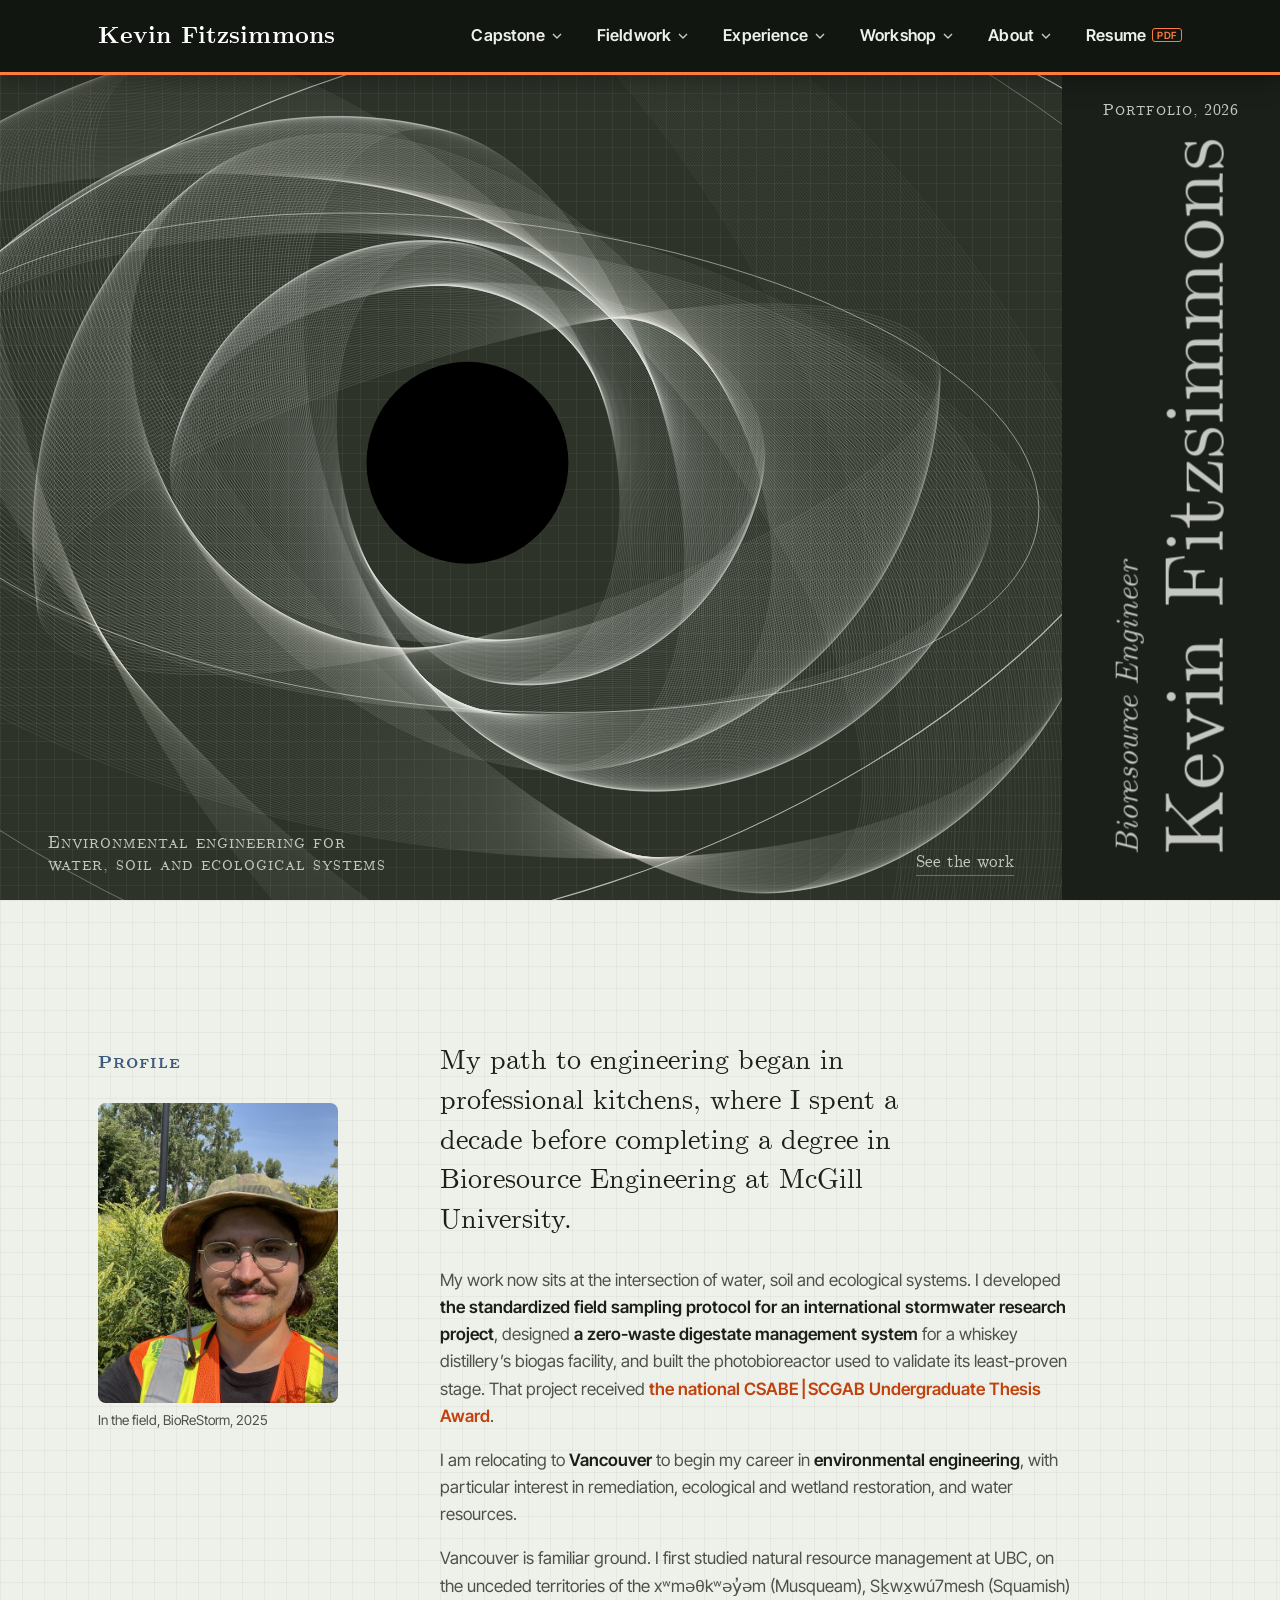
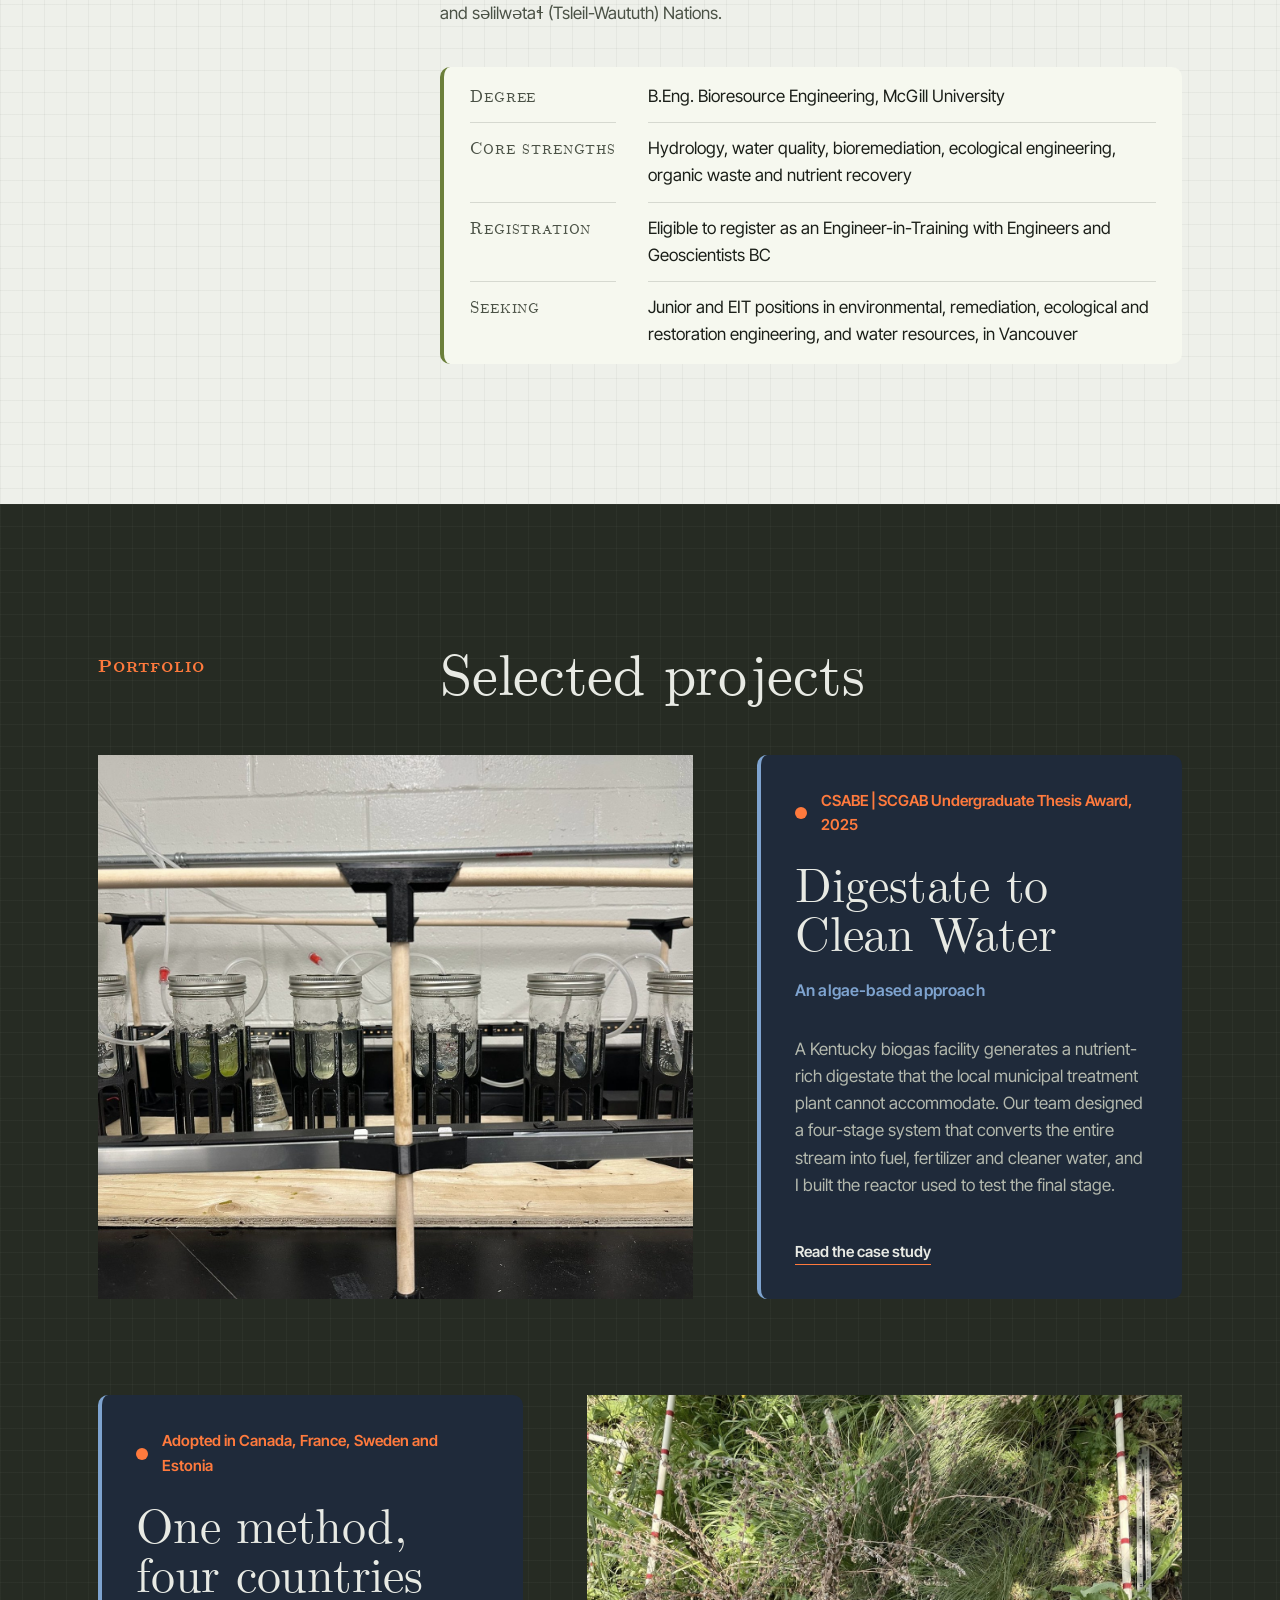
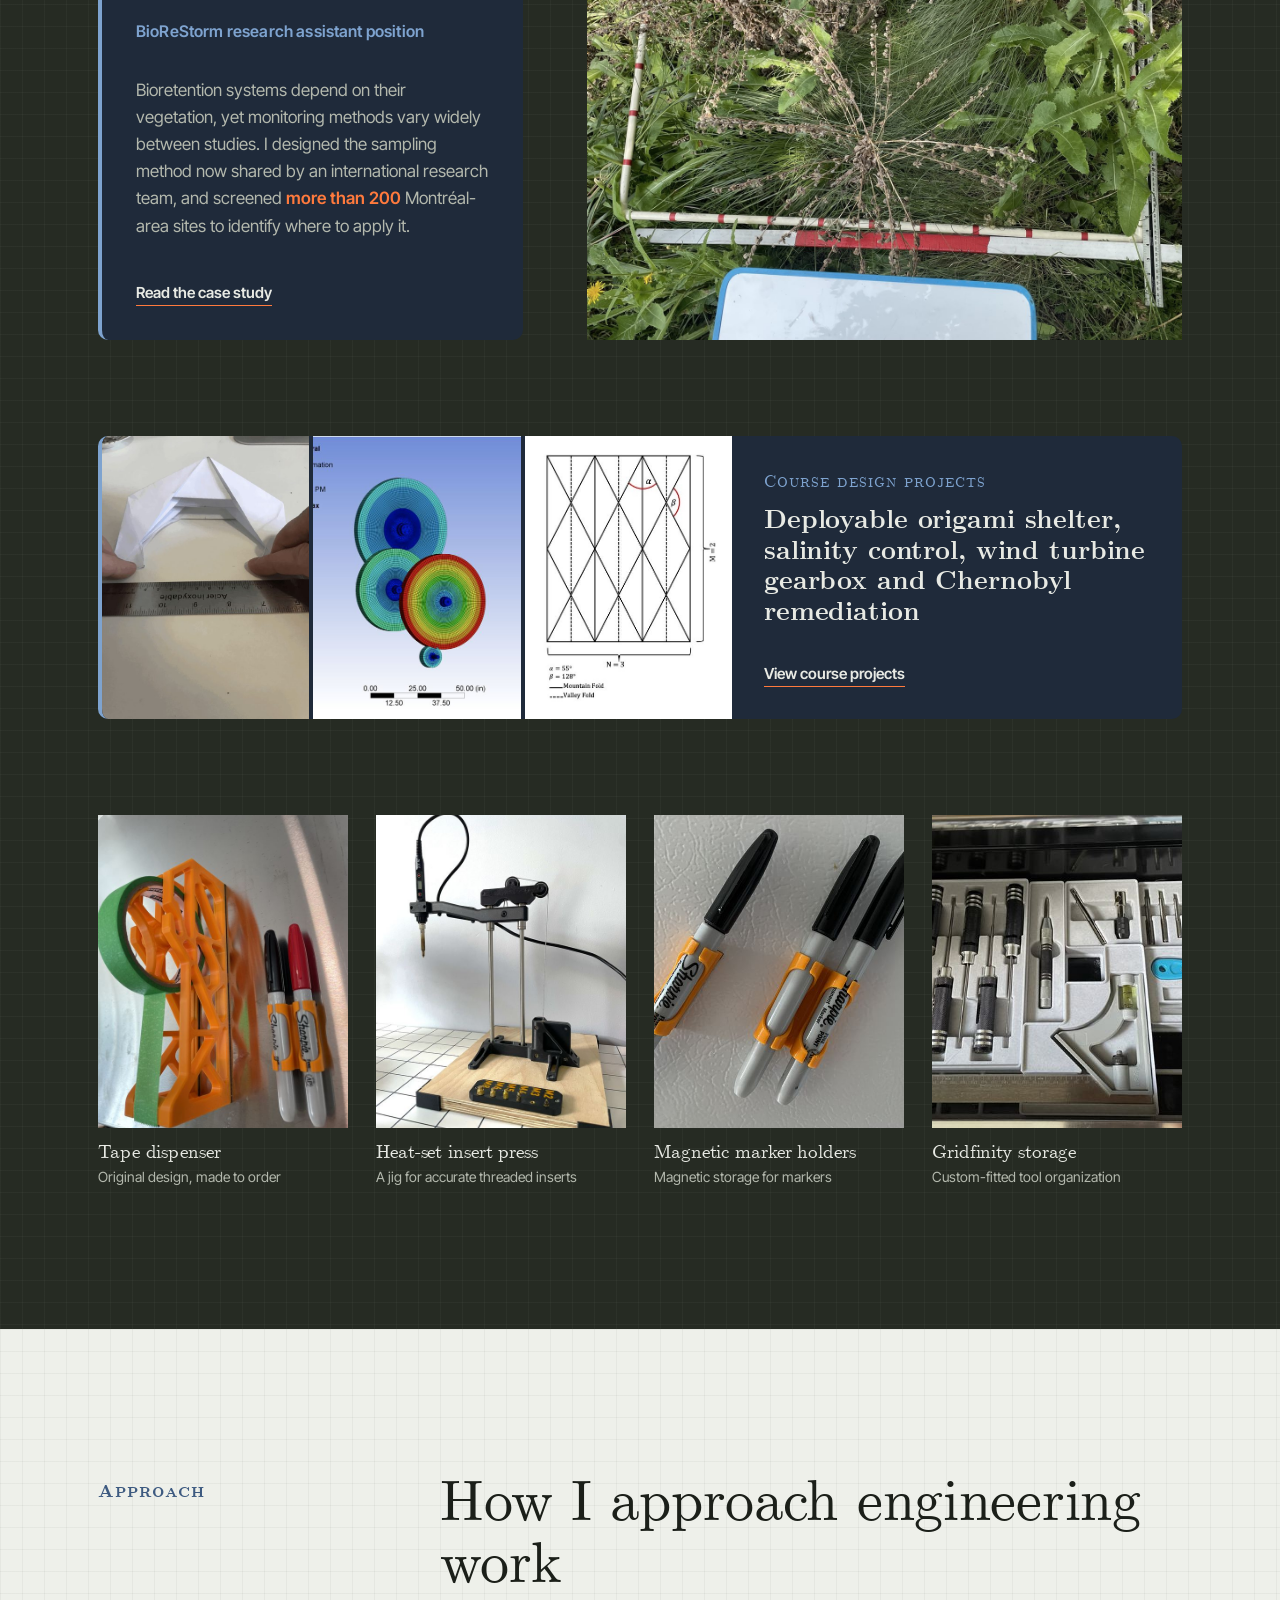
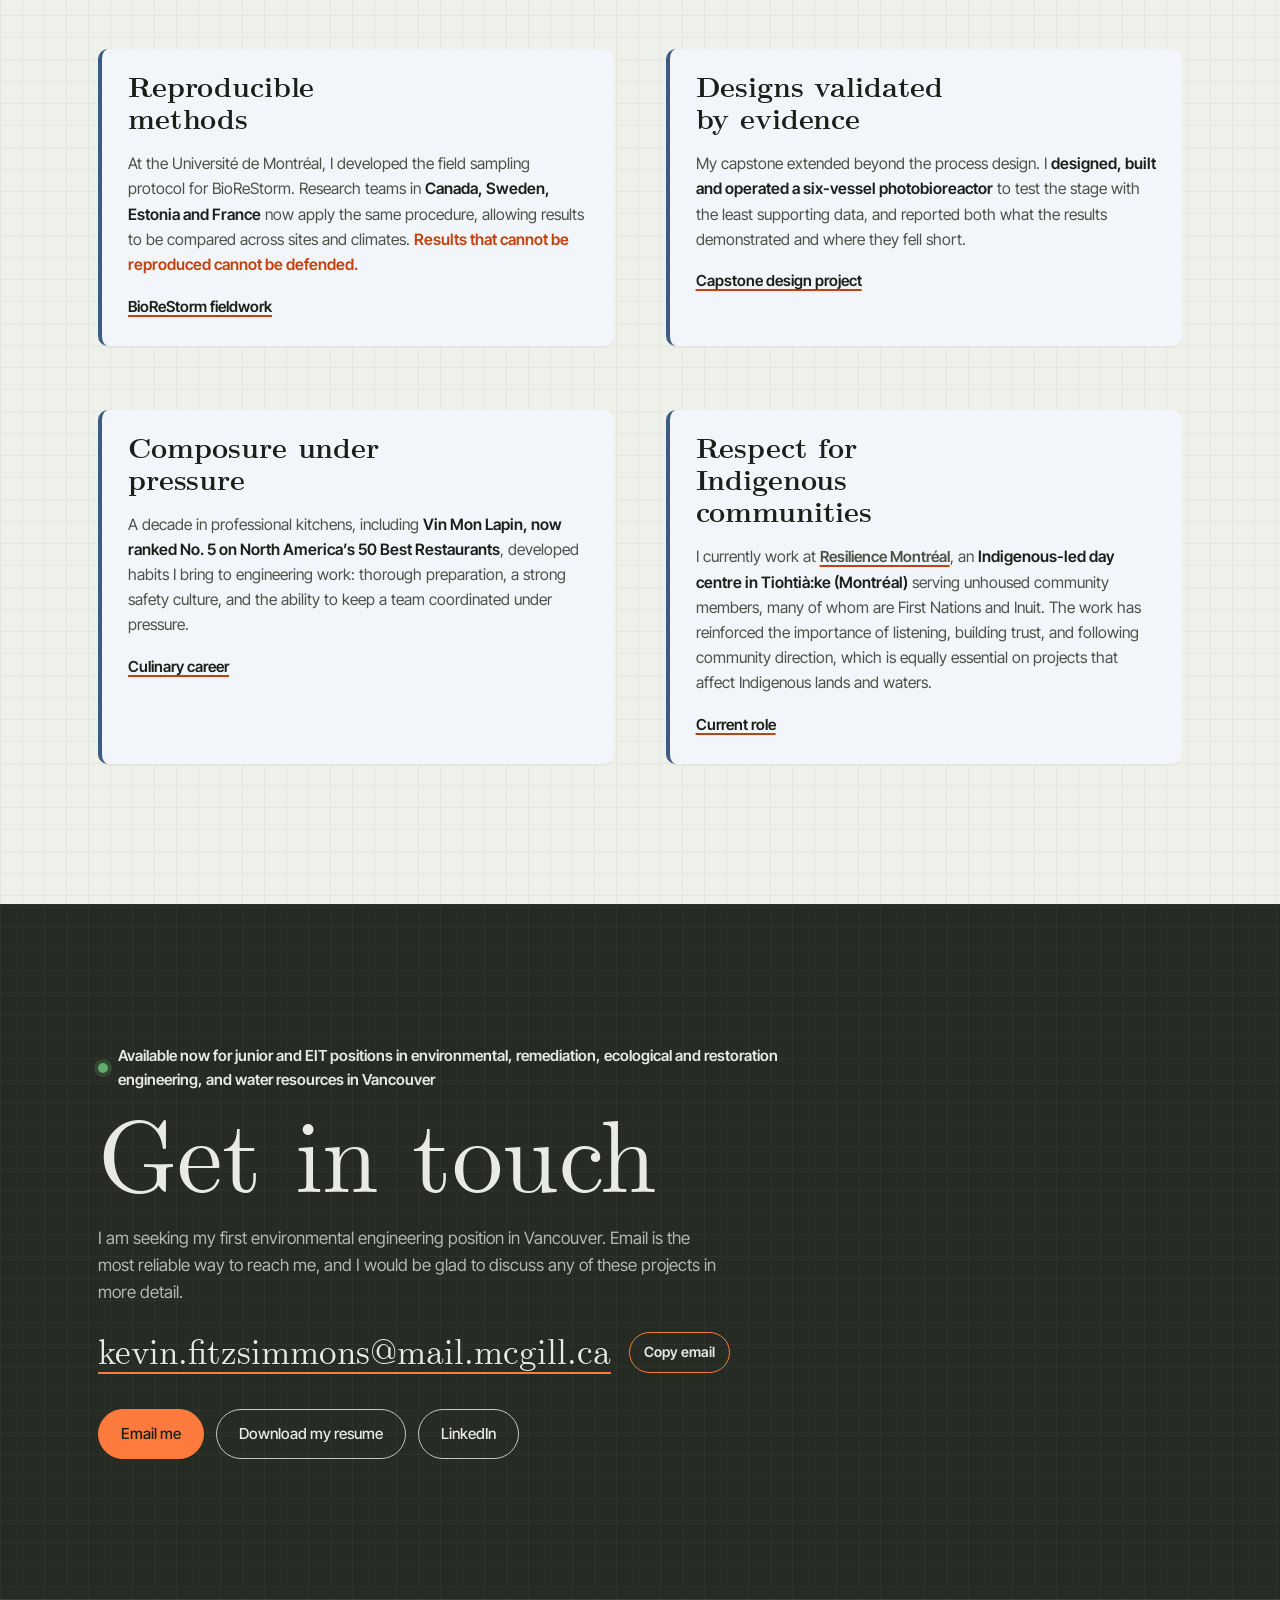
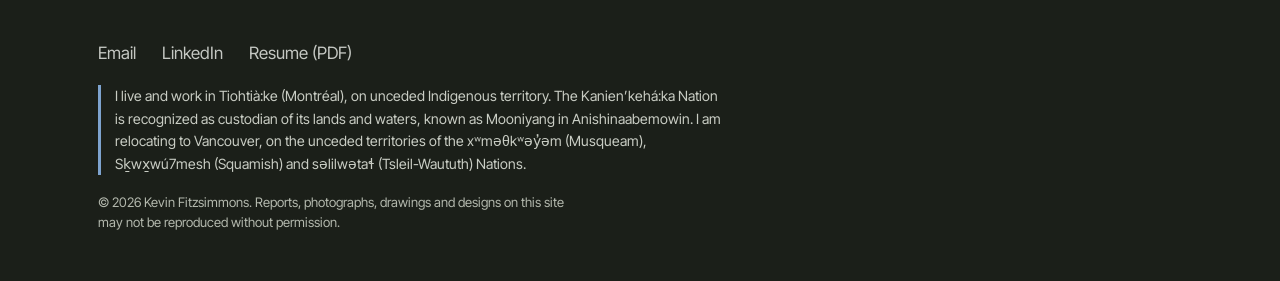
==== index.html @ 119fab0e "Banner shows the section in view" ====
<!DOCTYPE html>
<html lang="en">
<head>
<meta charset="UTF-8">
<meta name="viewport" content="width=device-width, initial-scale=1">
<title>Kevin Fitzsimmons, Bioresource Engineer</title>
<meta name="description" content="Bioresource engineer (McGill) working on remediation, ecological restoration, water quality and hydrology. Award-winning capstone, international stormwater fieldwork, a decade of professional kitchens. Relocating to Vancouver.">
<meta name="theme-color" content="#1b1f19">
<link rel="icon" type="image/svg+xml" href="favicon.svg">
<meta property="og:title" content="Kevin Fitzsimmons, Bioresource Engineer">
<meta property="og:description" content="Bioresource engineer (McGill) working on remediation, ecological restoration, water quality and hydrology. Award-winning capstone, international stormwater fieldwork, a decade of professional kitchens. Relocating to Vancouver.">
<meta property="og:type" content="website">
<meta property="og:image" content="https://demslath.github.io/Kevin-Fitzsimmons_Engineering-Portfolio/images/web/photobioreactor_nolights.jpg">
<meta name="twitter:card" content="summary_large_image">
<link rel="preload" href="fonts/cmu-serif-500-roman.woff2" as="font" type="font/woff2" crossorigin>
<link rel="preload" href="fonts/inter-tight-latin-400-normal.woff2" as="font" type="font/woff2" crossorigin>
<link rel="stylesheet" href="style.css">
</head>
<body>
<a class="skip" href="#main">Skip to content</a>

<header class="nav">
  <div class="nav-inner">
    <div class="nav-brand"><a class="nav-name" href="index.html">Kevin Fitzsimmons</a><p class="nav-crumb" hidden></p></div>
    <button class="nav-burger" type="button" aria-expanded="false" aria-controls="site-menu"><span class="nav-burger-lines" aria-hidden="true"></span>Menu</button>
    <nav class="nav-links" id="site-menu" aria-label="Main">
      <div class="nav-item"><a class="nav-top" href="capstone.html">Capstone</a><button class="nav-toggle" type="button" aria-expanded="false" aria-controls="menu-capstone" aria-label="Show Capstone sections"><svg viewBox="0 0 10 6" aria-hidden="true"><path d="M1 1l4 4 4-4" fill="none" stroke="currentColor" stroke-width="1.4"/></svg></button><ul class="nav-menu" id="menu-capstone"><li><a href="capstone.html#main">Project overview</a></li><li><a href="capstone.html#train-h">System design</a></li><li><a href="capstone.html#pbr-h">Photobioreactor prototype</a></li><li><a href="capstone.html#res-h">Experimental results</a></li><li><a href="capstone.html#rep-h">Technical reports</a></li><li><a href="capstone-photos.html">Photo gallery</a></li></ul></div>
      <div class="nav-item"><a class="nav-top" href="fieldwork.html">Fieldwork</a><button class="nav-toggle" type="button" aria-expanded="false" aria-controls="menu-fieldwork" aria-label="Show Fieldwork sections"><svg viewBox="0 0 10 6" aria-hidden="true"><path d="M1 1l4 4 4-4" fill="none" stroke="currentColor" stroke-width="1.4"/></svg></button><ul class="nav-menu" id="menu-fieldwork"><li><a href="fieldwork.html#main">Project overview</a></li><li><a href="fieldwork.html#gap-h">Research gap</a></li><li><a href="fieldwork.html#did-h">Scope of work</a></li><li><a href="fieldwork.html#pap-h">Study site: Avenue Papineau</a></li><li><a href="fieldwork.html#salt-h">De-icing salt and street trees</a></li><li><a href="fieldwork.html#take-h">Lessons learned</a></li></ul></div>
      <div class="nav-item"><a class="nav-top" href="experience.html">Experience</a><button class="nav-toggle" type="button" aria-expanded="false" aria-controls="menu-experience" aria-label="Show Experience sections"><svg viewBox="0 0 10 6" aria-hidden="true"><path d="M1 1l4 4 4-4" fill="none" stroke="currentColor" stroke-width="1.4"/></svg></button><ul class="nav-menu" id="menu-experience"><li><a href="experience.html#tl-h">Career timeline</a></li><li><a href="experience.html#eng-h">Education and research</a></li><li><a href="experience.html#kit-h">Culinary career</a></li><li><a href="experience.html#edu-h">Key coursework</a></li><li><a href="experience.html#cp-h">Course design projects</a></li><li><a href="experience.html#sk-h">Technical skills</a></li><li><a href="experience.html#cr-h">Awards and credentials</a></li></ul></div>
      <div class="nav-item"><a class="nav-top" href="printing.html">Workshop</a><button class="nav-toggle" type="button" aria-expanded="false" aria-controls="menu-printing" aria-label="Show Workshop sections"><svg viewBox="0 0 10 6" aria-hidden="true"><path d="M1 1l4 4 4-4" fill="none" stroke="currentColor" stroke-width="1.4"/></svg></button><ul class="nav-menu" id="menu-printing"><li><a href="printing.html#tape">Tape dispenser (made to order)</a></li><li><a href="printing.html#heat-press">Heat-set insert press</a></li><li><a href="printing.html#markers">Magnetic marker holders</a></li><li><a href="printing.html#gridfinity">Gridfinity storage system</a></li></ul></div>
      <div class="nav-item"><a class="nav-top" href="contact.html">About</a><button class="nav-toggle" type="button" aria-expanded="false" aria-controls="menu-contact" aria-label="Show About sections"><svg viewBox="0 0 10 6" aria-hidden="true"><path d="M1 1l4 4 4-4" fill="none" stroke="currentColor" stroke-width="1.4"/></svg></button><ul class="nav-menu" id="menu-contact"><li><a href="contact.html#main">Background</a></li><li><a href="contact.html#off-h">Personal interests</a></li><li><a href="contact.html#want-h">Career objectives</a></li><li><a href="contact.html#contact">Contact information</a></li></ul></div>
      <div class="nav-item"><a class="nav-top" href="documents/KDF_Resume.pdf" target="_blank" rel="noopener">Resume <span class="nav-pdf">PDF</span></a></div>
    </nav>
  </div>
</header>

<section class="cover" aria-label="Introduction">
  <div class="cover-art">
    <canvas data-cover data-eye-x="0.44" data-eye-y="0.47" data-scale="1" aria-hidden="true"></canvas>
  </div>
  <div class="cover-spine">
    <span class="cover-date sc">Portfolio, 2026</span>
    <h1 class="cover-title">
      <span class="name">Kevin Fitzsimmons</span>
      <span class="role">Bioresource Engineer</span>
    </h1>
  </div>


  <div class="cover-foot">
    <p class="sc" style="margin:0">Environmental engineering for<br>water, soil and ecological systems</p>
    <a class="cover-scroll" href="#main">See the work</a>
  </div>
</section>

<main id="main">
  <section class="section">
    <div class="page split">
      <div class="split-head"><span class="sc">Profile</span>
        <figure class="side-img"><img src="images/thumb/field_selfie.jpg" alt="Kevin in a hi-vis vest and bucket hat in tall goldenrod" loading="lazy"><figcaption>In the field, BioReStorm, 2025</figcaption></figure></div>
      <div>
        <p class="lead">My path to engineering began in professional kitchens, where I spent a decade before completing a degree in Bioresource Engineering at McGill University.</p>
        <p class="muted" style="margin-top:28px">My work now sits at the intersection of water, soil and ecological systems. I developed <strong>the standardized field sampling protocol for an international stormwater research project</strong>, designed <strong>a zero-waste digestate management system</strong> for a whiskey distillery’s biogas facility, and built the photobioreactor used to validate its least-proven stage. That project received <span class="hl">the national CSABE&thinsp;|&thinsp;SCGAB Undergraduate Thesis Award</span>.</p>
        <p class="muted">I am relocating to <strong>Vancouver</strong> to begin my career in <strong>environmental engineering</strong>, with particular interest in remediation, ecological and wetland restoration, and water resources.</p>
        <p class="muted">Vancouver is familiar ground. I first studied natural resource management at UBC, on the unceded territories of the xʷməθkʷəy̓əm (Musqueam), Sḵwx̱wú7mesh (Squamish) and səlilwətaɬ (Tsleil-Waututh) Nations.</p>
        <dl class="facts" style="margin-top:40px">
          <dt>Degree</dt><dd>B.Eng. Bioresource Engineering, McGill University</dd>
          <dt>Core strengths</dt><dd>Hydrology, water quality, bioremediation, ecological engineering, organic waste and nutrient recovery</dd>
          <dt>Registration</dt><dd>Eligible to register as an Engineer-in-Training with Engineers and Geoscientists BC</dd>
          <dt>Seeking</dt><dd>Junior and EIT positions in environmental, remediation, ecological and restoration engineering, and water resources, in Vancouver</dd>
        </dl>
      </div>
    </div>
  </section>

  <section class="section" aria-labelledby="work-h">
    <div class="page">
      <div class="split" style="margin-bottom:48px">
        <div class="split-head"><span class="sc">Portfolio</span></div>
        <h2 id="work-h">Selected projects</h2>
      </div>

      <a class="feature" href="capstone.html">
        <div class="feature-media">
          <img src="images/web/photobioreactor_nolights.jpg" alt="Six-vessel photobioreactor with grow-light frame on a lab bench" width="1800" height="1350">
        </div>
        <div>
          <p class="honour">CSABE&thinsp;|&thinsp;SCGAB Undergraduate Thesis Award, 2025</p>
          <h3>Digestate to Clean Water</h3>
          <p class="italic">An algae-based approach</p>
          <p class="muted" style="margin-top:16px">A Kentucky biogas facility generates a nutrient-rich digestate that the local municipal treatment plant cannot accommodate. Our team designed a four-stage system that converts the entire stream into fuel, fertilizer and cleaner water, and I built the reactor used to test the final stage.</p>
          <span class="feature-cta">Read the case study</span>
        </div>
      </a>

      <a class="feature feature-flip" href="fieldwork.html" style="margin-top:clamp(56px,8vw,96px)">
        <div class="feature-media">
          <img src="images/web/field_quadrat.jpg" alt="Survey quadrat frame over mixed vegetation in a bioretention cell" loading="lazy" style="object-position:50% 40%">
        </div>
        <div>
          <p class="honour">Adopted in Canada, France, Sweden and Estonia</p>
          <h3>One method, four countries</h3>
          <p class="italic">BioReStorm research assistant position</p>
          <p class="muted" style="margin-top:16px">Bioretention systems depend on their vegetation, yet monitoring methods vary widely between studies. I designed the sampling method now shared by an international research team, and screened <span class="hl">more than 200</span> Montréal-area sites to identify where to apply it.</p>
          <span class="feature-cta">Read the case study</span>
        </div>
      </a>

      <a class="cp-strip" href="experience.html#projects">
        <div class="cp-strip-imgs">
          <img src="images/thumb/origami_deploy_1_poster.jpg" alt="Origami shelter paper prototype" loading="lazy">
          <img src="images/thumb/gear_fea.jpg" alt="Gear finite element analysis" loading="lazy">
          <img src="images/thumb/origami_pattern.jpg" alt="Origami shelter crease pattern" loading="lazy" style="object-fit:contain">
        </div>
        <div class="cp-strip-text">
          <span class="sc">Course design projects</span>
          <h3>Deployable origami shelter, salinity control, wind turbine gearbox and Chernobyl remediation</h3>
          <span class="feature-cta">View course projects</span>
        </div>
      </a>

      <div class="shelf">
        <a class="shelf-item" href="printing.html#tape">
          <div class="ph"><img src="images/thumb/tape_orange.jpg" alt="Orange 3D-printed tape dispenser with tape and markers" loading="lazy"></div>
          <h4>Tape dispenser</h4>
          <p>Original design, made to order</p>
        </a>
        <a class="shelf-item" href="printing.html#heat-press">
          <div class="ph"><img src="images/thumb/hp_hero.jpg" alt="Heat-set insert press with soldering iron on a wooden base" loading="lazy"></div>
          <h4>Heat-set insert press</h4>
          <p>A jig for accurate threaded inserts</p>
        </a>
        <a class="shelf-item" href="printing.html#markers">
          <div class="ph"><img src="images/thumb/marker_all.jpg" alt="Orange magnetic marker holders holding Sharpies" loading="lazy"></div>
          <h4>Magnetic marker holders</h4>
          <p>Magnetic storage for markers</p>
        </a>
        <a class="shelf-item" href="printing.html#gridfinity">
          <div class="ph"><img src="images/thumb/gridfinity_tools.jpg" alt="Drawer of custom Gridfinity bins holding tools" loading="lazy"></div>
          <h4>Gridfinity storage</h4>
          <p>Custom-fitted tool organization</p>
        </a>
      </div>
    </div>
  </section>

  <section class="section" aria-labelledby="how-h">
    <div class="page">
      <div class="split" style="margin-bottom:56px">
        <div class="split-head"><span class="sc">Approach</span></div>
        <h2 id="how-h">How I approach engineering work</h2>
      </div>
      <div class="pillars four">
        <article>
          <h3>Reproducible methods</h3>
          <p>At the Université de Montréal, I developed the field sampling protocol for BioReStorm. Research teams in <strong>Canada, Sweden, Estonia and France</strong> now apply the same procedure, allowing results to be compared across sites and climates. <strong class="hl">Results that cannot be reproduced cannot be defended.</strong></p>
          <a class="link" href="fieldwork.html">BioReStorm fieldwork</a>
        </article>
        <article>
          <h3>Designs validated by evidence</h3>
          <p>My capstone extended beyond the process design. I <strong>designed, built and operated a six-vessel photobioreactor</strong> to test the stage with the least supporting data, and reported both what the results demonstrated and where they fell short.</p>
          <a class="link" href="capstone.html">Capstone design project</a>
        </article>
        <article>
          <h3>Composure under pressure</h3>
          <p>A decade in professional kitchens, including <strong>Vin Mon Lapin, now ranked No.&nbsp;5 on North America’s 50 Best Restaurants</strong>, developed habits I bring to engineering work: thorough preparation, a strong safety culture, and the ability to keep a team coordinated under pressure.</p>
          <a class="link" href="experience.html#kitchens">Culinary career</a>
        </article>
        <article>
          <h3>Respect for Indigenous communities</h3>
          <p>I currently work at <a class="link" href="https://www.resiliencemontreal.com/en/home" target="_blank" rel="noopener">Resilience Montréal</a>, an <strong>Indigenous-led day centre in Tiohtià:ke (Montréal)</strong> serving unhoused community members, many of whom are First Nations and Inuit. The work has reinforced the importance of listening, building trust, and following community direction, which is equally essential on projects that affect Indigenous lands and waters.</p>
          <a class="link" href="experience.html#kitchens">Current role</a>
        </article>
      </div>
    </div>
  </section>


  <section class="section cta-section" aria-labelledby="cta-h">
    <div class="page closer cta" id="contact">
      <p class="cta-status"><span class="dot" aria-hidden="true"></span>Available now for junior and EIT positions in environmental, remediation, ecological and restoration engineering, and water resources in Vancouver</p>
      <h2 id="cta-h">Get in touch</h2>
      <p class="muted cta-note">I am seeking my first environmental engineering position in Vancouver. Email is the most reliable way to reach me, and I would be glad to discuss any of these projects in more detail.</p>
      <div class="cta-mail">
        <a class="mail link" href="mailto:kevin.fitzsimmons@mail.mcgill.ca">kevin.fitzsimmons@mail.mcgill.ca</a>
        <button class="copy-btn" type="button" data-copy="kevin.fitzsimmons@mail.mcgill.ca" aria-label="Copy email address">Copy email</button>
      </div>
      
      <div class="btn-row">
        <a class="btn btn-solid" href="mailto:kevin.fitzsimmons@mail.mcgill.ca">Email me</a>
        <a class="btn" href="documents/KDF_Resume.pdf" target="_blank" rel="noopener">Download my resume</a>
        <a class="btn" href="https://www.linkedin.com/in/kevin-fitzsimmons-325343297/" target="_blank" rel="noopener">LinkedIn</a>
      </div>
    </div>
  </section>

</main>
<footer class="footer">
  <div class="footer-inner">
    <div class="footer-links">
      <a href="mailto:kevin.fitzsimmons@mail.mcgill.ca">Email</a>
      <a href="https://www.linkedin.com/in/kevin-fitzsimmons-325343297/" target="_blank" rel="noopener">LinkedIn</a>
      <a href="documents/KDF_Resume.pdf" target="_blank" rel="noopener">Resume (PDF)</a>
    </div>
    <small class="land">I live and work in Tiohtià:ke (Montréal), on unceded Indigenous territory. The Kanien’kehá:ka Nation is recognized as custodian of its lands and waters, known as Mooniyang in Anishinaabemowin. I am relocating to Vancouver, on the unceded territories of the xʷməθkʷəy̓əm (Musqueam), Sḵwx̱wú7mesh (Squamish) and səlilwətaɬ (Tsleil-Waututh) Nations.</small>
    <small>© 2026 Kevin Fitzsimmons. Reports, photographs, drawings and designs on this site may not be reproduced without permission.</small>
  </div>
</footer>
<script src="nav.js" defer></script>
<script src="cover.js" defer></script>
</body>
</html>
---- style.css ----
/* ============================================================
   Kevin Fitzsimmons — Engineering Portfolio
   Visual system taken from the cover of "Digestate to Clean Water":
   olive-black field, drafting grid, string-art ellipses, a black eye,
   Computer Modern type.
   ============================================================ */

@font-face { font-family: "CMU Serif"; src: url("fonts/cmu-serif-500-roman.woff2") format("woff2"); font-weight: 400; font-style: normal; font-display: swap; }
@font-face { font-family: "CMU Serif"; src: url("fonts/cmu-serif-500-italic.woff2") format("woff2"); font-weight: 400; font-style: italic; font-display: swap; }
@font-face { font-family: "CMU Serif"; src: url("fonts/cmu-serif-700-roman.woff2") format("woff2"); font-weight: 700; font-style: normal; font-display: swap; }
@font-face { font-family: "Inter Tight"; src: url("fonts/inter-tight-latin-400-normal.woff2") format("woff2"); font-weight: 400; font-display: swap; }
@font-face { font-family: "Inter Tight"; src: url("fonts/inter-tight-latin-500-normal.woff2") format("woff2"); font-weight: 500; font-display: swap; }
@font-face { font-family: "Inter Tight"; src: url("fonts/inter-tight-latin-600-normal.woff2") format("woff2"); font-weight: 600; font-display: swap; }

:root {
  /* colour — sampled from the report cover */
  --spine: #1b1f19;      /* the dark title column */
  --field: #262b23;      /* the gridded ground */
  --raise: #2d3329;      /* panels, image mats */
  --bone: #c4c7c2;       /* drafting lines */
  --paper: #e8eae4;      /* primary text */
  --muted: #b3b8ad;      /* secondary text */
  --accent: #ff7a3d;     /* hi-vis orange: the field vest, used only for what matters */
  --accent-ink: #1b1f19;
  --rule: rgba(196, 199, 194, 0.2);
  --grid: rgba(196, 199, 194, 0.045);
  --eye: #000;

  --serif: "CMU Serif", "Latin Modern Roman", "Computer Modern", Georgia, serif;
  --sans: "Inter Tight", "Helvetica Neue", Arial, sans-serif;

  /* type scale — 1.333 (perfect fourth) from 17px */
  --t-sm: 0.875rem;
  --t-base: 1.0625rem;
  --t-md: 1.4rem;
  --t-lg: 1.875rem;
  --t-xl: clamp(2.4rem, 5vw, 3.6rem);
  --t-xxl: clamp(3rem, 8.5vw, 6.4rem);

  --measure: 64ch;
  --page: 1180px;
  --gut: clamp(20px, 4vw, 48px);
  --ease: cubic-bezier(.2, .7, .2, 1);
}

*, *::before, *::after { box-sizing: border-box; }

html { -webkit-text-size-adjust: 100%; }

body {
  margin: 0;
  color: var(--paper);
  font-family: var(--sans);
  font-size: var(--t-base);
  line-height: 1.6;
  background-color: var(--field);
  background-image:
    linear-gradient(var(--grid) 1px, transparent 1px),
    linear-gradient(90deg, var(--grid) 1px, transparent 1px);
  background-size: 22px 22px;
  -webkit-font-smoothing: antialiased;
  text-rendering: optimizeLegibility;
}

img { max-width: 100%; display: block; }
a { color: inherit; }
::selection { background: var(--paper); color: var(--spine); }

:focus-visible {
  outline: 1.5px solid var(--paper);
  outline-offset: 3px;
}

.skip {
  position: absolute; left: -999px; top: 8px; z-index: 100;
  background: var(--paper); color: var(--spine); padding: 8px 14px;
}
.skip:focus { left: 8px; }

/* ---------- type ---------- */
h1, h2, h3, h4 {
  font-family: var(--serif);
  font-weight: 400;
  line-height: 1.08;
  margin: 0;
  letter-spacing: -0.005em;
}
h2 { font-size: var(--t-xl); }
h3 { font-size: var(--t-md); line-height: 1.2; }

p { margin: 0 0 1em; max-width: var(--measure); }

.sc {
  font-family: var(--serif);
  font-variant-caps: small-caps;
  font-feature-settings: "smcp";
  letter-spacing: 0.06em;
  font-size: 1.05rem;
  color: var(--muted);
}

.serif { font-family: var(--serif); }
.italic { font-family: var(--serif); font-style: italic; }

.lead {
  font-family: var(--serif);
  font-size: clamp(1.35rem, 2.3vw, 1.75rem);
  line-height: 1.42;
  max-width: 36ch;
  color: var(--paper);
}

.muted { color: var(--muted); }

.link {
  text-decoration: underline;
  text-decoration-color: rgba(232, 234, 228, 0.35);
  text-underline-offset: 0.22em;
  text-decoration-thickness: 1px;
  transition: text-decoration-color .2s;
}
.link:hover { text-decoration-color: var(--paper); }

/* ---------- layout ---------- */
.page { max-width: var(--page); margin: 0 auto; padding: 0 var(--gut); }

.section { padding: clamp(72px, 11vw, 140px) 0; }
.section + .section { border-top: 1px solid var(--rule); }

/* A section heading sits in the left column, content to the right — like a
   report's margin heading. */
.split {
  display: grid;
  grid-template-columns: minmax(0, 3fr) minmax(0, 8fr);
  gap: clamp(24px, 5vw, 72px);
}
.split > .split-head { padding-top: 0.5rem; }
.split-head .sc { display: block; }
@media (max-width: 820px) {
  .split { grid-template-columns: 1fr; gap: 20px; }
}

/* ---------- nav ---------- */
.nav {
  position: sticky; top: 0; z-index: 30;
  background: rgba(27, 31, 25, 0.88);
  backdrop-filter: blur(10px);
  -webkit-backdrop-filter: blur(10px);
  border-bottom: 1px solid var(--rule);
}
.nav-inner {
  max-width: var(--page); margin: 0 auto; padding: 14px var(--gut);
  display: flex; align-items: baseline; justify-content: space-between; gap: 24px;
}
.nav-name {
  font-family: var(--serif);
  font-size: 1.2rem;
  text-decoration: none;
  white-space: nowrap;
}
.nav-links { display: flex; gap: clamp(16px, 3vw, 34px); flex-wrap: wrap; justify-content: flex-end; }
.nav-links a {
  font-family: var(--serif);
  font-variant-caps: small-caps;
  font-feature-settings: "smcp";
  letter-spacing: 0.06em;
  font-size: 1.08rem;
  text-decoration: none;
  color: var(--muted);
  padding-bottom: 2px;
  border-bottom: 1px solid transparent;
  transition: color .2s, border-color .2s;
}
.nav-links a:hover { color: var(--paper); }
.nav-links a[aria-current="page"] { color: var(--paper); border-bottom-color: var(--paper); }

@media (max-width: 600px) {
  .nav-inner { flex-direction: column; align-items: flex-start; gap: 6px; padding-top: 12px; padding-bottom: 10px; }
  .nav-links { justify-content: flex-start; width: 100%; gap: 2px 16px; flex-wrap: wrap; }
  .nav-links a { font-size: 0.98rem; letter-spacing: 0.03em; }
}

/* ============================================================
   SPLASH — the cover, live
   ============================================================ */
.cover {
  position: relative;
  height: 100vh; height: 100svh;
  min-height: 560px;
  display: grid;
  --spine-w: clamp(150px, 17vw, 250px);
  grid-template-columns: minmax(0, 1fr) var(--spine-w);
  background: var(--raise);
  background-image:
    linear-gradient(rgba(196, 199, 194, 0.07) 1px, transparent 1px),
    linear-gradient(90deg, rgba(196, 199, 194, 0.07) 1px, transparent 1px);
  background-size: 18px 18px;
  overflow: hidden;
}
.cover-art { position: relative; overflow: hidden; }
.cover-art canvas { position: absolute; inset: 0; width: 100%; height: 100%; }

.cover-spine {
  background: var(--spine);
  position: relative;
  display: flex; flex-direction: column; align-items: center; justify-content: space-between;
  padding: 22px 0 28px;
}
.cover-date { color: var(--bone); font-size: 1rem; }
.cover-title {
  writing-mode: vertical-rl;
  transform: rotate(180deg);
  display: flex; flex-direction: column-reverse; gap: clamp(6px, 1vw, 14px);
  align-items: flex-start; justify-content: flex-start;
  flex: 1; min-height: 0;
  padding-top: 18px;
  margin: 0;
}
.cover-title .name {
  font-family: var(--serif);
  font-weight: 400;
  font-size: clamp(2.8rem, calc((100svh - 120px) / 9.3), 7rem);
  line-height: 0.9;
  color: var(--bone);
  letter-spacing: 0.005em;
  white-space: nowrap;
}
.cover-title .role {
  font-family: var(--serif);
  font-style: italic;
  font-size: clamp(1.3rem, 3.6vh, 2.3rem);
  line-height: 1;
  color: var(--bone);
  white-space: nowrap;
}

.cover-nav {
  position: absolute; left: var(--gut); top: 22px; right: calc(var(--spine-w) + var(--gut));
  display: flex; justify-content: space-between; align-items: baseline; gap: 20px;
  z-index: 2;
}
.cover-nav .nav-links a { color: var(--bone); }
.cover-nav .nav-links a:hover { color: #fff; }
.cover-mark { font-family: var(--serif); font-size: 1.15rem; color: var(--bone); text-decoration: none; }

.cover-foot {
  position: absolute; left: var(--gut); bottom: 24px; right: calc(var(--spine-w) + var(--gut));
  z-index: 2;
  display: flex; justify-content: space-between; align-items: flex-end; gap: 24px;
}
.cover-foot .sc { color: var(--bone); line-height: 1.35; }
.cover-scroll {
  font-family: var(--serif); font-style: italic; color: var(--bone);
  text-decoration: none; font-size: 1.05rem;
  border-bottom: 1px solid rgba(196,199,194,.4);
}
.cover-scroll:hover { border-bottom-color: var(--bone); }

/* page-load: the spine type settles in once */
@media (prefers-reduced-motion: no-preference) {
  .cover-title .name, .cover-title .role, .cover-date {
    animation: settle 1.6s var(--ease) both;
  }
  .cover-title .role { animation-delay: .25s; }
  .cover-date { animation-delay: .5s; }
  .cover-art canvas { animation: fade 2.2s ease both; }
}
@keyframes settle { from { opacity: 0; transform: translateY(-28px); } to { opacity: 1; transform: none; } }
@keyframes fade { from { opacity: 0; } to { opacity: 1; } }

@media (max-width: 760px) {
  .cover {
    grid-template-columns: 1fr;
    grid-template-rows: minmax(0, 1fr) auto;
    height: auto; min-height: 100svh;
  }
  .cover-art { min-height: 62svh; }
  .cover-spine {
    flex-direction: column; align-items: flex-start; justify-content: flex-end;
    padding: 26px var(--gut) 30px; gap: 10px;
  }
  .cover-title { writing-mode: horizontal-tb; transform: none; flex-direction: column; gap: 8px; padding: 0; flex: none; }
  .cover-title .name { font-size: clamp(2.8rem, 13vw, 4.2rem); white-space: normal; line-height: 0.95; }
  .cover-title .role { font-size: 1.4rem; }
  .cover-date { order: -1; }
  .cover-foot { display: none; }
  .cover-scroll { display: none; }
  .cover-nav { top: 16px; right: var(--gut); }
  .cover-mark { display: none; }
  .cover-nav .nav-links { justify-content: flex-start; width: 100%; gap: 2px 16px; flex-wrap: wrap; }
  .cover-nav .nav-links a { font-size: 0.98rem; letter-spacing: 0.03em; }
}

/* ============================================================
   INNER PAGE HEADER — a cropped strip of the cover
   ============================================================ */
.masthead {
  position: relative;
  border-bottom: 1px solid var(--rule);
  background: var(--raise);
  background-image:
    linear-gradient(rgba(196, 199, 194, 0.06) 1px, transparent 1px),
    linear-gradient(90deg, rgba(196, 199, 194, 0.06) 1px, transparent 1px);
  background-size: 18px 18px;
  overflow: hidden;
}
.masthead canvas {
  position: absolute; top: 0; right: 0; height: 100%; width: 62%;
  -webkit-mask-image: linear-gradient(90deg, transparent 0%, #000 38%);
  mask-image: linear-gradient(90deg, transparent 0%, #000 38%);
}
.masthead-inner {
  position: relative; z-index: 1;
  max-width: var(--page); margin: 0 auto;
  padding: clamp(64px, 10vw, 120px) var(--gut) clamp(48px, 7vw, 84px);
}
.masthead h1 { font-size: var(--t-xxl); max-width: 11ch; line-height: 0.98; }
.masthead .sub {
  font-family: var(--serif); font-style: italic;
  font-size: clamp(1.3rem, 2.4vw, 1.8rem);
  color: var(--bone); margin-top: 18px; max-width: 30ch;
}
.masthead .sc { display: block; margin-bottom: 22px; color: var(--bone); }
.masthead .back { font-family: var(--serif); font-style: italic; color: var(--bone); }

@media (max-width: 760px) {
  .masthead canvas { width: 100%; opacity: .32; -webkit-mask-image: none; mask-image: none; }
}

/* ============================================================
   COMPONENTS
   ============================================================ */

/* definition list used as a spec sheet */
.facts { margin: 0; display: grid; grid-template-columns: max-content 1fr; column-gap: 32px; }
.facts dt, .facts dd { padding: 12px 0; border-top: 1px solid var(--rule); margin: 0; }
.facts dt {
  font-family: var(--serif); font-variant-caps: small-caps; font-feature-settings: "smcp";
  letter-spacing: 0.05em; color: var(--muted); font-size: 1.05rem;
}
.facts dd { color: var(--paper); }
@media (max-width: 520px) {
  .facts { grid-template-columns: 1fr; }
  .facts dd { border-top: 0; padding-top: 0; }
}

/* buttons */
.btn {
  display: inline-flex; align-items: center; gap: 10px;
  font-family: var(--sans); font-weight: 500; font-size: 0.95rem;
  text-decoration: none;
  padding: 12px 22px;
  border-radius: 999px;
  border: 1px solid var(--bone);
  color: var(--paper);
  background: transparent;
  transition: background .2s, color .2s;
}
.btn:hover { background: var(--paper); color: var(--spine); }
.btn-solid { background: var(--paper); color: var(--spine); border-color: var(--paper); }
.btn-solid:hover { background: transparent; color: var(--paper); }
.btn-row { display: flex; flex-wrap: wrap; gap: 12px; margin-top: 28px; }

/* award line — set like a dedication, not a badge */
.honour {
  display: flex; gap: 14px; align-items: center;
  font-family: var(--serif); font-style: italic; color: var(--bone);
  font-size: 1.12rem;
}
.honour::before {
  content: ""; width: 12px; height: 12px; border-radius: 50%;
  background: var(--eye); box-shadow: 0 0 0 1px var(--bone);
  flex: none;
}

/* ---------- home: featured work ---------- */
.feature {
  display: grid;
  grid-template-columns: minmax(0, 7fr) minmax(0, 5fr);
  gap: clamp(28px, 5vw, 64px);
  align-items: end;
  text-decoration: none;
}
.feature-media {
  position: relative; overflow: hidden; background: var(--raise);
  aspect-ratio: 4 / 3;
}
.feature-media img { width: 100%; height: 100%; object-fit: cover; transition: transform 1.2s var(--ease); filter: saturate(.85); }
.feature:hover .feature-media img { transform: scale(1.025); }
.feature h3 { font-size: clamp(2rem, 4vw, 3rem); line-height: 1.02; margin: 10px 0 18px; }
.feature .italic { color: var(--bone); font-size: 1.2rem; }
.feature-cta { margin-top: 24px; display: inline-block; font-family: var(--serif); font-style: italic; font-size: 1.15rem; border-bottom: 1px solid var(--bone); }
@media (max-width: 820px) { .feature { grid-template-columns: 1fr; } }

.shelf {
  margin-top: clamp(56px, 8vw, 96px);
  display: grid; grid-template-columns: repeat(4, minmax(0, 1fr)); gap: clamp(16px, 2.4vw, 28px);
}
.shelf-item { text-decoration: none; display: block; }
.shelf-item .ph { aspect-ratio: 4 / 5; overflow: hidden; background: var(--raise); }
.shelf-item img { width: 100%; height: 100%; object-fit: cover; transition: transform 1s var(--ease); }
.shelf-item:hover img { transform: scale(1.03); }
.shelf-item h4 { font-size: 1.2rem; margin: 14px 0 4px; }
.shelf-item p { font-size: var(--t-sm); color: var(--muted); margin: 0; }
@media (max-width: 900px) { .shelf { grid-template-columns: repeat(2, minmax(0, 1fr)); } }

/* ---------- timeline ---------- */
.timeline { list-style: none; margin: 0; padding: 0; }
.timeline li {
  display: grid; grid-template-columns: 9.5rem 1fr; gap: 24px;
  padding: 22px 0; border-top: 1px solid var(--rule);
}
.timeline time { font-family: var(--serif); color: var(--muted); font-feature-settings: "onum"; font-size: 1.1rem; }
.timeline h3 { font-size: 1.3rem; }
.timeline .org { font-family: var(--serif); font-style: italic; color: var(--bone); margin: 2px 0 8px; }
.timeline p { margin: 0; color: var(--muted); max-width: 60ch; }
@media (max-width: 600px) { .timeline li { grid-template-columns: 1fr; gap: 6px; } }

/* ---------- process train (capstone) ---------- */
.train {
  list-style: none; margin: 40px 0 0; padding: 0;
  display: grid; grid-template-columns: repeat(4, minmax(0, 1fr));
  counter-reset: stage;
  position: relative;
}
.train::before { /* the pipe */
  content: ""; position: absolute; left: 0; right: 0; top: 23px; height: 1px; background: var(--bone); opacity: .5;
}
.train li { counter-increment: stage; padding-right: 22px; position: relative; }
.train li::before {
  content: counter(stage);
  display: grid; place-items: center;
  width: 46px; height: 46px; border-radius: 50%;
  background: var(--field); border: 1px solid var(--bone);
  font-family: var(--serif); font-size: 1.3rem; color: var(--paper);
  position: relative; margin-bottom: 22px;
}
.train li:last-child::before { background: var(--eye); }
.train h3 { font-size: 1.35rem; margin-bottom: 8px; }
.train p { font-size: 0.97rem; color: var(--muted); }
.train .out { font-family: var(--serif); font-style: italic; color: var(--bone); font-size: 1rem; margin-top: 10px; }
@media (max-width: 900px) {
  .train { grid-template-columns: 1fr 1fr; row-gap: 40px; }
  .train::before { display: none; }
}
@media (max-width: 520px) { .train { grid-template-columns: 1fr; } }

/* ---------- figures ---------- */
.figs { display: grid; grid-template-columns: repeat(12, minmax(0, 1fr)); gap: clamp(24px, 3vw, 36px) clamp(12px, 2vw, 22px); margin-top: 56px; align-items: start; }
.fig { margin: 0; grid-column: span 6; }
.fig.w8 { grid-column: span 8; } .fig.w4 { grid-column: span 4; } .fig.w12 { grid-column: span 12; }
.fig .ph { background: var(--raise); overflow: hidden; }
.fig img { width: 100%; height: 100%; object-fit: cover; }
/* CAD drawings are inverted into light linework on the dark plate,
   so they read like the cover rather than as white sheets of paper */
.drawing, .fig.drawing .ph { background: var(--spine); }
.drawing img, img.drawing { object-fit: contain; filter: invert(1) grayscale(1) brightness(.92) contrast(1.1); mix-blend-mode: screen; }
.fig figcaption { font-size: var(--t-sm); color: var(--muted); margin-top: 10px; max-width: 52ch; }
.fig figcaption b { font-family: var(--serif); font-weight: 400; font-variant-caps: small-caps; font-feature-settings: "smcp"; letter-spacing: .05em; color: var(--bone); margin-right: 6px; }
.fig button { all: unset; display: block; cursor: zoom-in; width: 100%; height: 100%; }
.fig button:focus-visible { outline: 1.5px solid var(--paper); outline-offset: 3px; }
@media (max-width: 760px) { .fig, .fig.w8, .fig.w4 { grid-column: span 12; } }

/* numbers that matter, set in the text face — not a stat banner */
.readings { margin: 40px 0 0; padding: 0; list-style: none; display: grid; grid-template-columns: repeat(3, minmax(0, 1fr)); gap: 0; }
.readings li { padding: 22px 24px 22px 0; border-top: 1px solid var(--bone); }
.readings strong { display: block; font-family: var(--serif); font-weight: 400; font-size: clamp(1.8rem, 3.4vw, 2.5rem); line-height: 1.05; margin-bottom: 8px; }
.readings span { color: var(--muted); font-size: 0.95rem; display: block; max-width: 30ch; }
@media (max-width: 760px) { .readings { grid-template-columns: 1fr; } }

.note {
  border-left: 1px solid var(--bone); padding: 4px 0 4px 22px; margin-top: 32px;
  color: var(--muted); max-width: 62ch;
}
.note p { margin: 0; }
.note .italic { color: var(--bone); }

/* reports */
.reports { display: grid; grid-template-columns: 1fr 1fr; gap: clamp(20px, 3vw, 40px); }
.report { border-top: 1px solid var(--bone); padding-top: 22px; display: flex; flex-direction: column; }
.report h3 { font-size: 1.6rem; margin: 6px 0 14px; }
.report p { color: var(--muted); font-size: 0.98rem; }
.report .btn { align-self: flex-start; margin-top: auto; }
@media (max-width: 760px) { .reports { grid-template-columns: 1fr; } }

/* ---------- product (fabrication) ---------- */
.product { display: grid; grid-template-columns: minmax(0, 6fr) minmax(0, 6fr); gap: clamp(28px, 5vw, 72px); align-items: start; }
.product-media { display: grid; grid-template-columns: 1fr 1fr; gap: 12px; }
.product-media .main { grid-column: span 2; }
.product-media > * { background: var(--raise); overflow: hidden; aspect-ratio: 1; }
.product-media button { all: unset; display: block; cursor: zoom-in; background: var(--raise); overflow: hidden; }
.product-media button.main { aspect-ratio: 1; }
.product-media button.main img { object-position: 50% 60%; }
.product-media button.drawing { background: var(--spine); }
.product-media button:focus-visible { outline: 1.5px solid var(--paper); outline-offset: 3px; }
.product-media img { width: 100%; height: 100%; object-fit: cover; }
.product h2 { font-size: clamp(2.1rem, 4vw, 3rem); margin: 8px 0 18px; }
.price { font-family: var(--serif); font-size: 2rem; margin: 24px 0 0; }
.price small { font-size: 1rem; color: var(--muted); margin-left: 6px; }
.swatches { display: flex; flex-wrap: wrap; gap: 8px 14px; list-style: none; padding: 0; margin: 4px 0 0; }
.swatches li { display: flex; align-items: center; gap: 8px; font-size: 0.95rem; }
.swatches i { width: 14px; height: 14px; border-radius: 50%; display: inline-block; box-shadow: inset 0 0 0 1px rgba(255,255,255,.25); }
@media (max-width: 860px) { .product { grid-template-columns: 1fr; } }

.projects { display: grid; gap: clamp(56px, 8vw, 96px); }
.project { display: grid; grid-template-columns: minmax(0, 5fr) minmax(0, 7fr); gap: clamp(24px, 4vw, 56px); align-items: center; }
.project:nth-child(even) .project-media { order: 2; }
.project-media { aspect-ratio: 4 / 3; overflow: hidden; background: var(--raise); }
.project-media img { width: 100%; height: 100%; object-fit: cover; }
.project h3 { font-size: clamp(1.7rem, 3vw, 2.3rem); margin-bottom: 14px; }
.project .made { margin-top: 14px; font-family: var(--serif); font-style: italic; color: var(--bone); }
@media (max-width: 760px) {
  .project { grid-template-columns: 1fr; }
  .project:nth-child(even) .project-media { order: 0; }
}

/* ---------- contact ---------- */
.about { display: grid; grid-template-columns: minmax(0, 4fr) minmax(0, 7fr); gap: clamp(28px, 6vw, 88px); align-items: start; }
.portrait { margin: 0; position: relative; }
.portrait img { width: 100%; height: auto; aspect-ratio: 4 / 5; object-fit: cover; object-position: 50% 30%; filter: grayscale(1) contrast(1.05); }
.portrait figcaption { margin-top: 12px; }
@media (max-width: 820px) { .about { grid-template-columns: 1fr; } .portrait { max-width: 360px; } }

.closer { text-align: left; }
.closer h2 { font-size: var(--t-xxl); max-width: 12ch; line-height: 0.98; }
.closer .mail { font-family: var(--serif); font-size: clamp(1.4rem, 3vw, 2.2rem); display: inline-block; margin-top: 28px; word-break: break-all; }

/* ---------- gallery ---------- */
.gallery { columns: 3 260px; column-gap: 18px; }
.gallery button {
  all: unset; display: block; width: 100%; margin: 0 0 18px; break-inside: avoid; cursor: zoom-in;
  background: var(--raise);
}
.gallery button:focus-visible { outline: 1.5px solid var(--paper); outline-offset: 3px; }
.gallery img { width: 100%; height: auto; transition: opacity .3s; }
.gallery button:hover img { opacity: .85; }

.lightbox {
  position: fixed; inset: 0; z-index: 100;
  background: rgba(14, 16, 13, 0.96);
  display: none; align-items: center; justify-content: center;
  padding: 56px 72px;
}
.lightbox.is-open { display: flex; }
.lightbox figure { margin: 0; max-width: 100%; max-height: 100%; display: flex; flex-direction: column; align-items: center; }
.lightbox img { max-width: 100%; max-height: calc(100vh - 150px); object-fit: contain; }
.lightbox figcaption { margin-top: 14px; color: var(--bone); font-family: var(--serif); font-style: italic; text-align: center; }
.lightbox button {
  all: unset; cursor: pointer; position: absolute; color: var(--bone);
  font-family: var(--serif); font-size: 2.4rem; line-height: 1; padding: 10px 14px;
}
.lightbox button:hover { color: #fff; }
.lightbox button:focus-visible { outline: 1px solid var(--bone); }
.lightbox .lb-close { top: 14px; right: 18px; font-size: 1.15rem; font-style: italic; }
.lightbox .lb-prev { left: 12px; top: 50%; transform: translateY(-50%); }
.lightbox .lb-next { right: 12px; top: 50%; transform: translateY(-50%); }
@media (max-width: 600px) { .lightbox { padding: 56px 12px 72px; } .lightbox .lb-prev, .lightbox .lb-next { top: auto; bottom: 14px; transform: none; } }

/* ---------- footer ---------- */
.footer { border-top: 1px solid var(--rule); background: var(--spine); }
.footer-inner {
  max-width: var(--page); margin: 0 auto; padding: 40px var(--gut) 48px;
  display: flex; flex-wrap: wrap; justify-content: space-between; gap: 18px 40px; align-items: baseline;
}
.footer-links { display: flex; gap: 26px; flex-wrap: wrap; }
.footer-links a { text-decoration: none; color: var(--bone); }
.footer-links a:hover { color: #fff; }
.footer small { color: var(--muted); font-size: 0.82rem; max-width: 60ch; line-height: 1.5; }

/* ---------- principles (home "How I work", kitchen lessons) ---------- */
.pillars {
  display: grid; grid-template-columns: repeat(3, minmax(0, 1fr));
  gap: clamp(36px, 5vw, 64px) clamp(24px, 4vw, 56px);
}
.pillars article { border-top: 1px solid var(--bone); padding-top: 22px; }
.pillars h3 { font-size: clamp(1.4rem, 2.2vw, 1.75rem); line-height: 1.15; margin-bottom: 14px; max-width: 16ch; }
.pillars p { color: var(--muted); font-size: 0.98rem; }
.pillars .link { font-family: var(--serif); font-style: italic; font-size: 1.08rem; }
@media (max-width: 900px) { .pillars { grid-template-columns: 1fr 1fr; } }
@media (max-width: 600px) { .pillars { grid-template-columns: 1fr; } }

/* ---------- coursework ---------- */
.course-grid { display: grid; gap: 40px; margin-top: 40px; }
.courses h3 { font-size: 1.3rem; margin-bottom: 8px; }
.courses ul { list-style: none; margin: 0; padding: 0; columns: 2 280px; column-gap: 40px; }
.courses li {
  display: flex; justify-content: space-between; gap: 16px; break-inside: avoid;
  padding: 10px 0; border-bottom: 1px solid var(--rule);
}
.courses .grade { font-family: var(--sans); font-weight: 500; color: var(--bone); font-size: 0.95rem; white-space: nowrap; }

/* ---------- roles wanted ---------- */
.roles { list-style: none; margin: 0; padding: 0; }
.roles li {
  font-family: var(--serif); font-size: clamp(1.5rem, 3vw, 2.2rem); line-height: 1.2;
  padding: 16px 0; border-top: 1px solid var(--rule);
  display: flex; align-items: center; gap: 18px;
}
.roles li::before {
  content: ""; width: 10px; height: 10px; border-radius: 50%; flex: none;
  background: var(--eye); box-shadow: 0 0 0 1px var(--bone);
}
.offclock dt { min-width: 9.5rem; }

.feature-flip { grid-template-columns: minmax(0, 5fr) minmax(0, 7fr); }
.feature-flip .feature-media { order: 2; }
@media (max-width: 820px) { .feature-flip { grid-template-columns: 1fr; } .feature-flip .feature-media { order: 0; } }

.field-portrait { margin: 28px 0 0; max-width: 260px; }
.field-portrait img { width: 100%; height: auto; aspect-ratio: 3 / 4; object-fit: cover; }
.field-portrait figcaption { margin-top: 10px; font-size: 0.95rem; }
@media (max-width: 820px) { .field-portrait { max-width: 220px; } }

/* ============================================================
   RHYTHM: content sections alternate between the dark field and
   a light "report page", so long reading happens on paper and the
   dark bands frame the showpieces.
   ============================================================ */
main > section.section:nth-of-type(odd) {
  --paper: #1b1f19;
  --muted: #4b5246;
  --bone: #2d3329;
  --rule: rgba(27, 31, 25, 0.14);
  --field: #eef0ea;
  --raise: #dfe3da;
  --accent: #c2410c;
  --accent-ink: #ffffff;
  color: var(--paper);
  background-color: #eef0ea;
  background-image:
    linear-gradient(rgba(27, 31, 25, 0.045) 1px, transparent 1px),
    linear-gradient(90deg, rgba(27, 31, 25, 0.045) 1px, transparent 1px);
  background-size: 22px 22px;
  border-top: 0;
}
main > section.section:nth-of-type(odd) + section.section { border-top: 0; }
main > section.section:nth-of-type(odd) ::selection { background: var(--paper); color: #eef0ea; }
main > section.section:nth-of-type(odd) .drawing img,
main > section.section:nth-of-type(odd) img.drawing { mix-blend-mode: normal; }
main > section.section:nth-of-type(odd) .drawing,
main > section.section:nth-of-type(odd) .fig.drawing .ph,
main > section.section:nth-of-type(odd) .product-media button.drawing { background: #1b1f19; }
main > section.section:nth-of-type(odd) .feature-media img { filter: none; }

/* ---------- accent: only on what someone should act on or notice ---------- */
.split-head .sc, .closer > .sc, .feature .sc, .product .sc { color: var(--accent); }
.btn-solid { background: var(--accent); border-color: var(--accent); color: var(--accent-ink); }
.btn-solid:hover { background: transparent; color: var(--paper); border-color: var(--paper); }
.link { text-decoration-color: var(--accent); text-decoration-thickness: 1.5px; }
.link:hover { text-decoration-color: var(--paper); }
.feature-cta { border-bottom-color: var(--accent); }
.honour::before { background: var(--accent); box-shadow: none; }
.roles li::before { background: var(--accent); box-shadow: none; }
.readings li { border-top-color: var(--accent); border-top-width: 2px; }
.train li:last-child::before { background: var(--accent); border-color: var(--accent); color: var(--accent-ink); }
.pillars article { border-top: 2px solid var(--accent); }
.nav-links a[aria-current="page"] { border-bottom-color: var(--accent); }
.report { border-top: 2px solid var(--accent); }
.price { color: var(--accent); }
.closer .mail { text-decoration-color: var(--accent); }

/* ---------- career chart ---------- */
.career-scroll { overflow-x: auto; -webkit-overflow-scrolling: touch; padding-bottom: 6px; }
.career { min-width: 760px; display: grid; gap: 10px; }
.career-years, .career-track { display: grid; grid-template-columns: repeat(68, minmax(0, 1fr)); align-items: center; }
.career-years { margin-left: 8.5rem; font-family: var(--serif); color: var(--muted); font-size: 0.95rem; border-bottom: 1px solid var(--rule); padding-bottom: 6px; font-feature-settings: "onum"; }
.career-row { display: grid; grid-template-columns: 8.5rem 1fr; align-items: center; min-height: 44px; }
.career-label { font-size: 1.02rem; }
.career-track { position: relative; height: 44px; grid-template-rows: 30px 14px;
  background-image: repeating-linear-gradient(90deg, var(--rule) 0 1px, transparent 1px calc(100% / 17)); }
.bar {
  grid-row: 1; height: 30px; border-radius: 4px; display: flex; align-items: center; padding: 0 10px;
  font-size: 0.82rem; font-weight: 500; white-space: nowrap; overflow: hidden; color: #fff;
}
.bar.study { background: #59705f; }
.bar.kitchen { background: var(--accent); color: var(--accent-ink); }
.bar.eng { background: var(--paper); color: var(--field); }
.bar.eng2 { grid-row: 1; background: var(--accent); color: var(--accent-ink); z-index: 1; padding: 0 6px; }
.career-note { grid-row: 2; font-family: var(--serif); font-style: italic; font-size: 0.85rem; color: var(--muted); white-space: nowrap; line-height: 1; }

/* ---------- key classes ---------- */
.courses ul { columns: 2 300px; column-gap: 44px; }
.courses li { display: block; padding: 14px 0; }
.courses .cname { font-family: var(--serif); font-size: 1.12rem; line-height: 1.25; }
.courses .ccode { font-family: var(--sans); font-size: 0.78rem; color: var(--accent); margin-left: 6px; letter-spacing: 0.02em; white-space: nowrap; }
.courses li p { margin: 4px 0 0; color: var(--muted); font-size: 0.93rem; line-height: 1.5; }
.courses + .courses { margin-top: 8px; }

.career-note.right { text-align: right; padding-right: 6px; }
@media (max-width: 760px) {
  .career { min-width: 0; gap: 6px; }
  .career-row { grid-template-columns: 5.2rem 1fr; min-height: 38px; }
  .career-years { margin-left: 5.2rem; font-size: 0.66rem; }
  .career-years span:nth-child(4n+3) { visibility: hidden; }
  .career-label { font-size: 0.8rem; letter-spacing: 0.03em; }
  .career-track { height: 38px; grid-template-rows: 24px 14px; }
  .bar { height: 24px; font-size: 0.66rem; padding: 0 5px; }
  .career-note { font-size: 0.7rem; }
}

.bar .short { display: none; }
@media (max-width: 760px) {
  .bar .full { display: none; }
  .bar .short { display: inline; }
  .career-note { display: none; }
  .career-years span:last-child { visibility: hidden; }
  .career-track { grid-template-rows: 24px; height: 30px; }
  .career-row { min-height: 30px; }
}

/* ============================================================
   NAV DROPDOWNS
   ============================================================ */
html { scroll-padding-top: 84px; }
@media (prefers-reduced-motion: no-preference) { html { scroll-behavior: smooth; } }
[id] { scroll-margin-top: 84px; }

.nav-links { align-items: center; }
.nav-item { position: relative; display: flex; align-items: center; gap: 2px; }
.nav-toggle {
  all: unset; cursor: pointer; display: grid; place-items: center;
  width: 20px; height: 22px; color: var(--muted); border-radius: 4px;
  transition: color .2s, transform .2s;
}
.nav-toggle svg { width: 10px; height: 6px; transition: transform .2s; }
.nav-toggle:hover, .nav-item.is-open .nav-toggle { color: var(--accent); }
.nav-item.is-open .nav-toggle svg { transform: rotate(180deg); }
.nav-toggle:focus-visible { outline: 1.5px solid var(--paper); outline-offset: 1px; }
.nav-pdf { font-family: var(--sans); font-variant-caps: normal; font-feature-settings: normal; font-size: 0.62rem; letter-spacing: 0.06em;
  border: 1px solid currentColor; border-radius: 3px; padding: 0 4px; margin-left: 3px; vertical-align: 2px; }

.nav-menu {
  list-style: none; margin: 0; padding: 8px 0;
  position: absolute; top: calc(100% + 12px); left: -14px; z-index: 50;
  min-width: 250px;
  background: #151914; border: 1px solid rgba(196,199,194,.18); border-top: 2px solid var(--accent);
  border-radius: 0 0 8px 8px;
  box-shadow: 0 18px 40px rgba(0,0,0,.45);
  opacity: 0; visibility: hidden; transform: translateY(-6px);
  transition: opacity .18s ease, transform .18s ease, visibility 0s linear .18s;
}
.nav-menu::before { content: ""; position: absolute; left: 0; right: 0; top: -14px; height: 14px; } /* hover bridge */
.nav-item.is-open .nav-menu { opacity: 1; visibility: visible; transform: none; transition: opacity .18s ease, transform .18s ease; }
@media (hover: hover) and (pointer: fine) {
  .nav-item:hover .nav-menu, .nav-item:focus-within .nav-menu { opacity: 1; visibility: visible; transform: none; transition: opacity .18s ease, transform .18s ease; }
  .nav-item:hover .nav-toggle svg { transform: rotate(180deg); }
}
.nav-links .nav-menu a {
  display: block; padding: 9px 18px 9px 16px;
  font-family: var(--sans); font-variant-caps: normal; font-feature-settings: normal; letter-spacing: 0;
  font-size: 0.92rem; color: #c9cdc4; border: 0; border-left: 2px solid transparent; white-space: nowrap;
}
.nav-links .nav-menu a:hover, .nav-links .nav-menu a:focus-visible { color: #fff; background: rgba(255,255,255,.04); border-left-color: var(--accent); outline: none; }
.nav-item:last-child .nav-menu { left: auto; right: 0; }

/* phone menu */
.nav-burger { display: none; }
@media (max-width: 760px) {
  .nav-inner { flex-direction: row !important; align-items: center !important; flex-wrap: wrap; }
  .nav-burger {
    all: unset; cursor: pointer; display: inline-flex; align-items: center; gap: 10px; margin-left: auto;
    font-family: var(--serif); font-variant-caps: small-caps; font-feature-settings: "smcp"; letter-spacing: 0.06em;
    font-size: 1.05rem; color: var(--bone); padding: 6px 2px;
  }
  .nav-burger:focus-visible { outline: 1.5px solid var(--paper); outline-offset: 3px; }
  .nav-burger-lines, .nav-burger-lines::before, .nav-burger-lines::after {
    display: block; width: 18px; height: 1.5px; background: var(--accent); position: relative; transition: transform .2s, background .2s;
  }
  .nav-burger-lines::before, .nav-burger-lines::after { content: ""; position: absolute; left: 0; }
  .nav-burger-lines::before { top: -6px; } .nav-burger-lines::after { top: 6px; }
  .menu-open .nav-burger-lines { background: transparent; }
  .menu-open .nav-burger-lines::before { transform: translateY(6px) rotate(45deg); }
  .menu-open .nav-burger-lines::after { transform: translateY(-6px) rotate(-45deg); }

  .nav-links, .cover-nav .nav-links { display: none; }
  .menu-open .nav-links {
    display: block; width: 100%; max-height: calc(100svh - 70px); overflow-y: auto;
    padding: 6px 0 14px; margin-top: 8px; border-top: 1px solid var(--rule);
  }
  .cover-nav.menu-open { background: #151914; left: 0; right: 0; top: 0; padding: 16px var(--gut); }
  .menu-open .nav-item { display: block; position: static; padding: 10px 0; border-bottom: 1px solid rgba(196,199,194,.12); }
  .menu-open .nav-toggle { display: none; }
  .menu-open .nav-links .nav-top { font-size: 1.25rem; color: var(--paper); }
  .menu-open .nav-links .nav-top[aria-current="page"] { color: var(--accent); border-bottom: 0; }
  .menu-open .nav-menu {
    position: static; opacity: 1; visibility: visible; transform: none; min-width: 0;
    background: none; border: 0; box-shadow: none; padding: 4px 0 0; display: flex; flex-wrap: wrap; gap: 0 4px;
  }
  .menu-open .nav-menu::before { display: none; }
  .menu-open .nav-links .nav-menu a { padding: 6px 10px 6px 0; font-size: 0.9rem; color: var(--muted); border-left: 0; white-space: normal; }
  .menu-open .nav-menu { gap: 0 18px; }
  .menu-open .nav-links .nav-menu a { padding: 6px 0; text-decoration: underline; text-decoration-color: rgba(196,199,194,.25); text-underline-offset: 4px; }
  .cover-nav { justify-content: flex-end; }
  .cover-nav.menu-open { flex-direction: column; align-items: stretch; bottom: 0; overflow-y: auto; z-index: 60; }
  .cover-nav.menu-open .nav-burger { align-self: flex-end; }
  .cover-nav.menu-open .nav-links { max-height: none; }
}

/* ============================================================
   EMPHASIS IN TEXT
   strong: key facts stand out in the text colour, a weight up
   em: a shift into the serif italic, for a phrase with a voice
   .hl: the accent, only for numbers and outcomes worth catching
   ============================================================ */
p strong, dd strong, li strong { font-weight: 600; color: var(--paper); }
p em, dd em, li em { font-family: var(--serif); font-style: italic; font-size: 1.08em; color: var(--paper); letter-spacing: 0.005em; }
.lead em { font-size: 1em; }
.hl { color: var(--accent); font-weight: 600; }
.timeline h3 { font-weight: 700; font-size: 1.22rem; }
.pillars h3 { font-weight: 700; }
.train h3 { font-weight: 700; }
.courses .cname { font-weight: 700; }

/* ============================================================
   v8: SOLID TOP BANNER ON EVERY PAGE
   ============================================================ */
:root { --banner-h: 72px; --teal: #2b6f7c; --teal-deep: #1d3f47; }
.nav {
  background: #121611;
  border-bottom: 3px solid var(--accent);
  box-shadow: 0 6px 22px rgba(0,0,0,.35);
  -webkit-backdrop-filter: none; backdrop-filter: none;
}
.nav-inner { min-height: var(--banner-h); padding-top: 0; padding-bottom: 0; align-items: center; }
.nav-name {
  font-family: var(--serif); font-weight: 700; font-size: 1.5rem; color: #fff; letter-spacing: 0.005em;
}
.nav-name:hover { color: var(--accent); }
.nav .nav-links { gap: clamp(14px, 2.4vw, 30px); }
.nav .nav-links .nav-top {
  font-family: var(--sans); font-variant-caps: normal; font-feature-settings: normal;
  font-weight: 600; font-size: 1.02rem; letter-spacing: 0.01em; color: #eef0ea;
  padding: 6px 0; border-bottom: 2px solid transparent;
}
.nav .nav-links .nav-top:hover { color: var(--accent); }
.nav .nav-links .nav-top[aria-current="page"] { color: var(--accent); border-bottom-color: var(--accent); }
.nav .nav-toggle { color: #c9cdc4; }
.nav .nav-pdf { color: var(--accent); border-color: var(--accent); }
.nav-menu { top: calc(100% + 22px); }
html { scroll-padding-top: calc(var(--banner-h) + 16px); }
[id] { scroll-margin-top: calc(var(--banner-h) + 16px); }

/* splash fills the screen under the banner */
.cover { height: calc(100vh - var(--banner-h) - 3px); height: calc(100svh - var(--banner-h) - 3px); min-height: 520px; }

@media (max-width: 760px) {
  :root { --banner-h: 60px; }
  .nav-name { font-size: 1.3rem; }
  .nav-burger { font-family: var(--sans); font-variant-caps: normal; font-feature-settings: normal; font-weight: 600; font-size: 1rem; color: #fff; letter-spacing: 0.02em; }
  .menu-open .nav-links .nav-top { font-family: var(--serif); font-weight: 700; font-size: 1.3rem; }
  .cover { height: auto; min-height: calc(100svh - var(--banner-h)); }
}

/* ============================================================
   v8: TEXT BOXES in a complementary deep teal
   light sections: pale teal panels  |  dark sections: deep teal panels
   ============================================================ */
main > section.section { --box-bg: #1f3337; --box-line: #3f8f9c; --box-ink: #eef0ea; }
main > section.section:nth-of-type(odd) { --box-bg: #ffffff; --box-line: var(--teal); --box-ink: #1b1f19; }
.masthead { border-bottom: 3px solid var(--teal); }

.pillars article, .train li, .readings li, .report, .courses, .note,
.facts, .timeline li, .roles, .course-grid > .courses {
  background: var(--box-bg);
  border-radius: 10px;
}
.pillars article { border-top: 0; border-left: 4px solid var(--box-line); padding: 24px 26px 26px; box-shadow: 0 2px 0 rgba(0,0,0,.04); }
.pillars article h3 { color: var(--box-ink); }

.train { gap: 16px; }
.train::before { display: none; }
.train li { padding: 24px 22px 22px; border-top: 4px solid var(--box-line); }
.train li::before { margin-bottom: 16px; background: var(--box-bg); }
.train li:last-child::before { background: var(--accent); }

.readings { gap: 14px; }
.readings li { padding: 22px 24px; border-top: 0; border-left: 4px solid var(--accent); }

.report { padding: 26px 26px 28px; border-top: 0; border-left: 4px solid var(--box-line); }
.note { border-left: 4px solid var(--box-line); padding: 20px 24px; border-radius: 0 10px 10px 0; max-width: 70ch; }

.facts { padding: 4px 26px; border-left: 4px solid var(--box-line); }
.facts dt:first-of-type, .facts dt:first-of-type + dd { border-top: 0; }

.timeline { display: grid; gap: 12px; }
.timeline li { padding: 20px 24px; border-top: 0; border-left: 4px solid var(--box-line); }

.course-grid { gap: 18px; }
.course-grid > .courses { padding: 22px 26px 12px; border-top: 4px solid var(--box-line); }
.course-grid > .courses li:last-child { border-bottom: 0; }

.roles { padding: 6px 26px; border-left: 4px solid var(--box-line); }
.roles li:first-child { border-top: 0; }

/* feature cards: text side in a panel */
.feature > div:last-child { background: var(--box-bg); padding: clamp(22px, 3vw, 34px); border-radius: 10px; border-left: 4px solid var(--box-line); }
.feature { align-items: stretch; }
.feature > div:last-child { display: flex; flex-direction: column; justify-content: center; }
.feature-cta { align-self: flex-start; }

/* labels on the light pages pick up the teal so orange stays for actions and numbers */
main > section.section:nth-of-type(odd) .split-head .sc { color: var(--teal); }
.split-head .sc { font-weight: 700; font-size: 1.15rem; }

@media (max-width: 600px) {
  .facts { padding: 4px 18px; }
  .pillars article, .timeline li, .report, .readings li { padding: 18px 18px; }
}
.feature-media { aspect-ratio: auto; position: relative; min-height: clamp(300px, 34vw, 460px); min-width: 0; }
.feature-media img { position: absolute; inset: 0; width: 100%; height: 100%; object-fit: cover; }
@media (max-width: 820px) { .feature-media { min-height: 0; aspect-ratio: 4 / 3; } }

/* ============================================================
   v9: no italic emphasis. Bold and colour only.
   (Species names in <i> keep scientific italics.)
   ============================================================ */
em, .italic, .org, .honour, .feature-cta, .pillars .link, .fig figcaption, .masthead .sub,
.train .out, .made, .back, .career-note, .cover-scroll, .note .italic, .lightbox figcaption,
.timeline .org, .feature .italic, .project .made {
  font-style: normal !important;
}
.timeline .org, .feature .italic, .train .out, .made { font-family: var(--sans); font-weight: 600; font-size: 0.92rem; letter-spacing: 0.01em; color: var(--box-line, var(--teal)); }
.feature .italic { font-size: 1rem; }
.honour { font-family: var(--sans); font-weight: 600; font-size: 0.95rem; color: var(--accent); }
.note .italic { font-family: var(--sans); font-weight: 700; color: var(--paper); }
.masthead .sub { font-family: var(--sans); font-weight: 500; font-size: clamp(1.05rem, 1.8vw, 1.35rem); color: #e3e6df; line-height: 1.45; }
.pillars .link, .feature-cta, .back .link { font-family: var(--sans); font-weight: 600; font-size: 0.95rem; }
p strong.hl { color: var(--accent); }
.fig figcaption, .lightbox figcaption { font-family: var(--sans); }

/* four approach cards as a 2 x 2 */
.pillars.four { grid-template-columns: repeat(2, minmax(0, 1fr)); }
@media (max-width: 600px) { .pillars.four { grid-template-columns: 1fr; } }

/* territorial acknowledgement in footer */
.footer-inner { flex-direction: column; align-items: flex-start; }
.footer small.land { display: block; max-width: 78ch; font-size: 0.88rem; color: #c9cdc4; line-height: 1.6;
  border-left: 3px solid var(--teal); padding-left: 14px; }

/* fonts that carry the Indigenous-language characters (ʷ θ ə ɬ ḵ x̱ y̓) */
body, .muted, p, dd, small { font-family: "Inter Tight", "Segoe UI", "Noto Sans", "Helvetica Neue", Arial, sans-serif; }

/* ============================================================
   v10: THREE-COLOUR BOX SYSTEM
   slate = projects and results  |  moss = timelines and facts  |  sand = notes and lessons
   ============================================================ */
:root { --slate: #3d5a80; --teal: #3d5a80; }
main > section.section {
  --slate-bg: #1f2a3a; --slate-line: #7ea3cf;
  --moss-bg: #2f3a24;  --moss-line: #9bb26a;
  --sand-bg: #3a3226;  --sand-line: #d6b47a;
}
main > section.section:nth-of-type(odd) {
  --slate-bg: #f2f5fa; --slate-line: #3d5a80;
  --moss-bg: #f6f8ef;  --moss-line: #6b7f3a;
  --sand-bg: #faf5ea;  --sand-line: #b08a4a;
}
/* slate */
.pillars article, .train li, .readings li, .report, .feature > div:last-child, .cproj, .cp-strip {
  --box-bg: var(--slate-bg); --box-line: var(--slate-line);
}
/* moss */
.facts, .timeline li, .roles, .course-grid > .courses {
  --box-bg: var(--moss-bg); --box-line: var(--moss-line);
}
/* sand */
.note, .pillars.lessons article {
  --box-bg: var(--sand-bg); --box-line: var(--sand-line);
}
.pillars article, .train li, .report, .feature > div:last-child, .facts, .timeline li, .roles,
.course-grid > .courses, .note { background: var(--box-bg); border-color: var(--box-line); }
.pillars article, .report, .feature > div:last-child, .facts, .timeline li, .roles, .note { border-left-color: var(--box-line); }
.train li, .course-grid > .courses { border-top-color: var(--box-line); }
.readings li { background: var(--box-bg); }
.courses .ccode { color: var(--box-line); }
.masthead { border-bottom-color: var(--slate); }
.footer small.land { border-left-color: #7ea3cf; }
main > section.section:nth-of-type(odd) .split-head .sc { color: var(--slate); }

/* side images in the label column */
.side-img { margin: 26px 0 0; max-width: 240px; }
.side-img img { width: 100%; aspect-ratio: 4 / 5; object-fit: cover; border-radius: 8px; }
.side-img figcaption { font-size: 0.85rem; color: var(--muted); margin-top: 8px; line-height: 1.4; }
@media (max-width: 820px) { .side-img { display: none; } }

/* course design projects */
.cprojects { display: grid; gap: 24px; }
.cproj { display: grid; grid-template-columns: minmax(0, 6fr) minmax(0, 6fr); background: var(--box-bg); border-radius: 10px; overflow: hidden; border-left: 4px solid var(--box-line); }
.cproj:nth-child(even) .cproj-media { order: 2; }
.cproj-media { display: grid; grid-template-columns: 1fr 1fr; gap: 4px; background: rgba(0,0,0,.06); }
.cproj-media button { all: unset; cursor: zoom-in; display: block; overflow: hidden; aspect-ratio: 4 / 3; background: #fff; }
.cproj-media button.main { grid-column: span 2; aspect-ratio: 16 / 10; }
.cproj-media.single button.main { aspect-ratio: auto; height: 100%; min-height: 300px; }
.cproj-media img { width: 100%; height: 100%; object-fit: cover; transition: transform .6s var(--ease); }
.cproj-media button:hover img { transform: scale(1.03); }
.cproj-media button:focus-visible { outline: 2px solid var(--accent); outline-offset: -2px; }
.cproj-body { padding: clamp(22px, 3vw, 36px); display: flex; flex-direction: column; justify-content: center; }
.cproj-course { font-weight: 600; font-size: 0.9rem; color: var(--box-line); margin: 0 0 8px; }
.cproj h3 { font-size: clamp(1.5rem, 2.4vw, 1.9rem); font-weight: 700; margin-bottom: 14px; }
.cproj-body p { color: var(--muted); }
.cproj-tags { font-size: 0.88rem; font-weight: 600; color: var(--paper) !important; margin-top: 6px; }
.cproj-credit { font-size: 0.78rem; margin: 6px 0 0; }
@media (max-width: 860px) { .cproj { grid-template-columns: 1fr; } .cproj:nth-child(even) .cproj-media { order: 0; } }

/* home strip linking to course projects */
.cp-strip { display: grid; grid-template-columns: minmax(0, 7fr) minmax(0, 5fr); margin-top: clamp(56px, 8vw, 96px);
  text-decoration: none; background: var(--box-bg); border-left: 4px solid var(--box-line); border-radius: 10px; overflow: hidden; }
.cp-strip-imgs { display: grid; grid-template-columns: repeat(3, 1fr); gap: 4px; }
.cp-strip-imgs img { width: 100%; height: 100%; aspect-ratio: 1; object-fit: cover; background: #fff; }
.cp-strip-text { padding: clamp(20px, 3vw, 32px); display: flex; flex-direction: column; justify-content: center; gap: 10px; }
.cp-strip-text .sc { color: var(--box-line); }
.cp-strip-text h3 { font-size: clamp(1.3rem, 2vw, 1.6rem); font-weight: 700; line-height: 1.2; }
.cp-strip:hover h3 { color: var(--accent); }
@media (max-width: 760px) { .cp-strip { grid-template-columns: 1fr; } }

/* ============================================================
   v11: SLIDESHOWS
   ============================================================ */
.slides { width: 100%; }
.slides-stage { position: relative; overflow: hidden; border-radius: 10px; background: #fff; width: 100%; }
.slide { position: absolute; inset: 0; margin: 0; opacity: 0; visibility: hidden; transition: opacity .3s ease, visibility 0s linear .3s; }
.slide.is-active { opacity: 1; visibility: visible; transition: opacity .3s ease; }
.slide button { all: unset; display: block; width: 100%; height: 100%; cursor: zoom-in; }
.slide button:focus-visible { outline: 3px solid var(--accent); outline-offset: -3px; }
.slide img { width: 100%; height: 100%; object-fit: cover; }
.slide img.contain { object-fit: contain; padding: 4%; box-sizing: border-box; background: #fff; }
.slide figcaption {
  position: absolute; left: 0; right: 0; bottom: 0; padding: 26px 16px 12px;
  background: linear-gradient(transparent, rgba(12,14,11,.78)); color: #fff;
  font-family: var(--sans); font-size: 0.9rem; font-weight: 500; pointer-events: none;
}
.slides-arrow {
  all: unset; cursor: pointer; position: absolute; top: 50%; transform: translateY(-50%); z-index: 2;
  width: 42px; height: 42px; border-radius: 50%; display: grid; place-items: center;
  background: rgba(18,22,17,.72); color: #fff; transition: background .2s;
}
.slides-arrow svg { width: 10px; height: 16px; }
.slides-arrow:hover { background: var(--accent); }
.slides-arrow:focus-visible { outline: 2px solid #fff; outline-offset: 2px; }
.slides-arrow.prev { left: 12px; } .slides-arrow.next { right: 12px; }
.slides-count { position: absolute; top: 12px; right: 12px; z-index: 2; background: rgba(18,22,17,.72); color: #fff;
  font-size: 0.78rem; font-weight: 600; padding: 3px 9px; border-radius: 999px; }
.slides-thumbs { display: grid; grid-template-columns: repeat(auto-fill, minmax(64px, 1fr)); gap: 8px; margin-top: 10px; }
.slides-thumbs button { all: unset; cursor: pointer; aspect-ratio: 1; border-radius: 6px; overflow: hidden; background: #fff;
  opacity: .55; outline: 2px solid transparent; outline-offset: 0; transition: opacity .2s, outline-color .2s; }
.slides-thumbs button img { width: 100%; height: 100%; object-fit: cover; }
.slides-thumbs button.contain img { object-fit: contain; }
.slides-thumbs button:hover, .slides-thumbs button.is-active { opacity: 1; }
.slides-thumbs button.is-active { outline-color: var(--accent); }
.slides-thumbs button:focus-visible { outline-color: var(--paper); opacity: 1; }
@media (prefers-reduced-motion: reduce) { .slide, .slide.is-active { transition: none; } }

/* course project cards with a slideshow column */
.cproj-media { display: block; background: transparent; padding: 18px; }
.cproj-media .slides-stage { border-radius: 8px; }
.cproj { align-items: center; }

/* workshop: alternating product rows */
.product-media { display: block; }
.product-media > * { aspect-ratio: auto; background: none; overflow: visible; }
.product.flip > .product-media { order: 2; }
@media (max-width: 860px) { .product.flip > .product-media { order: 0; } }
.product { align-items: center; }

/* ============================================================
   v12: EQUATIONS AS TEXTURE
   Columns of calculations from Kevin's reports and notebooks (BREE 322,
   415, 420, 319 and CHEE 591), set in the empty label column or the page
   margins and fading out before the text begins.
   ============================================================ */
:root { --eq-x: max(0px, calc(50% - 600px)); --eq-xr: max(0px, calc(50% - 720px)); --gridL: linear-gradient(var(--grid) 1px, transparent 1px), linear-gradient(90deg, var(--grid) 1px, transparent 1px);
  --gridD: linear-gradient(rgba(27,31,25,.045) 1px, transparent 1px), linear-gradient(90deg, rgba(27,31,25,.045) 1px, transparent 1px); }

/* one grid per section: dark sections paint their own ground so the body grid no longer shows through offset */
main > section.section:nth-of-type(even) { background-color: var(--field); }

/* v13: one continuous column of equations down each side of the page, in a neutral grey
   that reads on both the light and dark sections; content sits above it */
main > section.section { background-image: var(--gridL); background-size: 22px 22px; background-repeat: repeat; background-position: 0 0; }
main > section.section:nth-of-type(odd) { background-image: var(--gridD); background-size: 22px 22px; background-repeat: repeat; background-position: 0 0; }
main { position: relative; }
main::before, main::after { content: ""; position: absolute; top: 0; bottom: 0; z-index: 1; pointer-events: none;
  /* each column ends where the text column begins */
  width: calc((100% - var(--page)) / 2 + var(--gut) - 18px);
  background-size: 420px 3000px; background-repeat: no-repeat; }
main::before { left: 0; background-image: url("images/eq/L1.png"), url("images/eq/L2.png"), url("images/eq/L3.png"), url("images/eq/L4.png"), url("images/eq/L5.png"); background-position: right top 60px, right top 3060px, right top 6060px, right top 9060px, right top 12060px; }
main::after { right: 0; background-image: url("images/eq/R1.png"), url("images/eq/R2.png"), url("images/eq/R3.png"), url("images/eq/R4.png"), url("images/eq/R5.png"); background-position: left top 180px, left top 3180px, left top 6180px, left top 9180px, left top 12180px; }
main > section.section > .page { position: relative; z-index: 2; }
@media (max-width: 1339px) { main::before, main::after { display: none; } }

.slide img { object-position: 50% 10%; }

/* video slides */
.slide video { width: 100%; height: 100%; object-fit: cover; display: block; background: #e9e9e6; }
.cproj.featured { border-left-color: var(--accent); }
.cproj .honour { margin: 0 0 12px; }
.cproj-media .slides-stage[style*="3/4"] { max-height: 640px; margin: 0 auto; }

/* the card/product media button resets must not reach the slideshow arrows */
.slides .slides-arrow {
  all: unset; cursor: pointer; position: absolute; top: 50%; transform: translateY(-50%); z-index: 2;
  width: 42px; height: 42px; border-radius: 50%; display: grid; place-items: center;
  background: rgba(18,22,17,.72); color: #fff; transition: background .2s;
}
.slides .slides-arrow svg { width: 10px; height: 16px; }
.slides .slides-arrow:hover { background: var(--accent); }
.slides .slides-arrow:focus-visible { outline: 2px solid #fff; outline-offset: 2px; }
.slides .slides-arrow.prev { left: 12px; } .slides .slides-arrow.next { right: 12px; }

/* ============================================================
   v14: proof strip, case briefs, closing call to action
   ============================================================ */
/* proof strip: four results directly beneath the splash */
main > section.section.proof { padding: clamp(36px, 5vw, 56px) 0; }
.proof-list { list-style: none; margin: 0; padding: 0; display: grid; grid-template-columns: repeat(3, minmax(0, 1fr)); gap: 14px; }
.proof-list a { display: flex; flex-direction: column; gap: 10px; height: 100%; box-sizing: border-box; padding: 22px 22px 24px;
  text-decoration: none; color: inherit; background: var(--moss-bg); border-left: 4px solid var(--moss-line); border-radius: 0 10px 10px 0; transition: border-color .2s; }
.proof-list a:hover, .proof-list a:focus-visible { border-left-color: var(--accent); }
.proof-list strong { font-family: var(--serif); font-weight: 400; font-size: clamp(2rem, 3.6vw, 2.9rem); line-height: 1; color: var(--paper); }
.proof-list span { color: var(--muted); font-size: 0.95rem; line-height: 1.45; }
@media (max-width: 900px) { .proof-list { grid-template-columns: 1fr; } }
@media (max-width: 520px) { .proof-list { grid-template-columns: 1fr; } }

/* case brief: Problem / My role / Approach / Result */
.brief { margin: 36px 0 0; padding: 0; display: grid; grid-template-columns: repeat(2, minmax(0, 1fr)); gap: 12px; max-width: none; }
.brief > div { background: var(--slate-bg); border-left: 4px solid var(--slate-line); border-radius: 0 10px 10px 0; padding: 18px 20px; }
.brief dt { font-family: var(--sans); font-weight: 600; font-size: 0.82rem; letter-spacing: .02em; color: var(--slate-line); margin: 0 0 6px; }
.brief dd { margin: 0; font-size: 0.97rem; line-height: 1.55; color: var(--muted); }
.brief dd strong { color: var(--paper); }
.brief > div:nth-child(2) { border-left-color: var(--accent); }
.brief > div:nth-child(2) dt { color: var(--accent); }
@media (max-width: 760px) { .brief { grid-template-columns: 1fr; } }
/* inside a project card: a plain stacked list, no nested boxes */
.brief.compact { display: block; margin: 14px 0 12px; }
.brief.compact > div { background: none; border: 0; border-radius: 0; padding: 0; display: grid; grid-template-columns: 88px minmax(0, 1fr); gap: 12px; margin: 0 0 10px; }
.brief.compact dt { margin: 3px 0 0; color: var(--box-line); }
.brief.compact > div:nth-child(2) dt { color: var(--accent); }
.brief.compact dd { font-size: 0.95rem; }

/* closing call to action */
.cta h2 { margin-top: 14px; }
.cta-status { display: inline-flex; align-items: center; gap: 10px; margin: 0; font-family: var(--sans); font-weight: 600; font-size: 0.95rem; color: var(--paper); max-width: 70ch; }
.cta-status .dot { width: 10px; height: 10px; flex: 0 0 10px; border-radius: 50%; background: #5fae6e; box-shadow: 0 0 0 4px rgba(95,174,110,.22); }
.cta-note { margin-top: 18px; max-width: 62ch; }
.cta-mail { display: flex; flex-wrap: wrap; align-items: center; gap: 14px 18px; margin-top: 18px; }
.cta-mail .mail { margin-top: 0; }
.copy-btn { all: unset; cursor: pointer; font-family: var(--sans); font-weight: 600; font-size: 0.88rem; padding: 8px 14px; border-radius: 999px;
  border: 1.5px solid var(--accent); color: var(--paper); transition: background .2s, color .2s; }
.copy-btn:hover { background: var(--accent); color: #fff; }
.copy-btn:focus-visible { outline: 2px solid var(--accent); outline-offset: 3px; }
.copy-btn.is-done { background: var(--accent); color: #fff; }

/* v16: "you are here" in the banner */
.nav-brand { display: flex; flex-direction: column; justify-content: center; min-width: 0; }
.nav-crumb { margin: 3px 0 0; font-family: var(--sans); font-size: 0.8rem; font-weight: 500; line-height: 1.2; color: #aeb3aa; white-space: nowrap; overflow: hidden; text-overflow: ellipsis; max-width: 42vw; }
.nav-crumb-sep { margin: 0 .45em; color: var(--accent); }
.nav-crumb-sec { color: #eef0ea; }
.nav-crumb.is-swap .nav-crumb-sec { animation: crumbIn .25s ease; }
@keyframes crumbIn { from { opacity: 0; transform: translateY(3px); } to { opacity: 1; transform: none; } }
@media (prefers-reduced-motion: reduce) { .nav-crumb.is-swap .nav-crumb-sec { animation: none; } }
@media (max-width: 760px) { .nav-crumb { max-width: 58vw; font-size: 0.74rem; } }
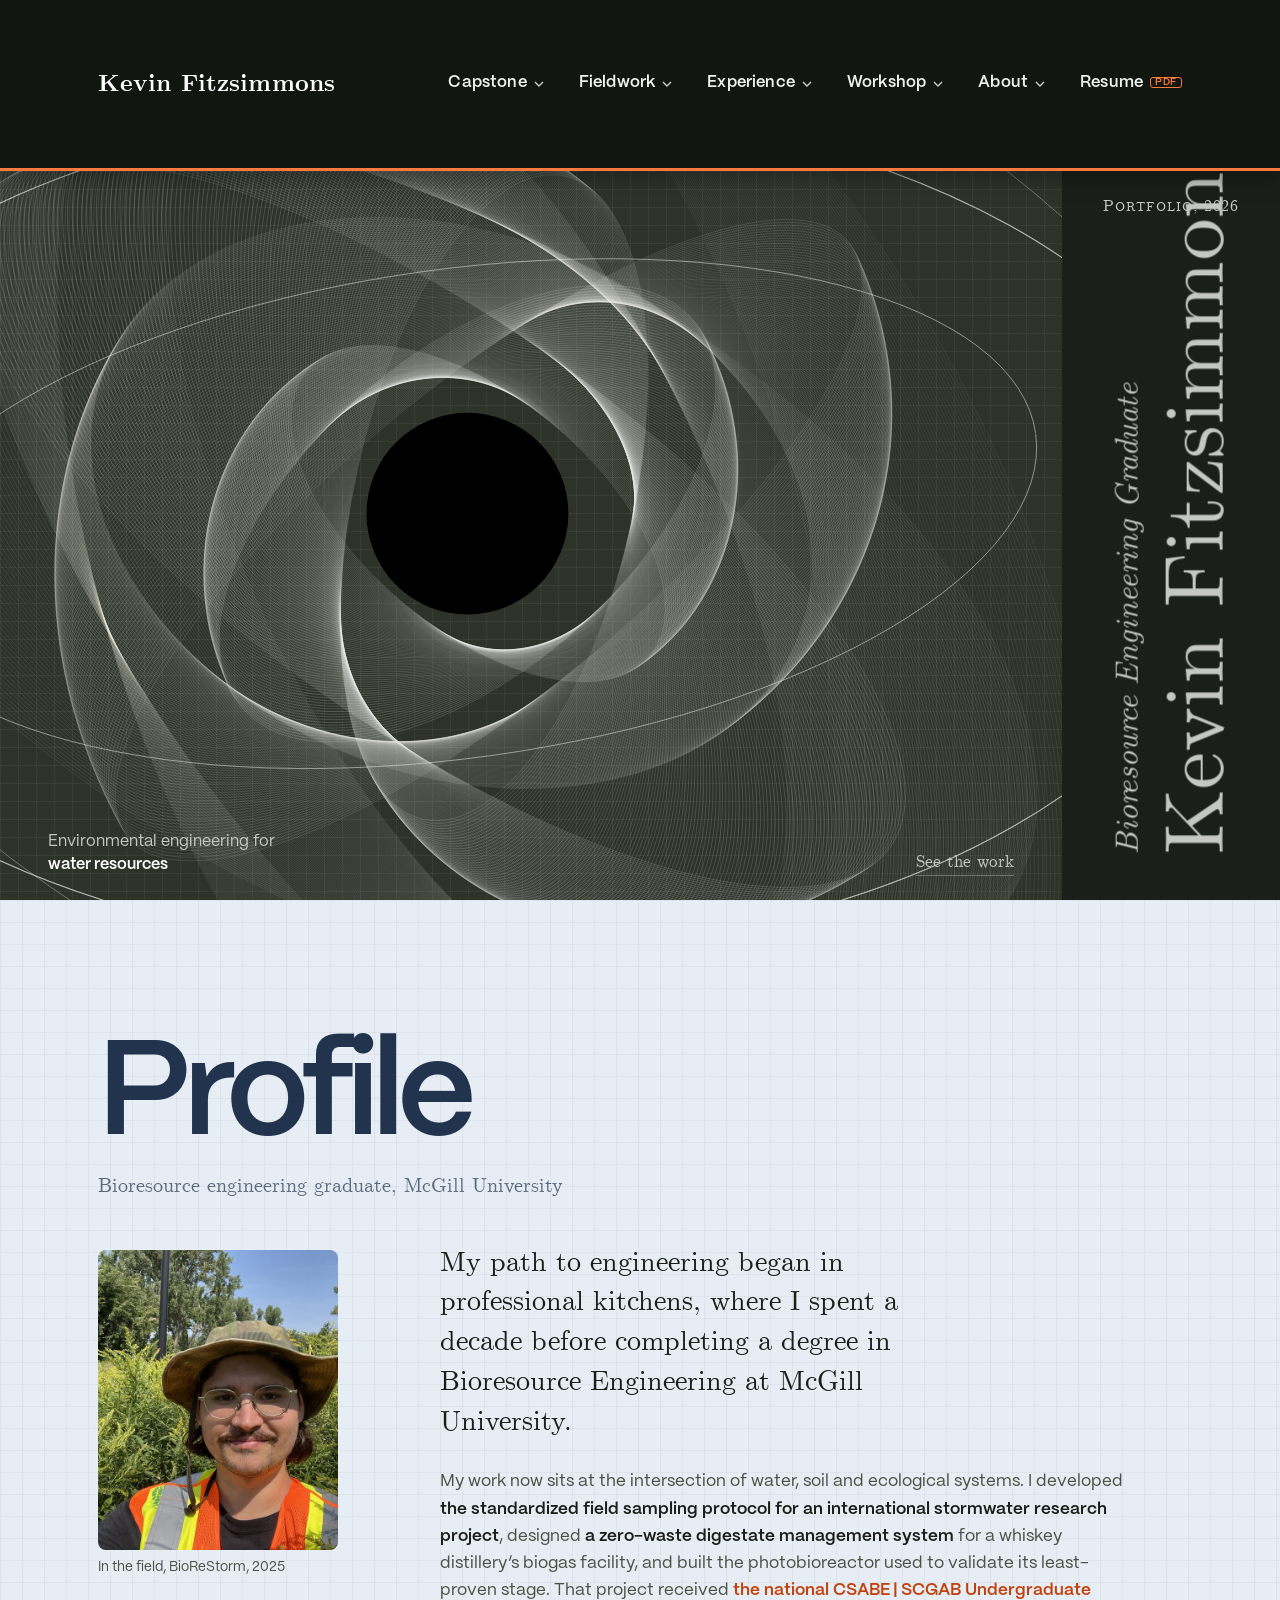
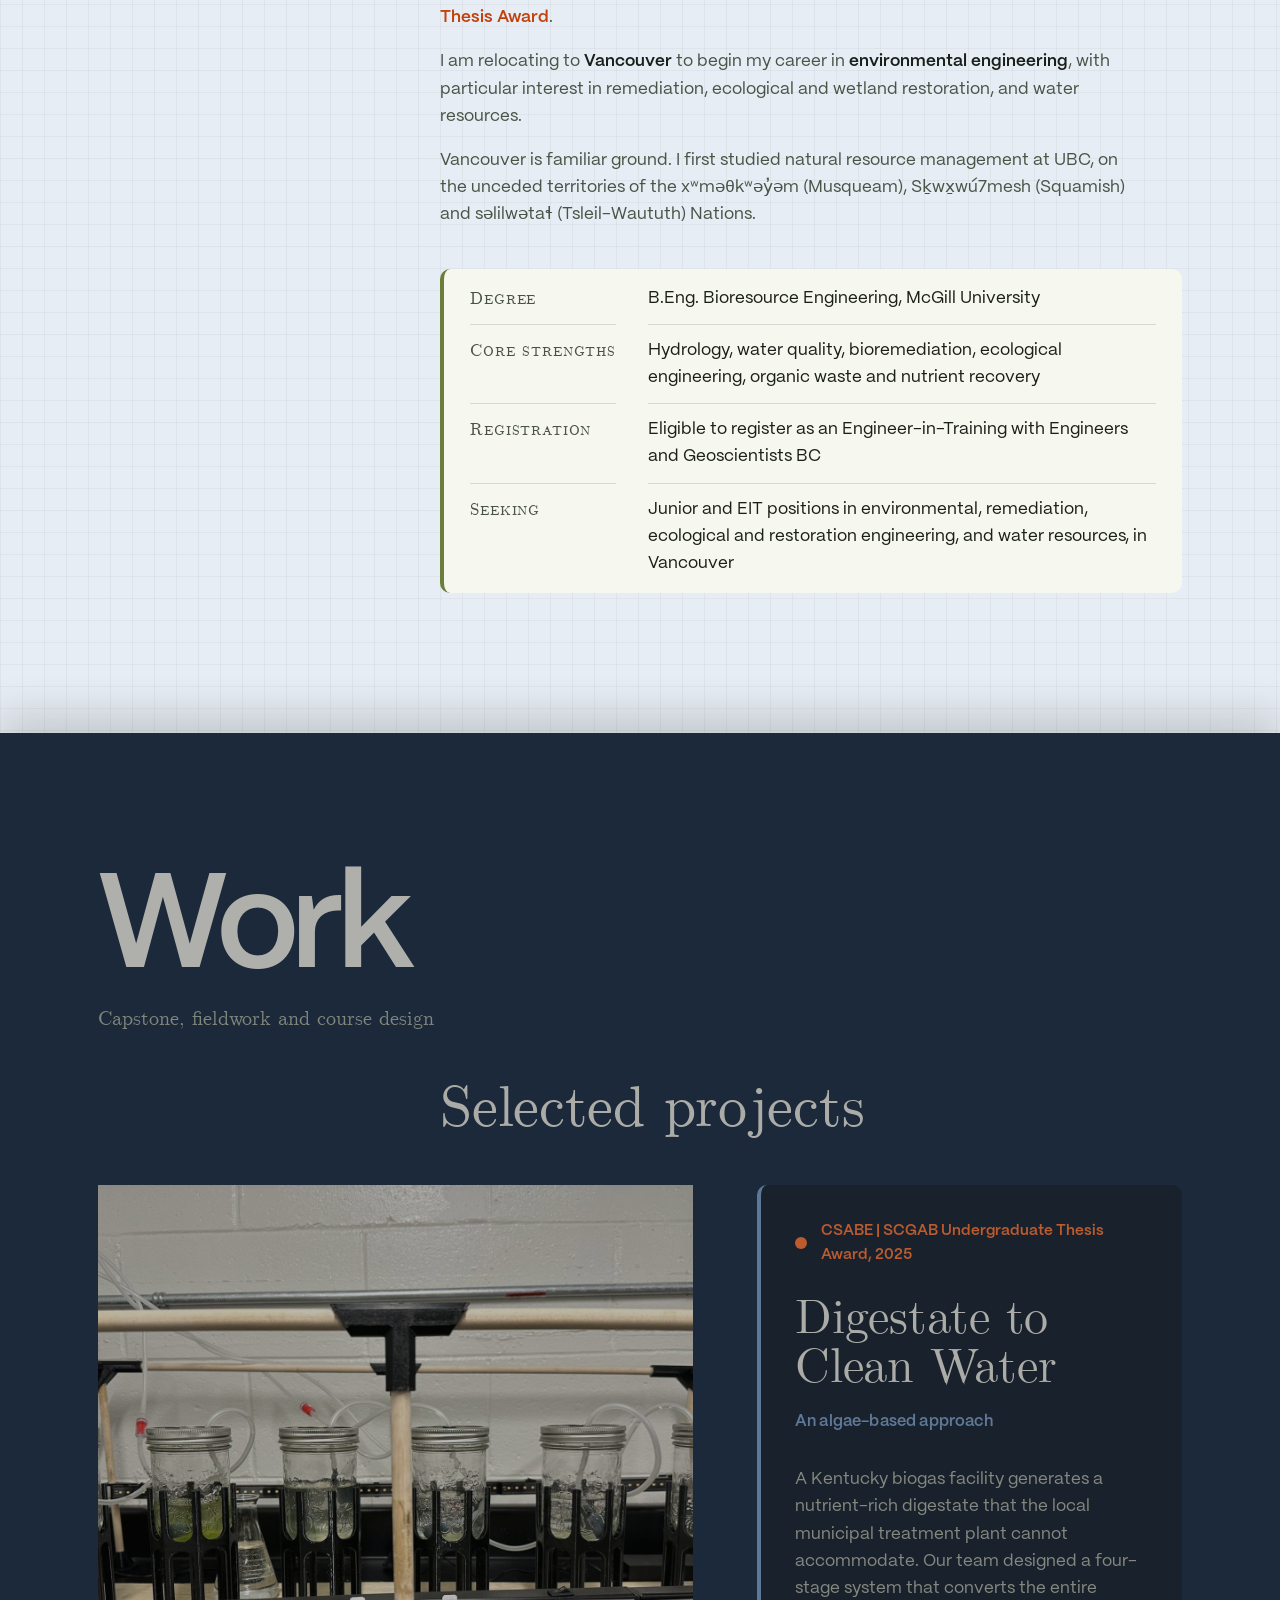
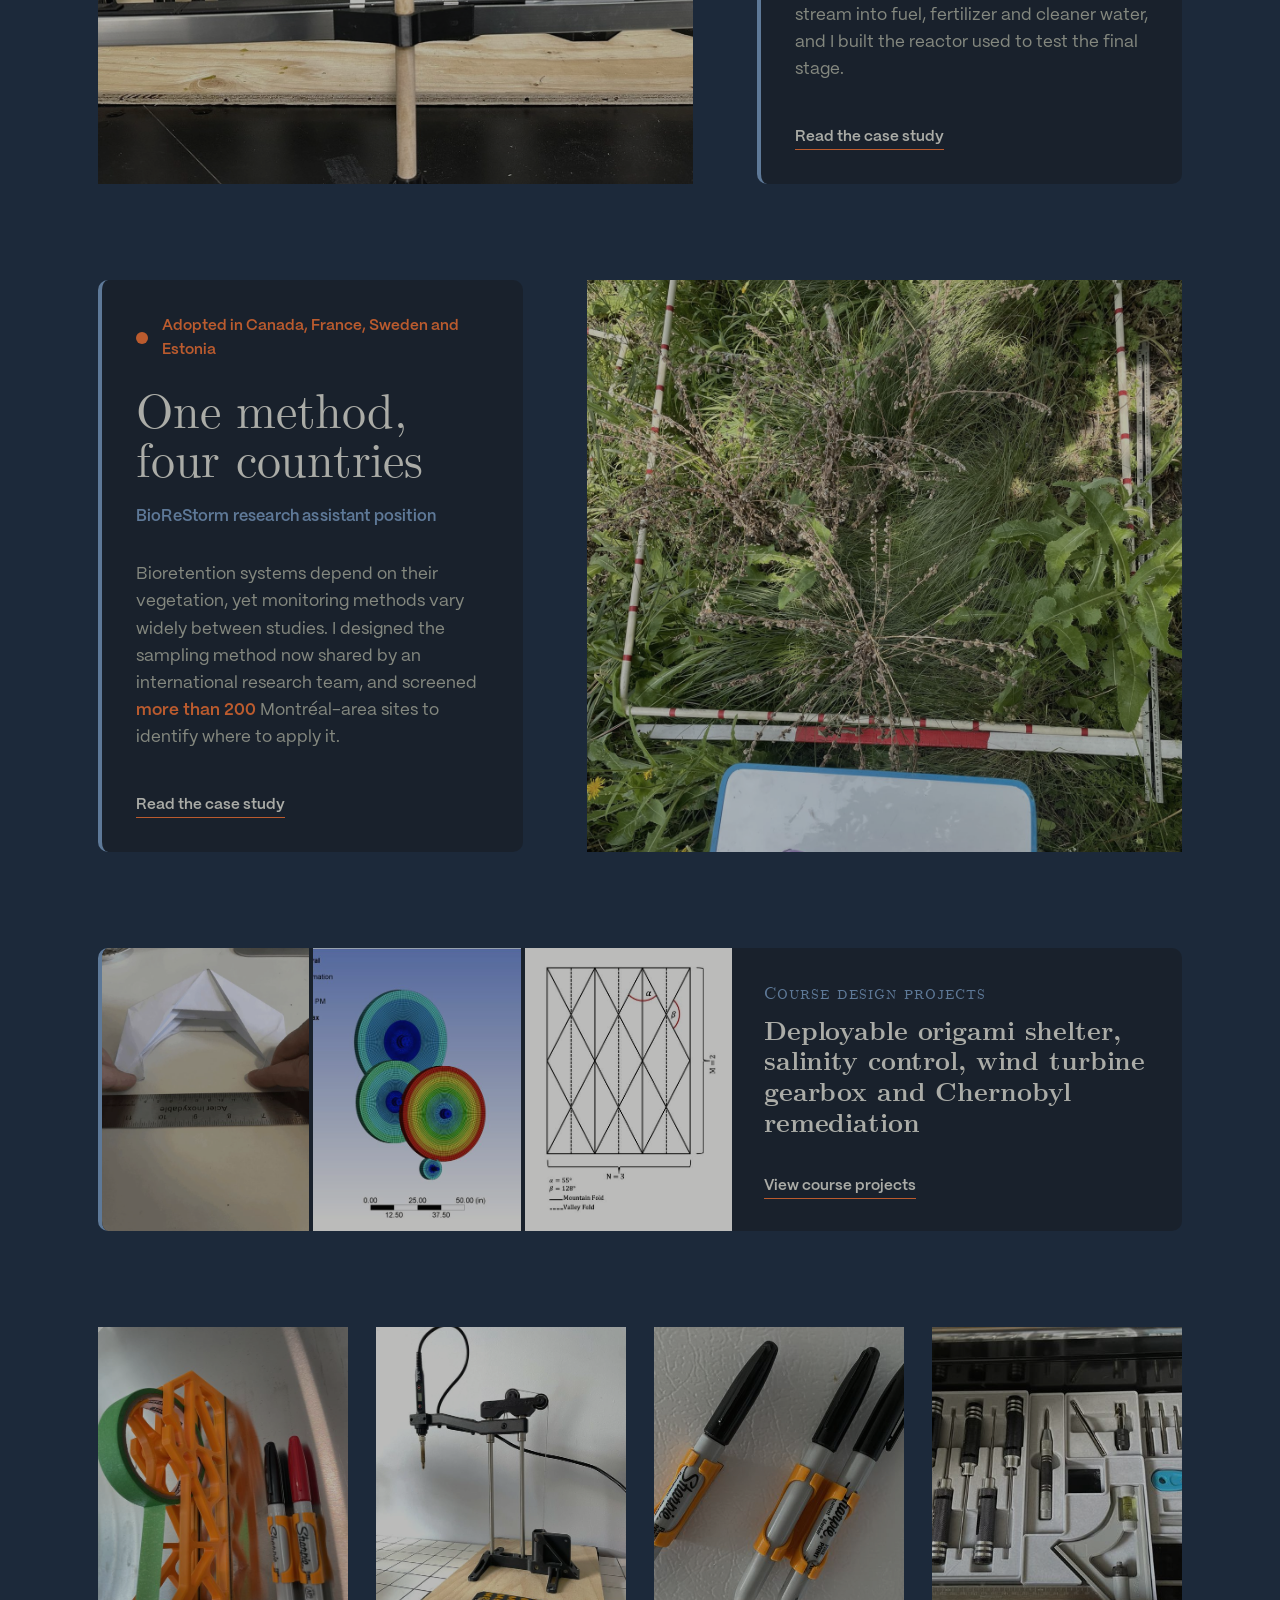
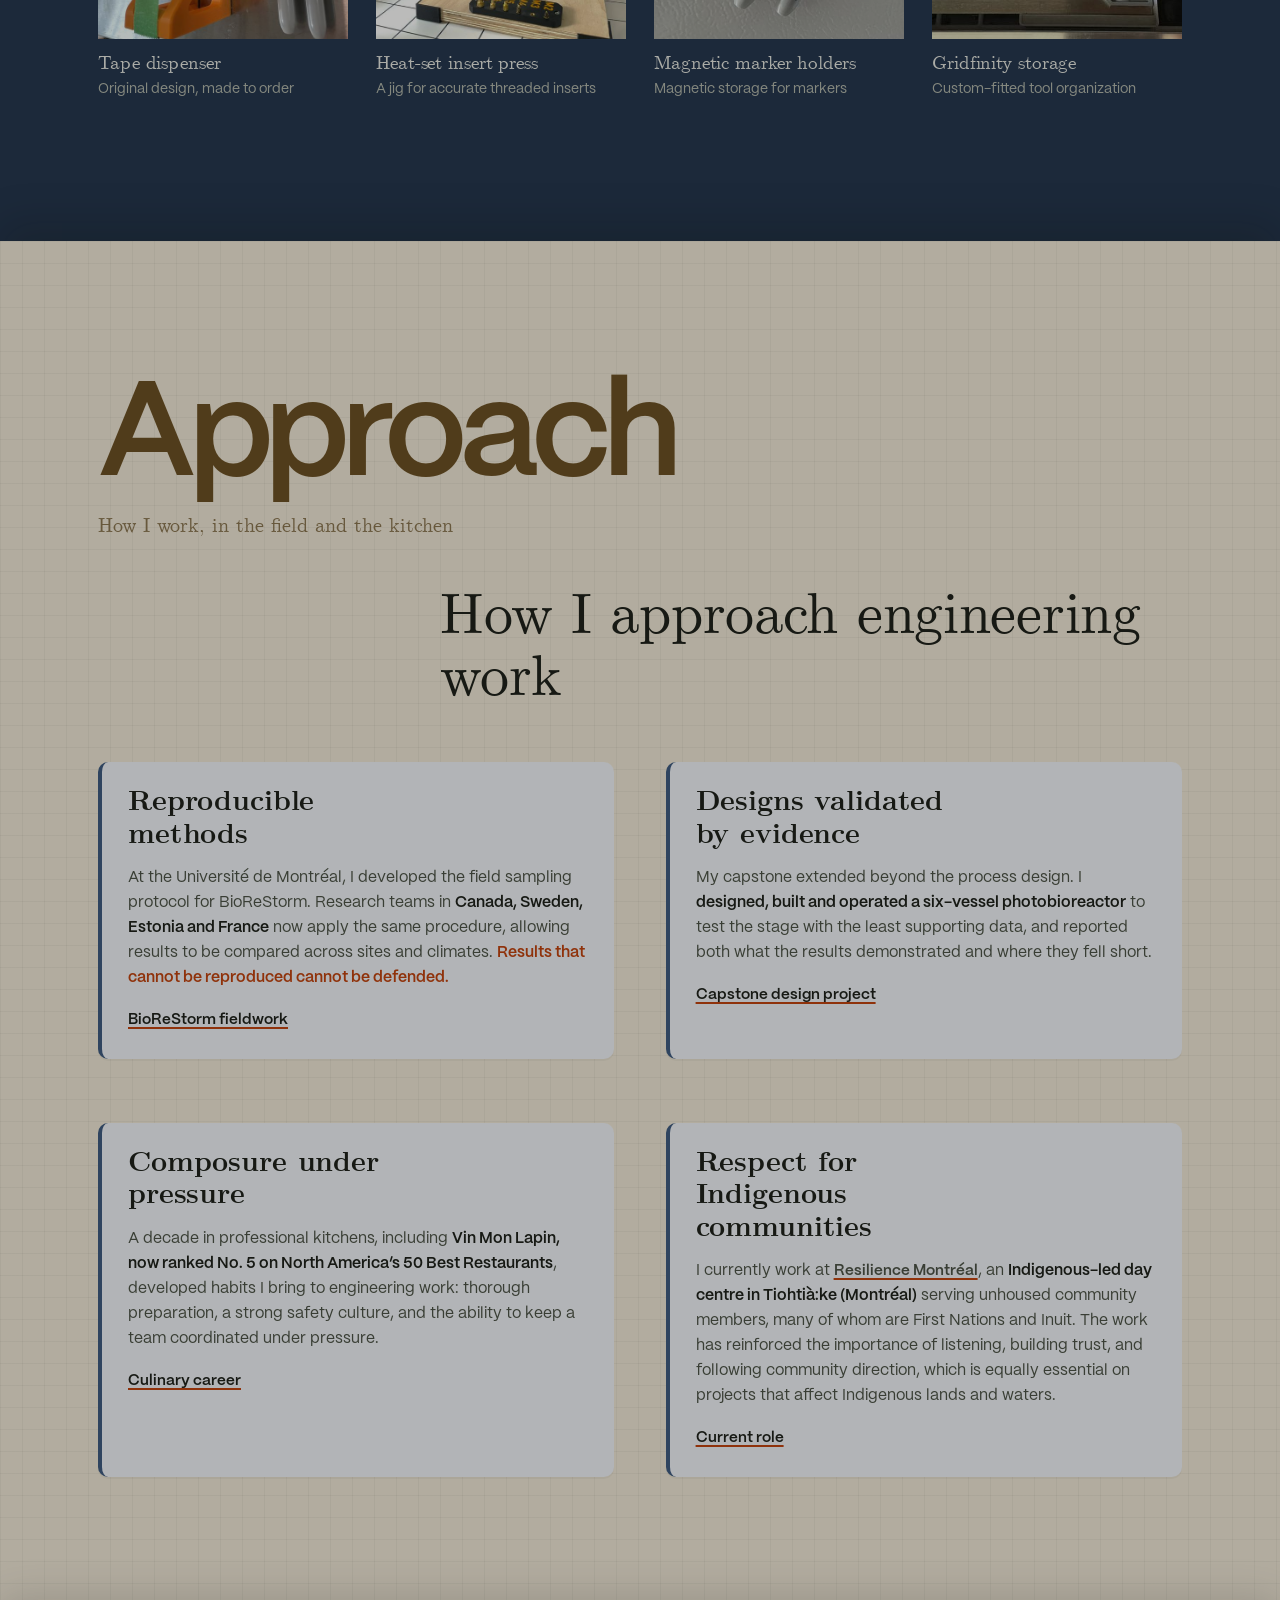
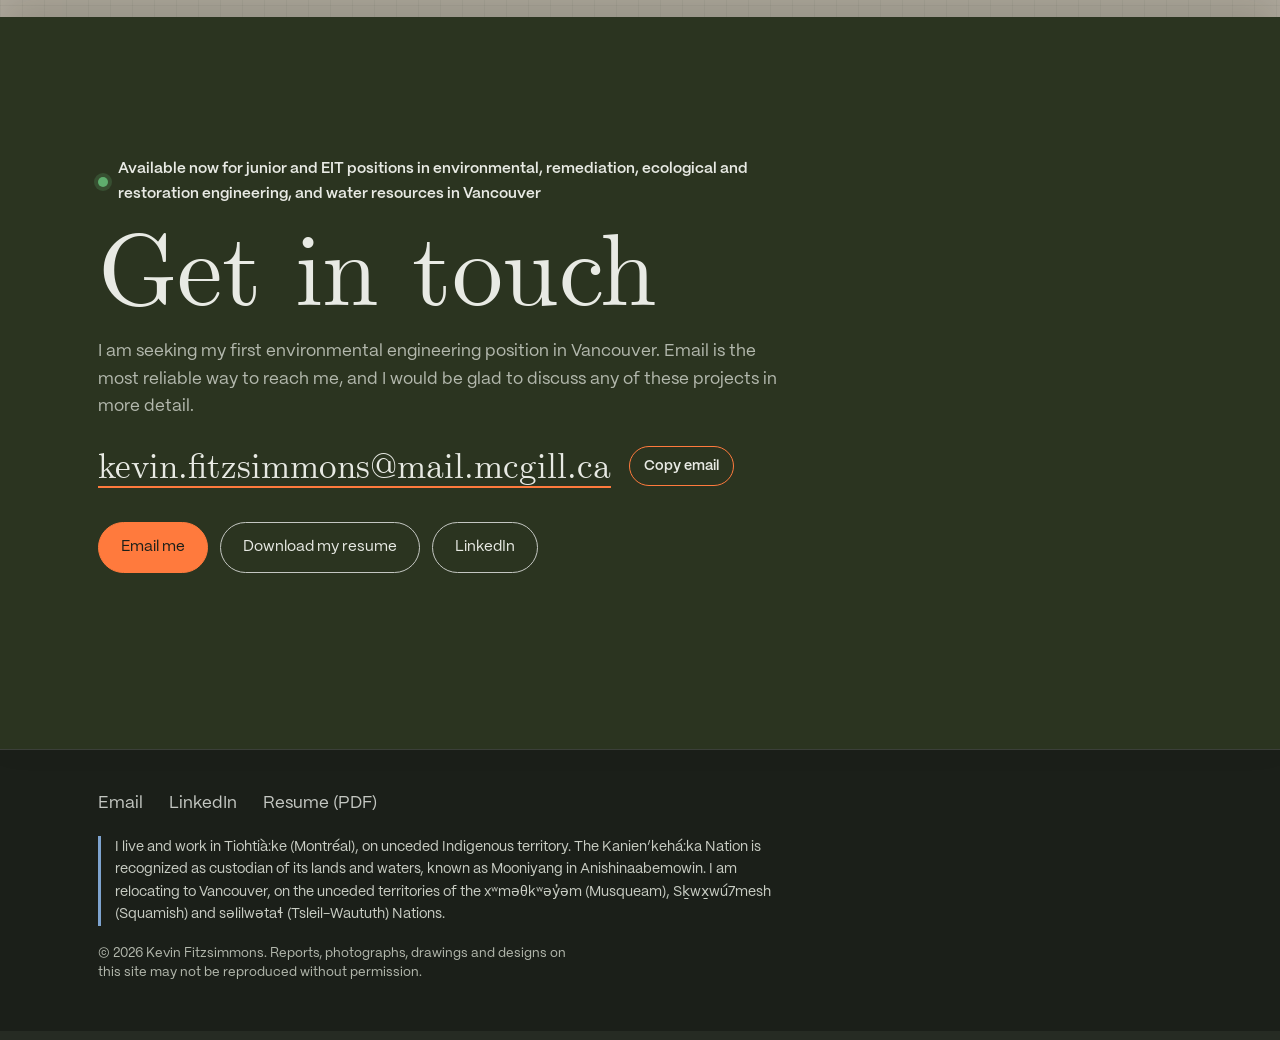
==== commit 7b4bc29b: "Stacked panels on every page, PP Mori, animated splash, panel equations" ====
--- a/index.html
+++ b/index.html
@@ -3,20 +3,21 @@
 <head>
 <meta charset="UTF-8">
 <meta name="viewport" content="width=device-width, initial-scale=1">
-<title>Kevin Fitzsimmons, Bioresource Engineer</title>
-<meta name="description" content="Bioresource engineer (McGill) working on remediation, ecological restoration, water quality and hydrology. Award-winning capstone, international stormwater fieldwork, a decade of professional kitchens. Relocating to Vancouver.">
+<title>Kevin Fitzsimmons, Bioresource Engineering Graduate</title>
+<meta name="description" content="Bioresource engineering graduate (McGill) working on remediation, ecological restoration, water quality and hydrology. Award-winning capstone, international stormwater fieldwork, a decade of professional kitchens. Relocating to Vancouver.">
 <meta name="theme-color" content="#1b1f19">
 <link rel="icon" type="image/svg+xml" href="favicon.svg">
-<meta property="og:title" content="Kevin Fitzsimmons, Bioresource Engineer">
-<meta property="og:description" content="Bioresource engineer (McGill) working on remediation, ecological restoration, water quality and hydrology. Award-winning capstone, international stormwater fieldwork, a decade of professional kitchens. Relocating to Vancouver.">
+<meta property="og:title" content="Kevin Fitzsimmons, Bioresource Engineering Graduate">
+<meta property="og:description" content="Bioresource engineering graduate (McGill) working on remediation, ecological restoration, water quality and hydrology. Award-winning capstone, international stormwater fieldwork, a decade of professional kitchens. Relocating to Vancouver.">
 <meta property="og:type" content="website">
 <meta property="og:image" content="https://demslath.github.io/Kevin-Fitzsimmons_Engineering-Portfolio/images/web/photobioreactor_nolights.jpg">
 <meta name="twitter:card" content="summary_large_image">
 <link rel="preload" href="fonts/cmu-serif-500-roman.woff2" as="font" type="font/woff2" crossorigin>
-<link rel="preload" href="fonts/inter-tight-latin-400-normal.woff2" as="font" type="font/woff2" crossorigin>
+<link rel="preload" href="fonts/PPMori-Regular.woff2" as="font" type="font/woff2" crossorigin>
+<link rel="preload" href="fonts/PPMori-SemiBold.woff2" as="font" type="font/woff2" crossorigin>
 <link rel="stylesheet" href="style.css">
 </head>
-<body>
+<body class="home">
 <a class="skip" href="#main">Skip to content</a>
 
 <header class="nav">
@@ -42,19 +43,21 @@
     <span class="cover-date sc">Portfolio, 2026</span>
     <h1 class="cover-title">
       <span class="name">Kevin Fitzsimmons</span>
-      <span class="role">Bioresource Engineer</span>
+      <span class="role">Bioresource Engineering Graduate</span>
     </h1>
   </div>
 
 
   <div class="cover-foot">
-    <p class="sc" style="margin:0">Environmental engineering for<br>water, soil and ecological systems</p>
+    <p class="cover-focus" style="margin:0">Environmental engineering for<br><span class="cover-cycle" data-words="water resources|contaminated soils|wetland restoration|stormwater systems|ecological systems">water, soil and ecological systems</span></p>
     <a class="cover-scroll" href="#main">See the work</a>
   </div>
 </section>
 
 <main id="main">
-  <section class="section">
+  <section class="section has-word">
+    <div class="panel-eq" data-eq="1" aria-hidden="true"><i></i><i></i></div><div class="panel-shade" aria-hidden="true"></div>
+    <p class="panel-word" aria-hidden="true">Profile<small>Bioresource engineering graduate, McGill University</small></p>
     <div class="page split">
       <div class="split-head"><span class="sc">Profile</span>
         <figure class="side-img"><img src="images/thumb/field_selfie.jpg" alt="Kevin in a hi-vis vest and bucket hat in tall goldenrod" loading="lazy"><figcaption>In the field, BioReStorm, 2025</figcaption></figure></div>
@@ -73,7 +76,9 @@
     </div>
   </section>
 
-  <section class="section" aria-labelledby="work-h">
+  <section class="section has-word" aria-labelledby="work-h">
+    <div class="panel-eq" data-eq="2" aria-hidden="true"><i></i><i></i></div><div class="panel-shade" aria-hidden="true"></div>
+    <p class="panel-word" aria-hidden="true">Work<small>Capstone, fieldwork and course design</small></p>
     <div class="page">
       <div class="split" style="margin-bottom:48px">
         <div class="split-head"><span class="sc">Portfolio</span></div>
@@ -144,7 +149,9 @@
     </div>
   </section>
 
-  <section class="section" aria-labelledby="how-h">
+  <section class="section has-word" aria-labelledby="how-h">
+    <div class="panel-eq" data-eq="3" aria-hidden="true"><i></i><i></i></div><div class="panel-shade" aria-hidden="true"></div>
+    <p class="panel-word" aria-hidden="true">Approach<small>How I work, in the field and the kitchen</small></p>
     <div class="page">
       <div class="split" style="margin-bottom:56px">
         <div class="split-head"><span class="sc">Approach</span></div>
@@ -177,6 +184,7 @@
 
 
   <section class="section cta-section" aria-labelledby="cta-h">
+    <div class="panel-eq" data-eq="4" aria-hidden="true"><i></i><i></i></div><div class="panel-shade" aria-hidden="true"></div>
     <div class="page closer cta" id="contact">
       <p class="cta-status"><span class="dot" aria-hidden="true"></span>Available now for junior and EIT positions in environmental, remediation, ecological and restoration engineering, and water resources in Vancouver</p>
       <h2 id="cta-h">Get in touch</h2>
--- a/style.css
+++ b/style.css
@@ -8,9 +8,11 @@
 @font-face { font-family: "CMU Serif"; src: url("fonts/cmu-serif-500-roman.woff2") format("woff2"); font-weight: 400; font-style: normal; font-display: swap; }
 @font-face { font-family: "CMU Serif"; src: url("fonts/cmu-serif-500-italic.woff2") format("woff2"); font-weight: 400; font-style: italic; font-display: swap; }
 @font-face { font-family: "CMU Serif"; src: url("fonts/cmu-serif-700-roman.woff2") format("woff2"); font-weight: 700; font-style: normal; font-display: swap; }
-@font-face { font-family: "Inter Tight"; src: url("fonts/inter-tight-latin-400-normal.woff2") format("woff2"); font-weight: 400; font-display: swap; }
-@font-face { font-family: "Inter Tight"; src: url("fonts/inter-tight-latin-500-normal.woff2") format("woff2"); font-weight: 500; font-display: swap; }
-@font-face { font-family: "Inter Tight"; src: url("fonts/inter-tight-latin-600-normal.woff2") format("woff2"); font-weight: 600; font-display: swap; }
+@font-face { font-family: "PP Mori"; src: url("fonts/PPMori-Regular.woff2") format("woff2"); font-weight: 400 500; font-display: swap; }
+@font-face { font-family: "PP Mori"; src: url("fonts/PPMori-SemiBold.woff2") format("woff2"); font-weight: 600 700; font-display: swap; }
+@font-face { font-family: var(--sans); src: url("fonts/inter-tight-latin-400-normal.woff2") format("woff2"); font-weight: 400; font-display: swap; }
+@font-face { font-family: var(--sans); src: url("fonts/inter-tight-latin-500-normal.woff2") format("woff2"); font-weight: 500; font-display: swap; }
+@font-face { font-family: var(--sans); src: url("fonts/inter-tight-latin-600-normal.woff2") format("woff2"); font-weight: 600; font-display: swap; }
 
 :root {
   /* colour — sampled from the report cover */
@@ -27,7 +29,8 @@
   --eye: #000;
 
   --serif: "CMU Serif", "Latin Modern Roman", "Computer Modern", Georgia, serif;
-  --sans: "Inter Tight", "Helvetica Neue", Arial, sans-serif;
+  --sans: "PP Mori", "Inter Tight", "Helvetica Neue", Arial, sans-serif;
+  --display: "PP Mori", "Inter Tight", "Helvetica Neue", Arial, sans-serif;
 
   /* type scale — 1.333 (perfect fourth) from 17px */
   --t-sm: 0.875rem;
@@ -938,7 +941,7 @@
   border-left: 3px solid var(--teal); padding-left: 14px; }
 
 /* fonts that carry the Indigenous-language characters (ʷ θ ə ɬ ḵ x̱ y̓) */
-body, .muted, p, dd, small { font-family: "Inter Tight", "Segoe UI", "Noto Sans", "Helvetica Neue", Arial, sans-serif; }
+body, .muted, p, dd, small { font-family: var(--sans); }
 
 /* ============================================================
    v10: THREE-COLOUR BOX SYSTEM
@@ -1074,19 +1077,6 @@
 /* one grid per section: dark sections paint their own ground so the body grid no longer shows through offset */
 main > section.section:nth-of-type(even) { background-color: var(--field); }
 
-/* v13: one continuous column of equations down each side of the page, in a neutral grey
-   that reads on both the light and dark sections; content sits above it */
-main > section.section { background-image: var(--gridL); background-size: 22px 22px; background-repeat: repeat; background-position: 0 0; }
-main > section.section:nth-of-type(odd) { background-image: var(--gridD); background-size: 22px 22px; background-repeat: repeat; background-position: 0 0; }
-main { position: relative; }
-main::before, main::after { content: ""; position: absolute; top: 0; bottom: 0; z-index: 1; pointer-events: none;
-  /* each column ends where the text column begins */
-  width: calc((100% - var(--page)) / 2 + var(--gut) - 18px);
-  background-size: 420px 3000px; background-repeat: no-repeat; }
-main::before { left: 0; background-image: url("images/eq/L1.png"), url("images/eq/L2.png"), url("images/eq/L3.png"), url("images/eq/L4.png"), url("images/eq/L5.png"); background-position: right top 60px, right top 3060px, right top 6060px, right top 9060px, right top 12060px; }
-main::after { right: 0; background-image: url("images/eq/R1.png"), url("images/eq/R2.png"), url("images/eq/R3.png"), url("images/eq/R4.png"), url("images/eq/R5.png"); background-position: left top 180px, left top 3180px, left top 6180px, left top 9180px, left top 12180px; }
-main > section.section > .page { position: relative; z-index: 2; }
-@media (max-width: 1339px) { main::before, main::after { display: none; } }
 
 .slide img { object-position: 50% 10%; }
 
@@ -1159,3 +1149,67 @@
 @keyframes crumbIn { from { opacity: 0; transform: translateY(3px); } to { opacity: 1; transform: none; } }
 @media (prefers-reduced-motion: reduce) { .nav-crumb.is-swap .nav-crumb-sec { animation: none; } }
 @media (max-width: 760px) { .nav-crumb { max-width: 58vw; font-size: 0.74rem; } }
+
+
+/* ============================================================
+   v17: stacked panels on every page
+   Each section is a full-height panel in its own colour that slides up
+   over the one before. Equations sit in the margins of each panel and
+   drift slowly only while the visitor scrolls.
+   ============================================================ */
+main > section.section { position: relative; }
+main > section.section:nth-of-type(1) { background-color: #e7edf4; --word: #22344d; --word-sub: #5b6a7d; z-index: 1; }
+main > section.section:nth-of-type(2) { background-color: #22344d; --word: #eef0ea; --word-sub: #aeb6a8; z-index: 2; }
+main > section.section:nth-of-type(3) { background-color: #f2ead9; --word: #6b4f22; --word-sub: #8a7550; z-index: 3; }
+main > section.section:nth-of-type(4) { background-color: #2b3420; --word: #eef0ea; --word-sub: #aeb6a8; z-index: 4; }
+main > section.section:nth-of-type(5) { background-color: #e9eddf; --word: #3f4a22; --word-sub: #66704a; z-index: 5; }
+main > section.section:nth-of-type(6) { background-color: #3a3022; --word: #eef0ea; --word-sub: #aeb6a8; z-index: 6; }
+main > section.section:nth-of-type(7) { background-color: #e7edf4; --word: #22344d; --word-sub: #5b6a7d; z-index: 7; }
+main > section.section:nth-of-type(8) { background-color: #22344d; --word: #eef0ea; --word-sub: #aeb6a8; z-index: 8; }
+main > section.section:nth-of-type(9) { background-color: #f2ead9; --word: #6b4f22; --word-sub: #8a7550; z-index: 9; }
+main > section.section:nth-of-type(10) { background-color: #2b3420; --word: #eef0ea; --word-sub: #aeb6a8; z-index: 10; }
+main > section.section:nth-of-type(11) { background-color: #e9eddf; --word: #3f4a22; --word-sub: #66704a; z-index: 11; }
+main > section.section:nth-of-type(12) { background-color: #3a3022; --word: #eef0ea; --word-sub: #aeb6a8; z-index: 12; }
+.panel-word {
+  position: relative; z-index: 2; box-sizing: border-box;
+  max-width: var(--page); margin: 0 auto clamp(26px, 3.6vw, 44px); padding: 0 var(--gut);
+  font-family: var(--display); font-weight: 600;
+  font-size: clamp(2.9rem, 7vw, 6.4rem); line-height: .9; letter-spacing: -0.05em;
+  color: var(--word);
+}
+body.home .panel-word { font-size: clamp(3.6rem, 10.5vw, 9.5rem); line-height: .86; letter-spacing: -0.055em; }
+.panel-word small { display: block; margin-top: 16px; font-family: var(--serif); font-weight: 500; font-size: clamp(1rem, 1.6vw, 1.25rem); letter-spacing: 0; line-height: 1.3; color: var(--word-sub); }
+/* the big word replaces the small label above each section heading */
+.has-word .split-head > .sc:first-child { display: none; }
+.has-word .split-head > .sc:first-child + * { margin-top: 0; }
+
+/* equations: one strip per margin, never repeated on a page; images load only near the screen */
+.panel-eq { position: absolute; inset: 0; z-index: 0; overflow: hidden; pointer-events: none; }
+.panel-eq i {
+  position: absolute; top: 40px; height: 2600px;
+  width: calc((100% - var(--page)) / 2 + var(--gut) - 18px);
+  background-repeat: no-repeat; background-size: 420px 2600px;
+  opacity: .5; transform: translate3d(0, var(--eqy, 0px), 0); transition: opacity .6s ease;
+}
+.panel-eq i:first-child { left: 0; background-position: right top; }
+.panel-eq i:last-child { right: 0; background-position: left top; }
+main > section.section:nth-of-type(even) .panel-eq i { opacity: .42; }
+.panel-shade { display: none; }
+main > section.section > .page { position: relative; z-index: 2; }
+
+@media (min-width: 761px) and (prefers-reduced-motion: no-preference) {
+  main > section.section {
+    position: sticky; top: var(--stick, var(--banner-h, 72px));
+    min-height: calc(100vh - var(--banner-h, 72px)); box-sizing: border-box;
+    box-shadow: 0 -18px 40px rgba(10, 14, 9, .16);
+  }
+  main > section.section:first-of-type { box-shadow: none; }
+  .panel-shade { display: block; position: absolute; inset: 0; z-index: 3; pointer-events: none; background: #0b0e0a; opacity: var(--cover, 0); }
+}
+@media (max-width: 1339px) { .panel-eq { display: none; } }
+@media (max-width: 760px) { body.home .panel-word, .panel-word { font-size: clamp(2.6rem, 13vw, 4.4rem); } }
+
+/* splash: focus line with a cycling word */
+.cover-focus { color: var(--bone); font-family: var(--sans); font-size: 1rem; line-height: 1.45; }
+.cover-cycle { display: inline-block; color: #fff; font-weight: 600; transition: opacity .35s ease, transform .35s ease; }
+.cover-cycle.out { opacity: 0; transform: translateY(6px); }
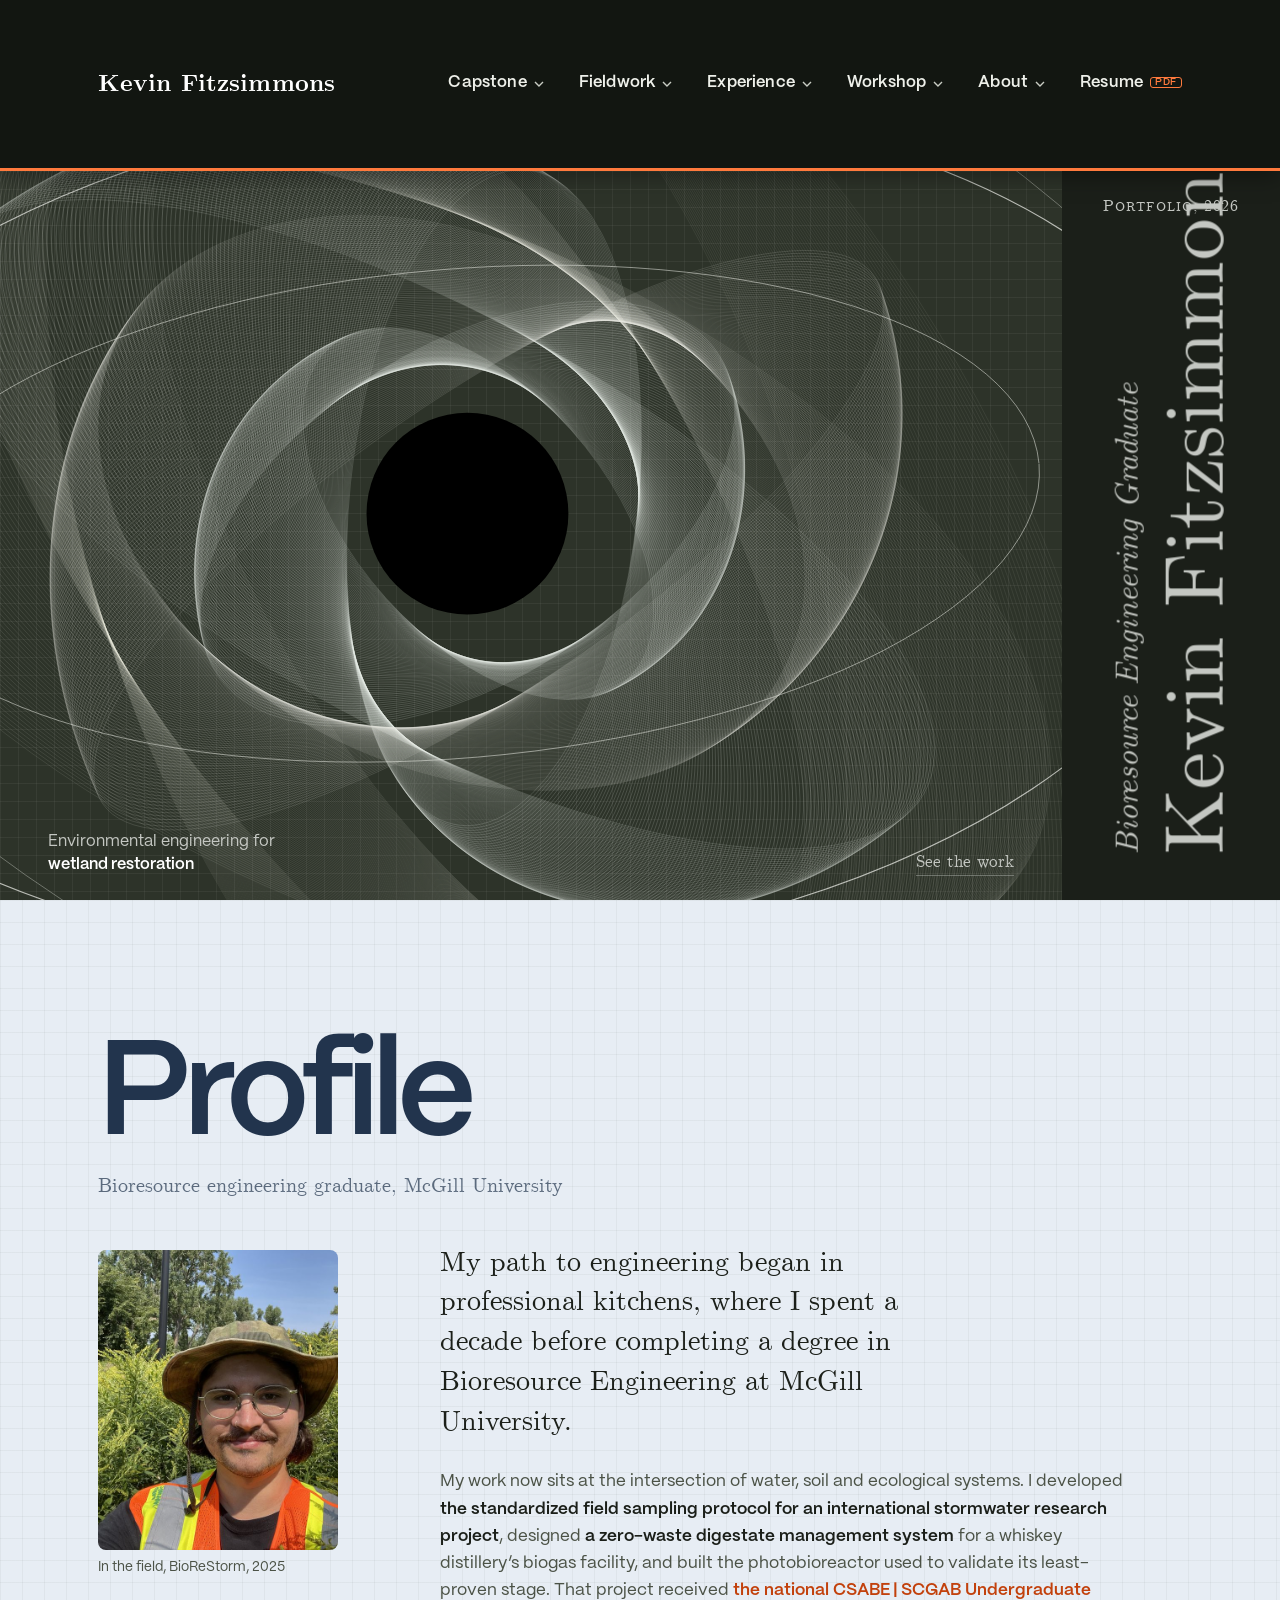
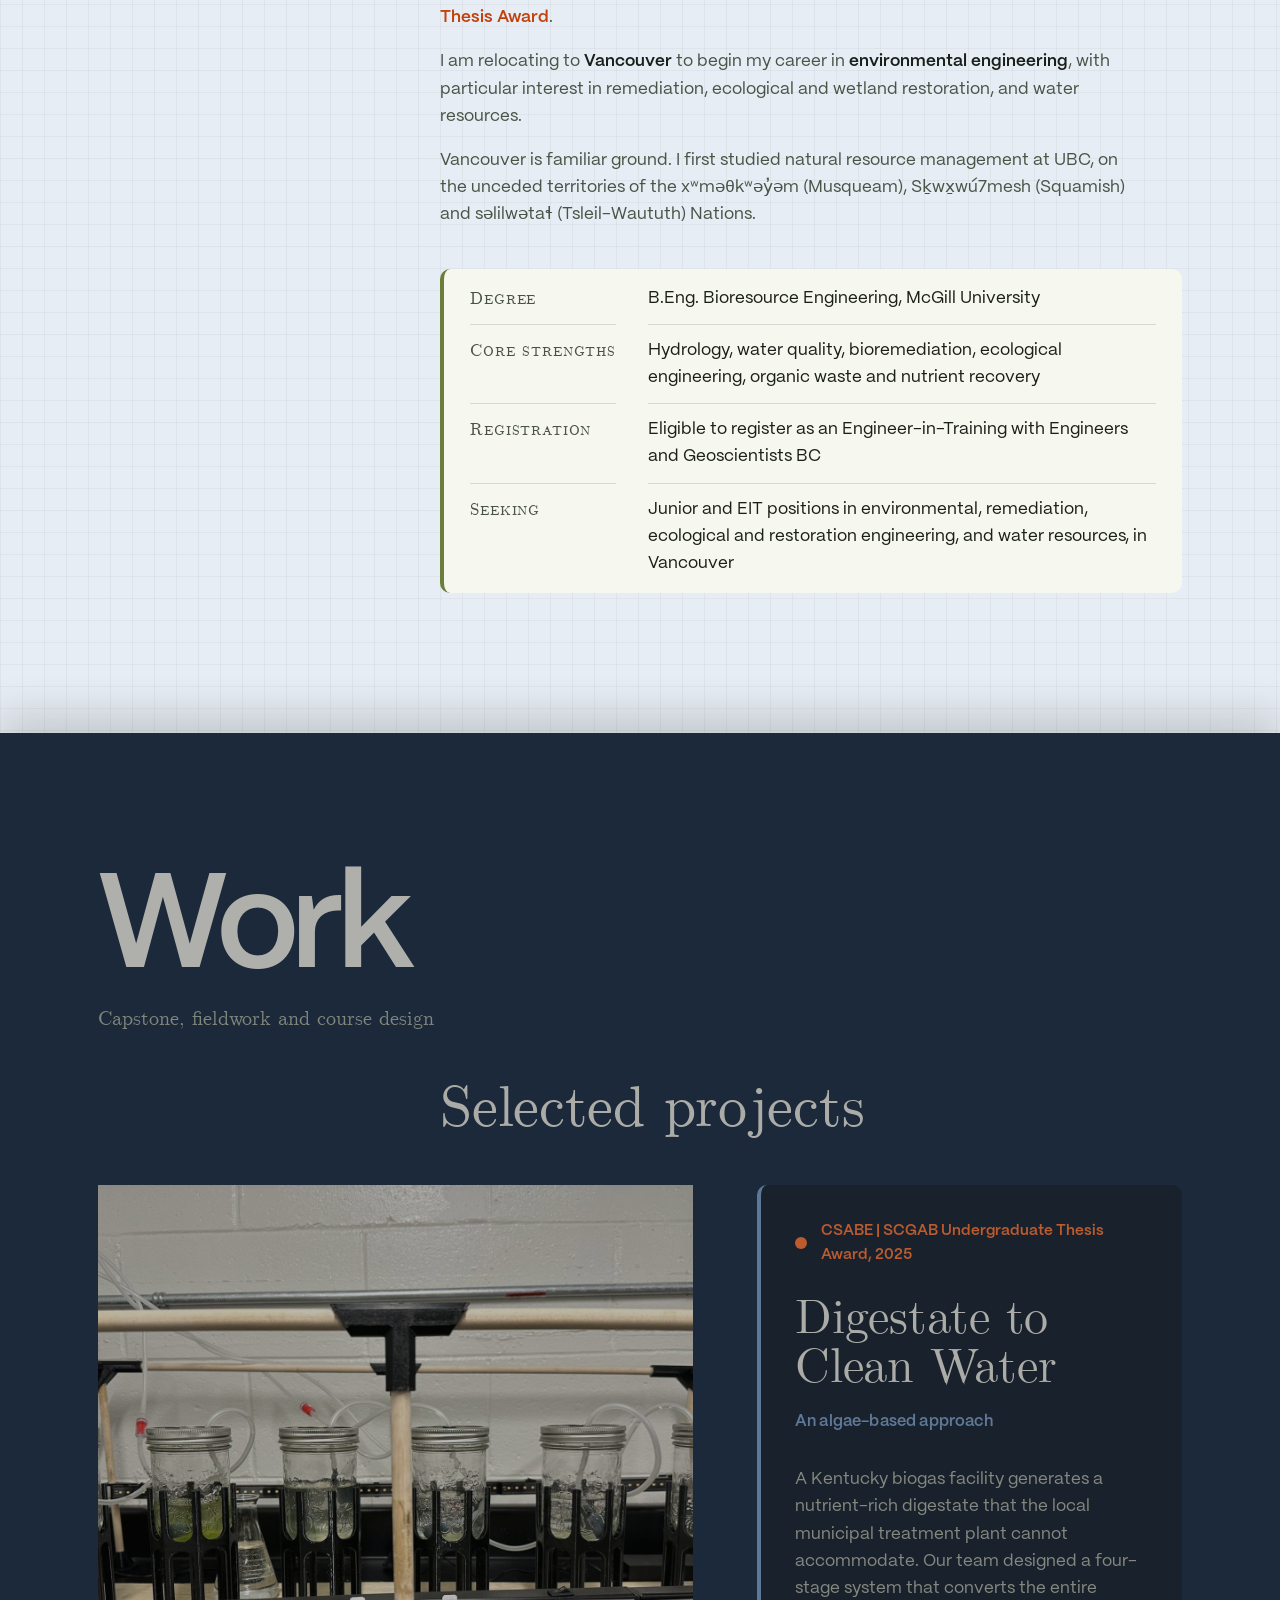
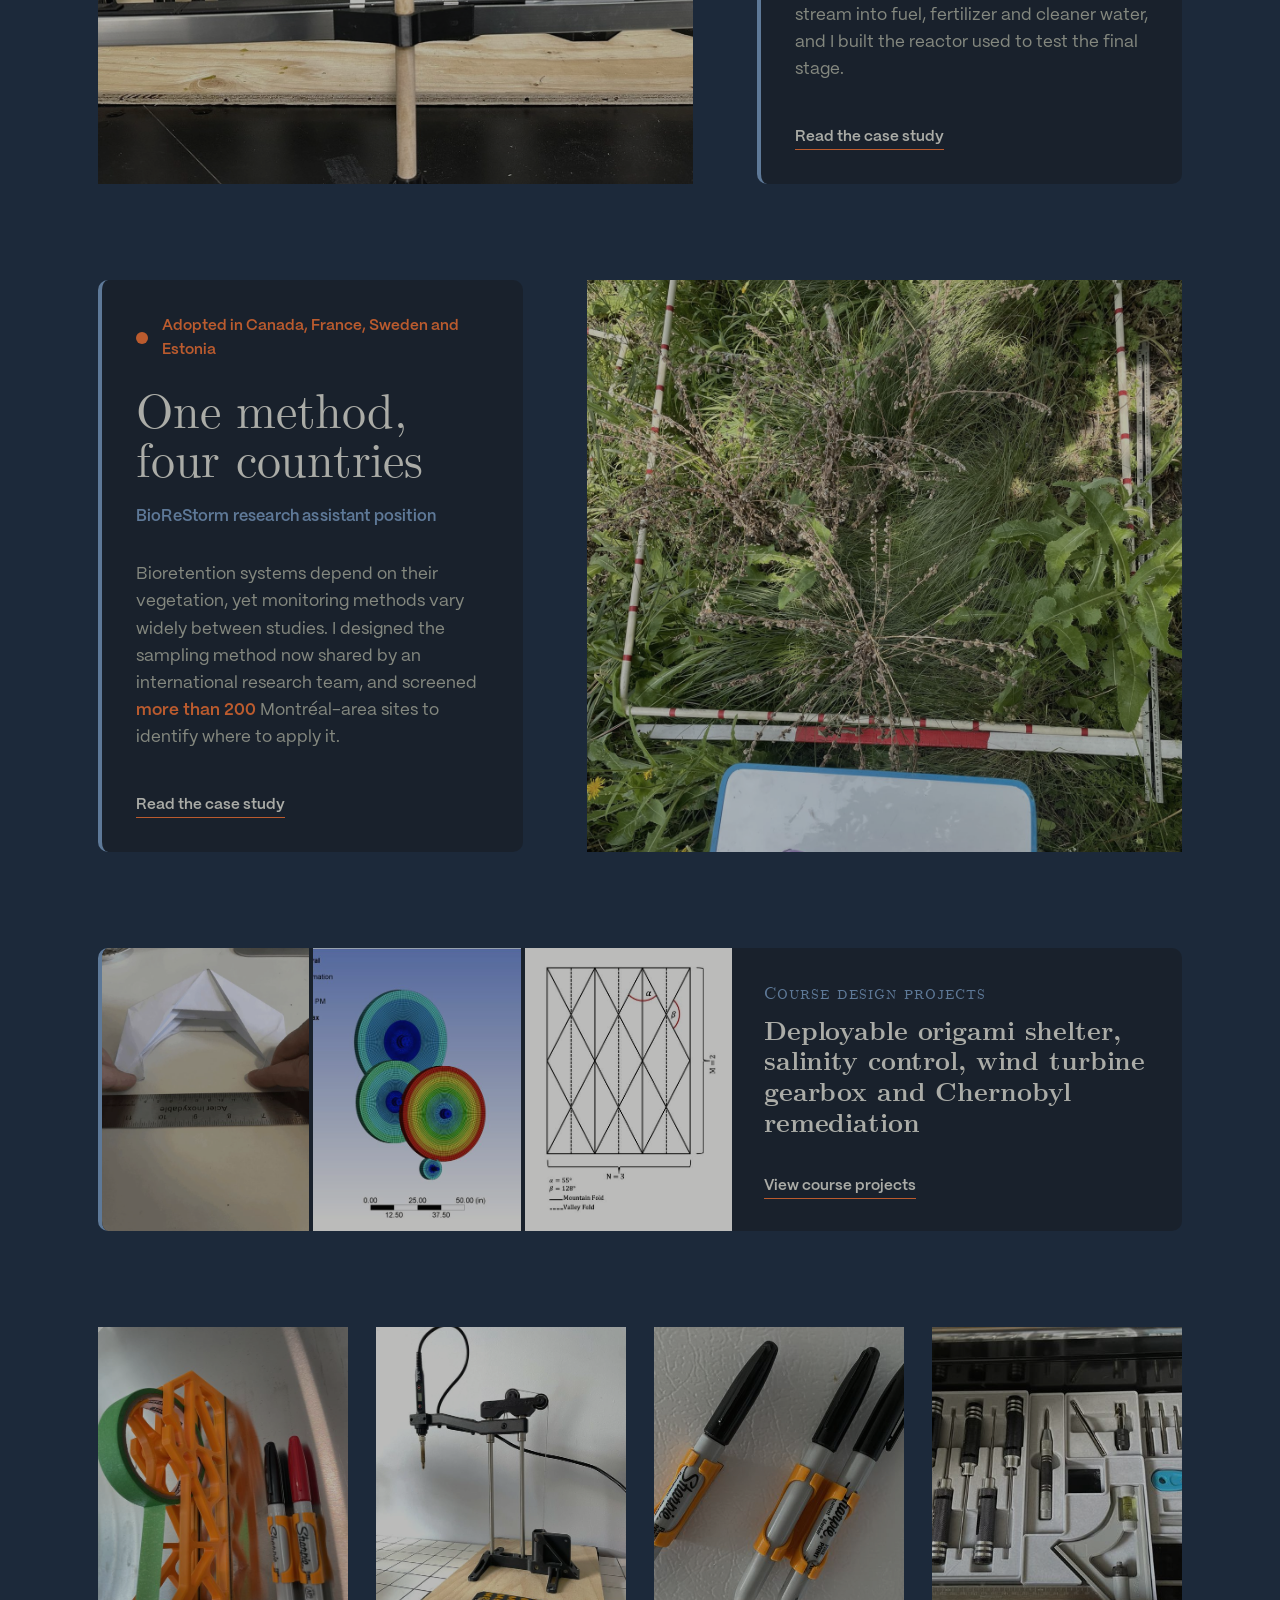
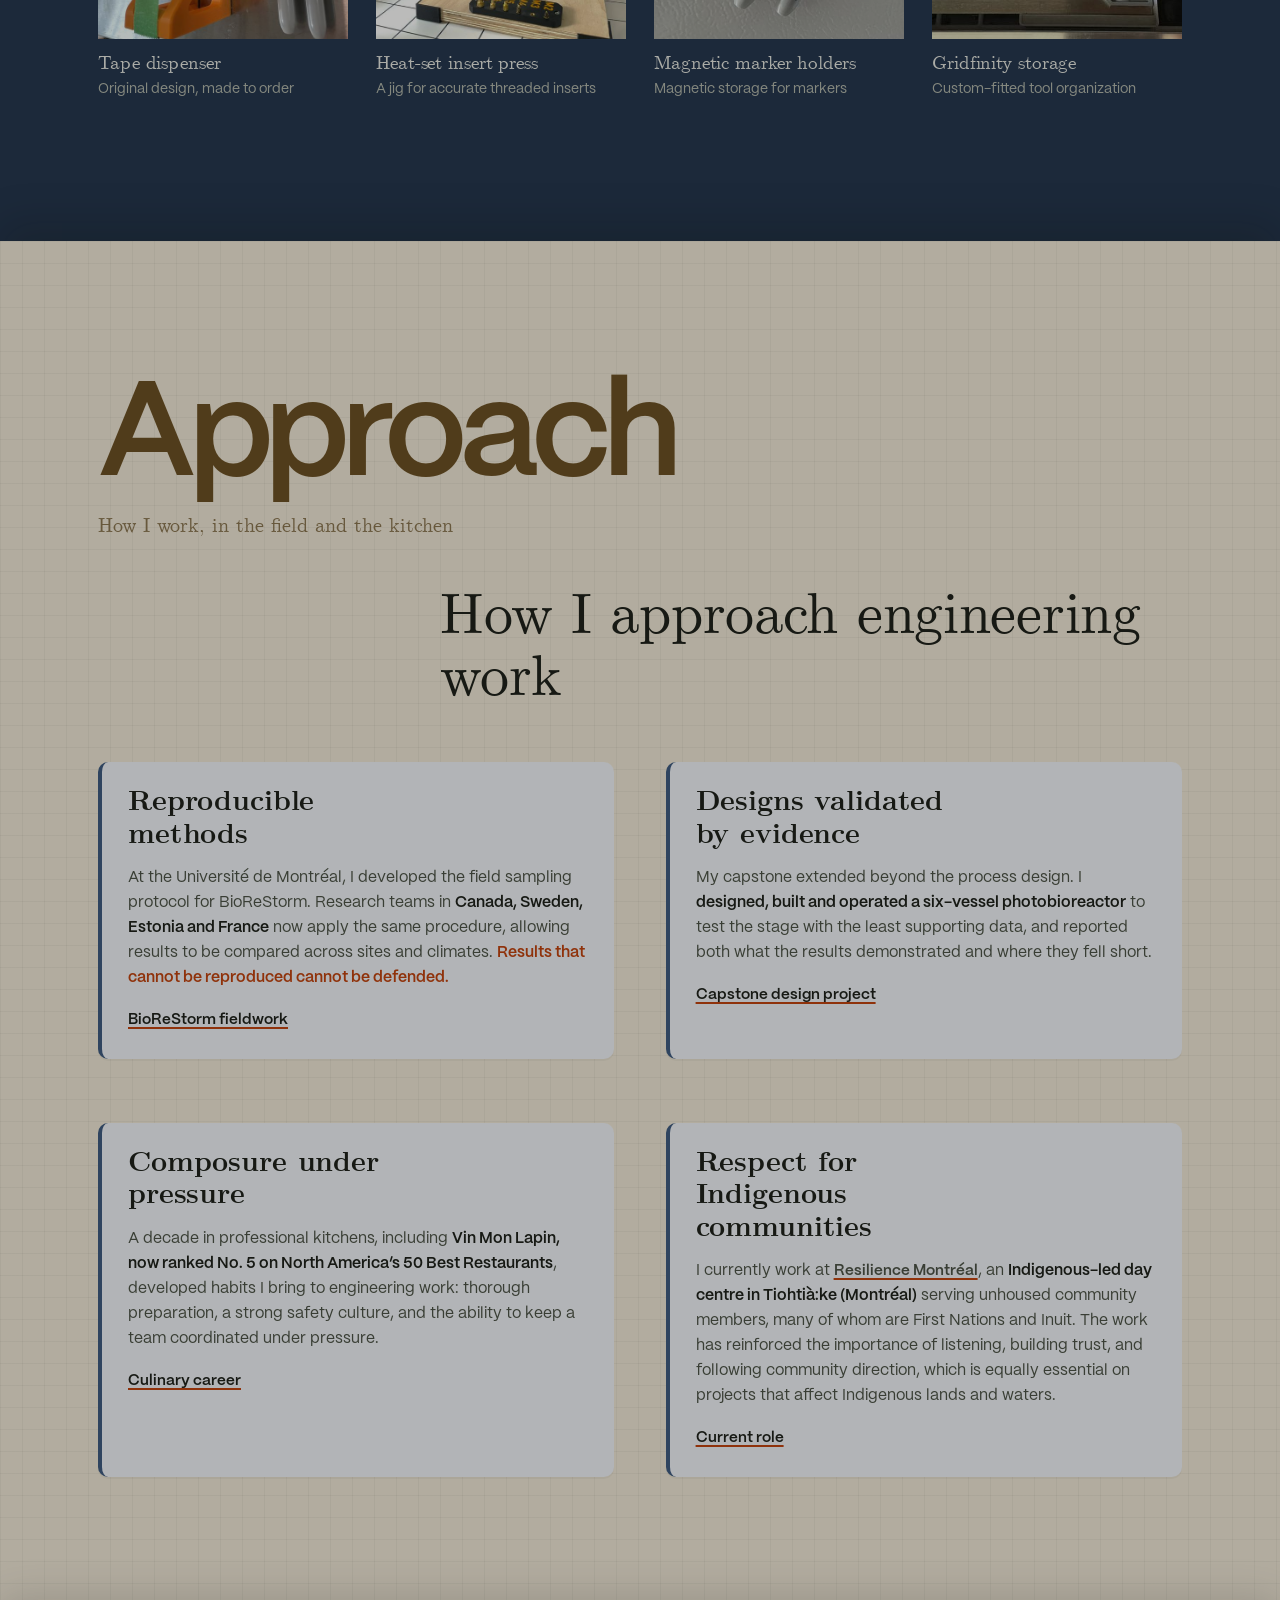
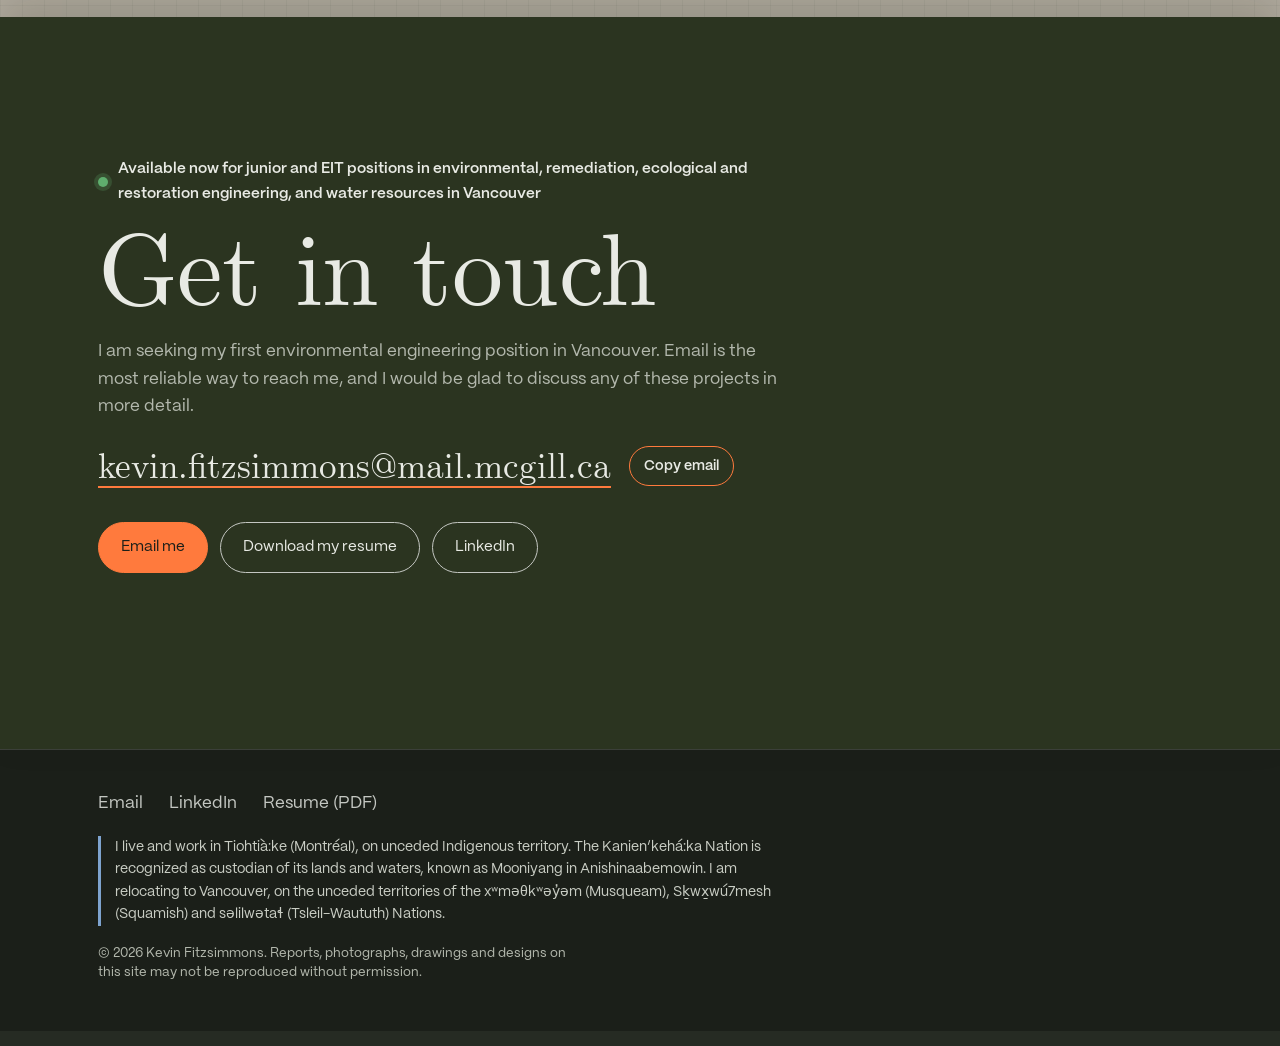
==== commit f9c43139: "Version tags on stylesheet and scripts" ====
--- a/index.html
+++ b/index.html
@@ -15,7 +15,7 @@
 <link rel="preload" href="fonts/cmu-serif-500-roman.woff2" as="font" type="font/woff2" crossorigin>
 <link rel="preload" href="fonts/PPMori-Regular.woff2" as="font" type="font/woff2" crossorigin>
 <link rel="preload" href="fonts/PPMori-SemiBold.woff2" as="font" type="font/woff2" crossorigin>
-<link rel="stylesheet" href="style.css">
+<link rel="stylesheet" href="style.css?v=20261122">
 </head>
 <body class="home">
 <a class="skip" href="#main">Skip to content</a>
@@ -214,7 +214,7 @@
     <small>© 2026 Kevin Fitzsimmons. Reports, photographs, drawings and designs on this site may not be reproduced without permission.</small>
   </div>
 </footer>
-<script src="nav.js" defer></script>
-<script src="cover.js" defer></script>
+<script src="nav.js?v=20261122" defer></script>
+<script src="cover.js?v=20261122" defer></script>
 </body>
 </html>
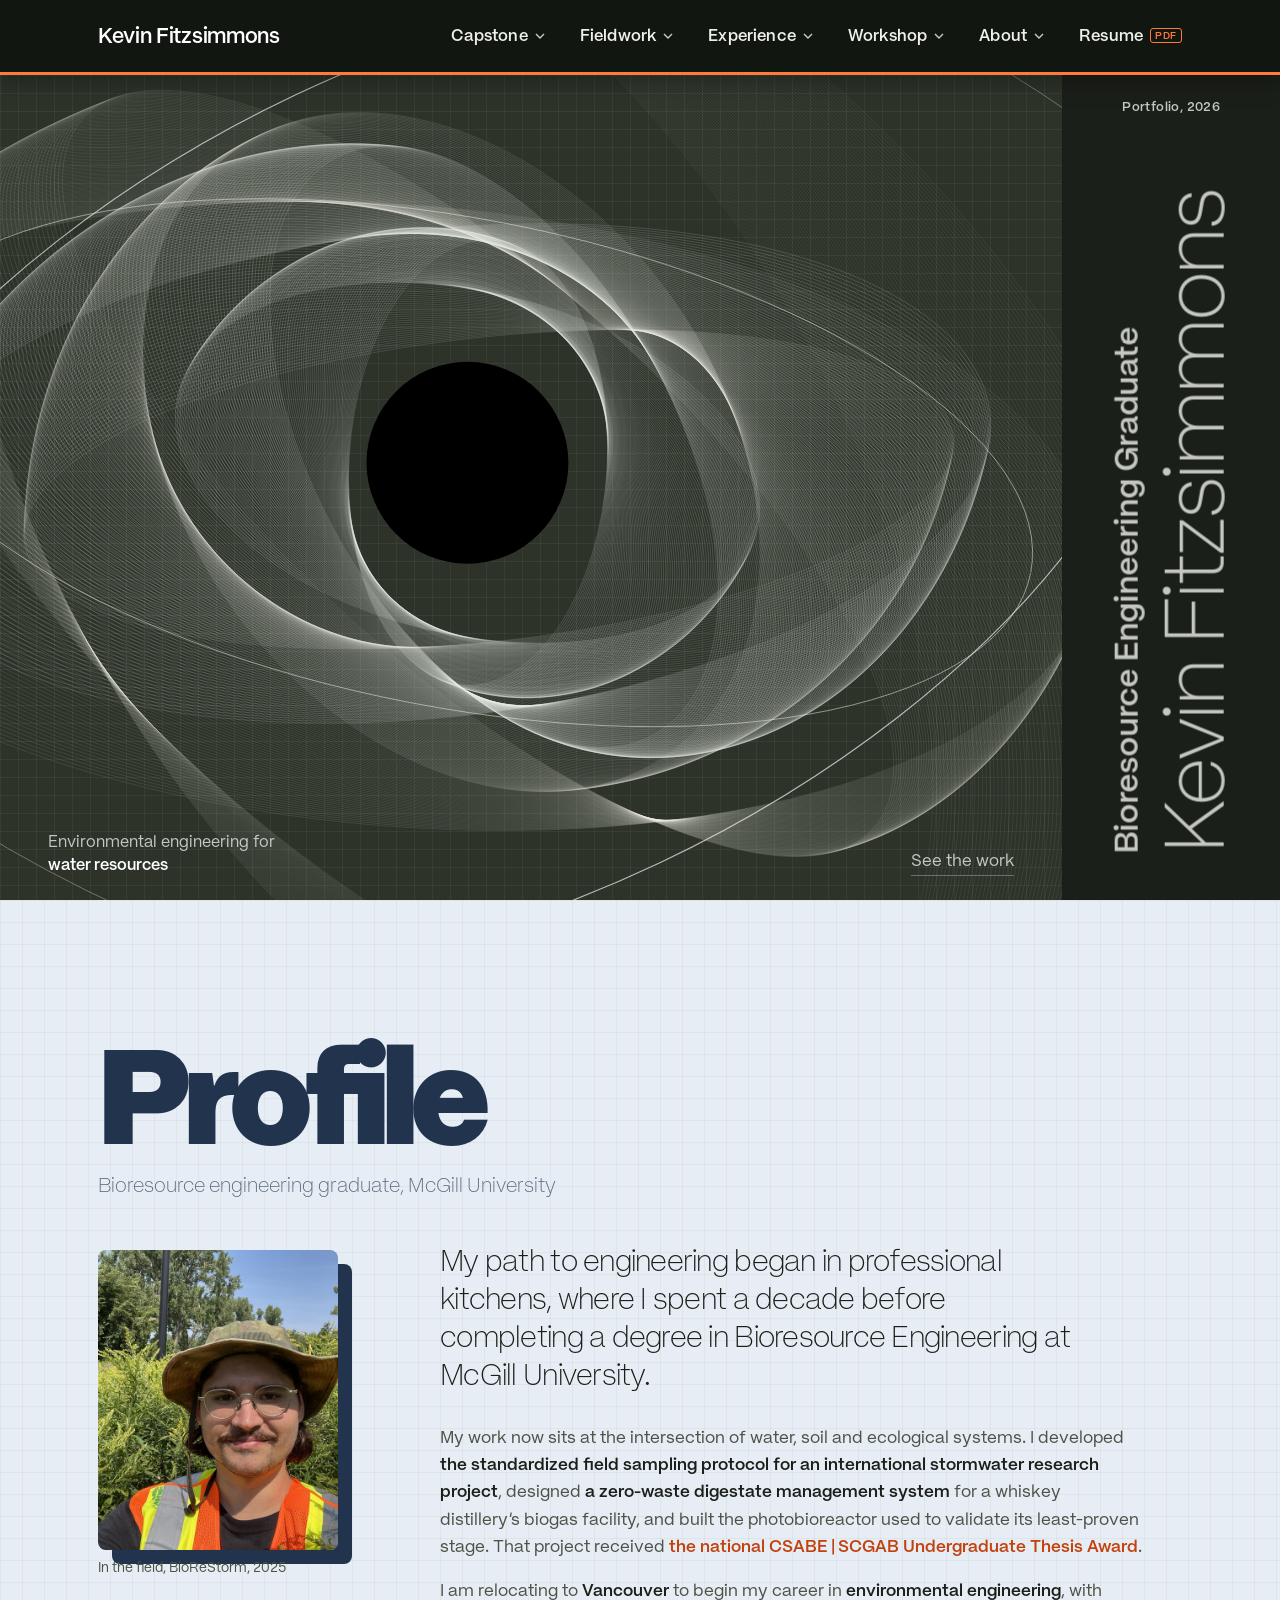
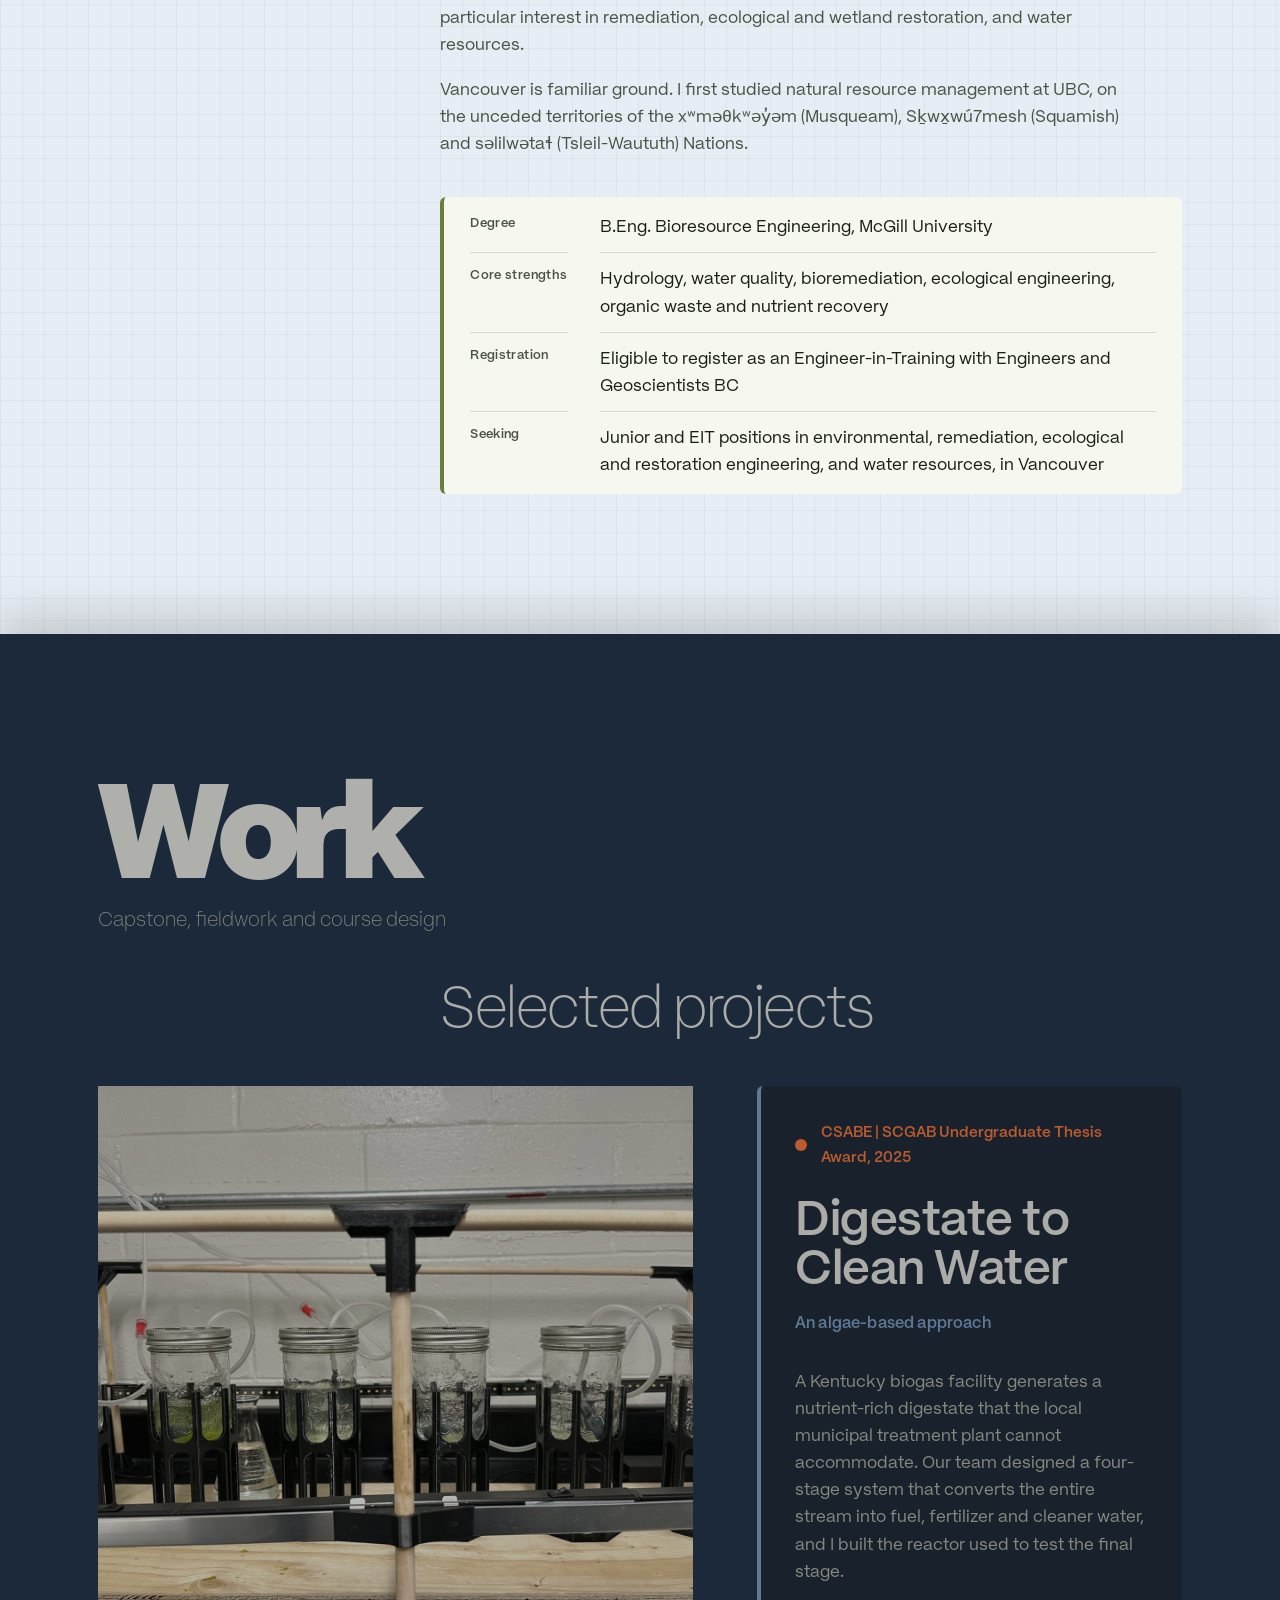
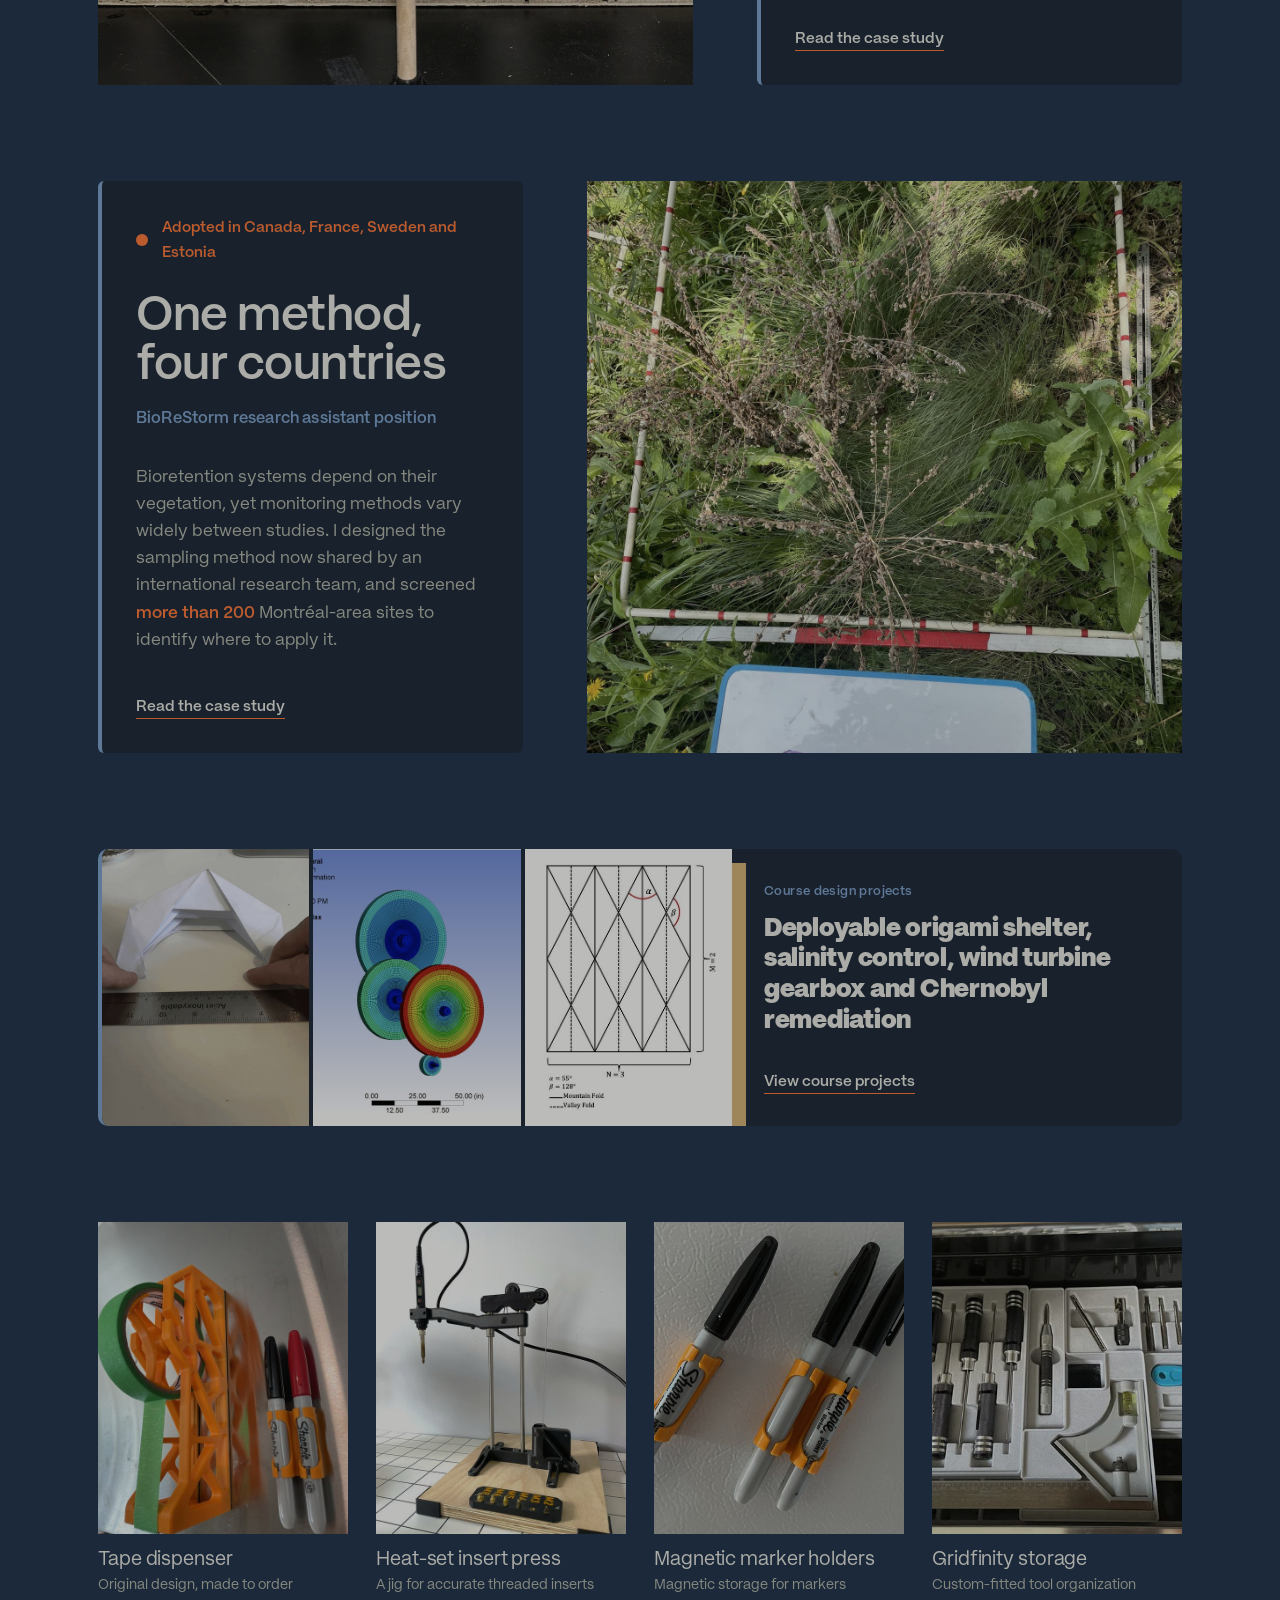
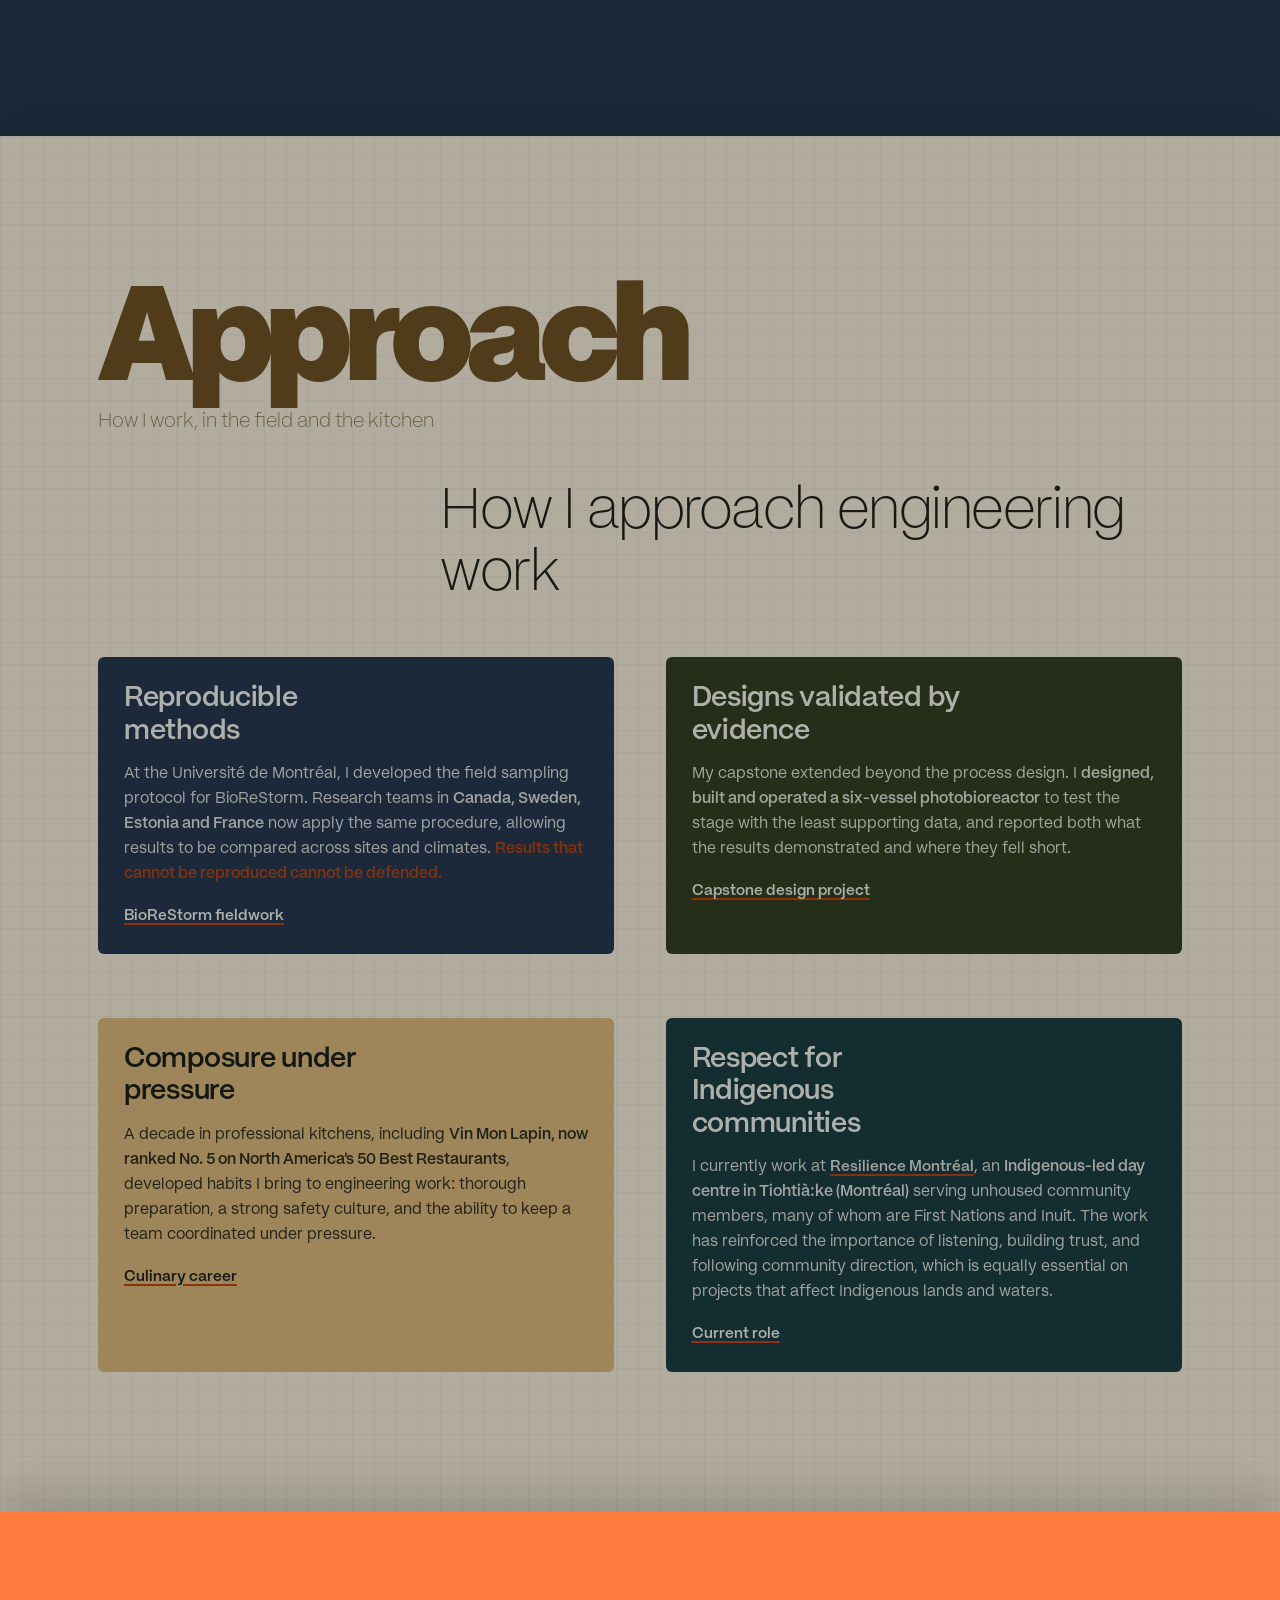
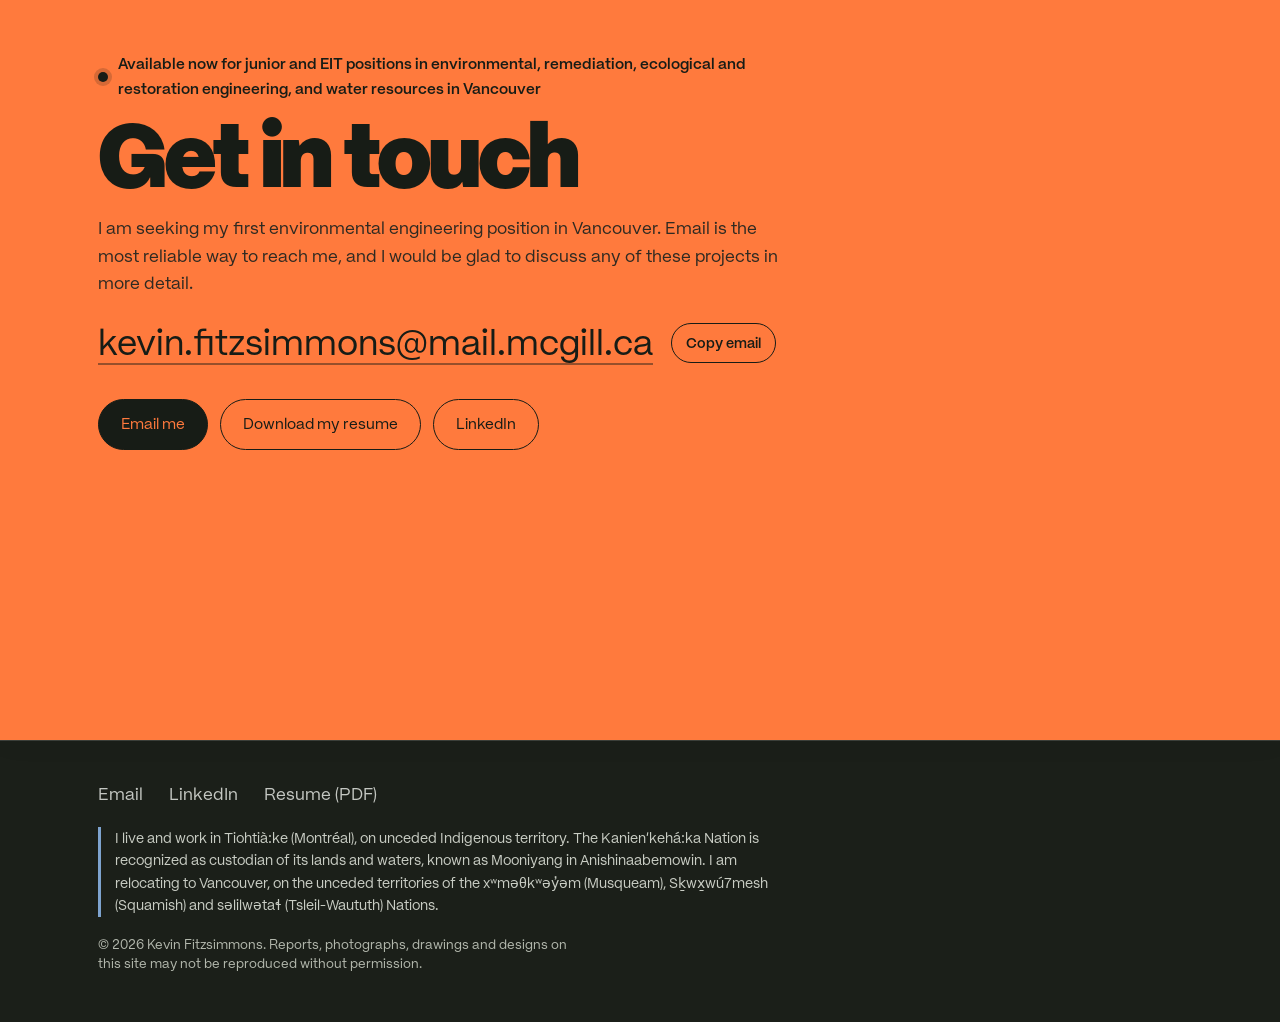
==== commit 9dd8793d: "Full PP Mori family, fixed banner height, solid colour blocks and wider panel palette" ====
--- a/index.html
+++ b/index.html
@@ -12,10 +12,9 @@
 <meta property="og:type" content="website">
 <meta property="og:image" content="https://demslath.github.io/Kevin-Fitzsimmons_Engineering-Portfolio/images/web/photobioreactor_nolights.jpg">
 <meta name="twitter:card" content="summary_large_image">
-<link rel="preload" href="fonts/cmu-serif-500-roman.woff2" as="font" type="font/woff2" crossorigin>
-<link rel="preload" href="fonts/PPMori-Regular.woff2" as="font" type="font/woff2" crossorigin>
-<link rel="preload" href="fonts/PPMori-SemiBold.woff2" as="font" type="font/woff2" crossorigin>
-<link rel="stylesheet" href="style.css?v=20261122">
+<link rel="preload" href="fonts/mori-400.woff2" as="font" type="font/woff2" crossorigin>
+<link rel="preload" href="fonts/mori-600.woff2" as="font" type="font/woff2" crossorigin>
+<link rel="stylesheet" href="style.css?v=20261122b">
 </head>
 <body class="home">
 <a class="skip" href="#main">Skip to content</a>
@@ -214,7 +213,7 @@
     <small>© 2026 Kevin Fitzsimmons. Reports, photographs, drawings and designs on this site may not be reproduced without permission.</small>
   </div>
 </footer>
-<script src="nav.js?v=20261122" defer></script>
-<script src="cover.js?v=20261122" defer></script>
+<script src="nav.js?v=20261122b" defer></script>
+<script src="cover.js?v=20261122b" defer></script>
 </body>
 </html>
--- a/style.css
+++ b/style.css
@@ -1,3 +1,11 @@
+@font-face { font-family: "PP Mori"; src: url("fonts/mori-200.woff2") format("woff2"); font-weight: 200; font-style: normal; font-display: swap; }
+@font-face { font-family: "PP Mori"; src: url("fonts/mori-200i.woff2") format("woff2"); font-weight: 200; font-style: italic; font-display: swap; }
+@font-face { font-family: "PP Mori"; src: url("fonts/mori-400.woff2") format("woff2"); font-weight: 400; font-style: normal; font-display: swap; }
+@font-face { font-family: "PP Mori"; src: url("fonts/mori-400i.woff2") format("woff2"); font-weight: 400; font-style: italic; font-display: swap; }
+@font-face { font-family: "PP Mori"; src: url("fonts/mori-600.woff2") format("woff2"); font-weight: 600; font-style: normal; font-display: swap; }
+@font-face { font-family: "PP Mori"; src: url("fonts/mori-600i.woff2") format("woff2"); font-weight: 600; font-style: italic; font-display: swap; }
+@font-face { font-family: "PP Mori"; src: url("fonts/mori-900.woff2") format("woff2"); font-weight: 900; font-style: normal; font-display: swap; }
+@font-face { font-family: "PP Mori"; src: url("fonts/mori-900i.woff2") format("woff2"); font-weight: 900; font-style: italic; font-display: swap; }
 /* ============================================================
    Kevin Fitzsimmons — Engineering Portfolio
    Visual system taken from the cover of "Digestate to Clean Water":
@@ -8,8 +16,6 @@
 @font-face { font-family: "CMU Serif"; src: url("fonts/cmu-serif-500-roman.woff2") format("woff2"); font-weight: 400; font-style: normal; font-display: swap; }
 @font-face { font-family: "CMU Serif"; src: url("fonts/cmu-serif-500-italic.woff2") format("woff2"); font-weight: 400; font-style: italic; font-display: swap; }
 @font-face { font-family: "CMU Serif"; src: url("fonts/cmu-serif-700-roman.woff2") format("woff2"); font-weight: 700; font-style: normal; font-display: swap; }
-@font-face { font-family: "PP Mori"; src: url("fonts/PPMori-Regular.woff2") format("woff2"); font-weight: 400 500; font-display: swap; }
-@font-face { font-family: "PP Mori"; src: url("fonts/PPMori-SemiBold.woff2") format("woff2"); font-weight: 600 700; font-display: swap; }
 @font-face { font-family: var(--sans); src: url("fonts/inter-tight-latin-400-normal.woff2") format("woff2"); font-weight: 400; font-display: swap; }
 @font-face { font-family: var(--sans); src: url("fonts/inter-tight-latin-500-normal.woff2") format("woff2"); font-weight: 500; font-display: swap; }
 @font-face { font-family: var(--sans); src: url("fonts/inter-tight-latin-600-normal.woff2") format("woff2"); font-weight: 600; font-display: swap; }
@@ -758,7 +764,7 @@
 
 /* phone menu */
 .nav-burger { display: none; }
-@media (max-width: 760px) {
+@media (max-width: 1100px) {
   .nav-inner { flex-direction: row !important; align-items: center !important; flex-wrap: wrap; }
   .nav-burger {
     all: unset; cursor: pointer; display: inline-flex; align-items: center; gap: 10px; margin-left: auto;
@@ -1213,3 +1219,127 @@
 .cover-focus { color: var(--bone); font-family: var(--sans); font-size: 1rem; line-height: 1.45; }
 .cover-cycle { display: inline-block; color: #fff; font-weight: 600; transition: opacity .35s ease, transform .35s ease; }
 .cover-cycle.out { opacity: 0; transform: translateY(6px); }
+
+
+/* ============================================================
+   v18: PP Mori throughout, and stronger colour blocks
+   Weights do the work the serif used to: ExtraLight for large
+   headings and figures, Regular for reading, SemiBold for titles and
+   emphasis, Black for the panel words. Italic only for species names.
+   ============================================================ */
+:root { --serif: "PP Mori", "Inter Tight", "Helvetica Neue", Arial, sans-serif; }
+body { font-family: var(--sans); font-weight: 400; font-feature-settings: "ss01" 0; }
+h1, h2, .masthead h1, .cover-title .name, .lead, .closer h2, .cta h2 { font-family: var(--sans); font-weight: 200; letter-spacing: -0.025em; }
+h2 { line-height: 1.08; }
+h3, .nav-name, .cproj h3, .feature h3, .report h3, .pillars h3, .timeline h3, .courses .cname { font-family: var(--sans); font-weight: 600; letter-spacing: -0.01em; }
+strong, b { font-weight: 600; }
+.panel-word { font-weight: 900; letter-spacing: -0.045em; }
+.panel-word small { font-family: var(--sans); font-weight: 200; letter-spacing: 0; }
+.sc, .masthead .sc, .split-head .sc, .fig figcaption b, .facts dt {
+  font-family: var(--sans); font-variant-caps: normal; font-feature-settings: normal;
+  font-weight: 600; font-size: .8rem; letter-spacing: .03em;
+}
+i, em, .italic { font-family: var(--sans); font-style: italic; font-weight: 400; }
+.pillars .link { font-family: var(--sans); font-style: normal; font-weight: 600; font-size: .95rem; }
+.cover-title .name { font-weight: 200; letter-spacing: -0.03em; }
+.cover-title .role { font-family: var(--sans); font-style: normal; font-weight: 600; letter-spacing: 0; }
+.nav-name { font-size: 1.32rem; letter-spacing: -0.015em; }
+.lead { font-size: clamp(1.45rem, 2.3vw, 1.95rem); line-height: 1.3; }
+.readings strong, .stat strong { font-family: var(--sans); font-weight: 200; letter-spacing: -0.03em; font-feature-settings: "tnum"; }
+
+/* ---------- a wider panel palette: five light and five deep, plus orange to close each page ---------- */
+main > section.section:nth-of-type(1) { background-color: #e7edf4; --word: #22344d; --word-sub: #5b6a7d; --block: #22344d; }
+main > section.section:nth-of-type(2) { background-color: #22344d; --word: #eef0ea; --word-sub: #aeb6a8; --block: #d6b47a; }
+main > section.section:nth-of-type(3) { background-color: #f2ead9; --word: #6b4f22; --word-sub: #8a7550; --block: #b08a4a; }
+main > section.section:nth-of-type(4) { background-color: #2b3420; --word: #eef0ea; --word-sub: #aeb6a8; --block: #7ea3cf; }
+main > section.section:nth-of-type(5) { background-color: #e9eddf; --word: #3f4a22; --word-sub: #66704a; --block: #6b7f3a; }
+main > section.section:nth-of-type(6) { background-color: #3a3022; --word: #eef0ea; --word-sub: #aeb6a8; --block: #d6b47a; }
+main > section.section:nth-of-type(7) { background-color: #e2eeec; --word: #173a40; --word-sub: #4f6e72; --block: #2b6f7c; }
+main > section.section:nth-of-type(8) { background-color: #173a40; --word: #eef0ea; --word-sub: #aeb6a8; --block: #9bb26a; }
+main > section.section:nth-of-type(9) { background-color: #efebe4; --word: #3a3022; --word-sub: #7a6a55; --block: #3a3022; }
+main > section.section:nth-of-type(10) { background-color: #171c16; --word: #eef0ea; --word-sub: #aeb6a8; --block: #7ea3cf; }
+main > section.section:nth-of-type(11) { background-color: #e7edf4; --word: #22344d; --word-sub: #5b6a7d; --block: #22344d; }
+main > section.section:nth-of-type(12) { background-color: #22344d; --word: #eef0ea; --word-sub: #aeb6a8; --block: #d6b47a; }
+
+/* the closing panel on every page: hi-vis orange, the colour of the field vest */
+main > section.section.cta-section {
+  background-color: #ff7a3d; background-image: none;
+  --paper: #171c16; --muted: #2f2a22; --bone: #171c16; --rule: rgba(23,28,22,.2); --accent: #171c16; --accent-ink: #ff7a3d;
+  color: #171c16;
+}
+.cta-section .cta h2 { font-weight: 900; letter-spacing: -0.045em; font-size: clamp(3rem, 7vw, 6.2rem); line-height: .92; color: #171c16; }
+.cta-section .cta-status { color: #171c16; }
+.cta-section .cta-status .dot { background: #171c16; box-shadow: 0 0 0 4px rgba(23,28,22,.18); }
+.cta-section .mail.link { color: #171c16; text-decoration-color: rgba(23,28,22,.45); }
+.cta-section .copy-btn { border-color: #171c16; color: #171c16; }
+.cta-section .copy-btn:hover, .cta-section .copy-btn.is-done { background: #171c16; color: #ff7a3d; }
+.cta-section .btn { border-color: #171c16; color: #171c16; background: transparent; }
+.cta-section .btn:hover { background: rgba(23,28,22,.08); }
+.cta-section .btn-solid { background: #171c16; color: #ff7a3d; border-color: #171c16; }
+.cta-section .btn-solid:hover { background: #000; color: #ffa070; }
+.cta-section .panel-eq { display: none; }
+
+/* ---------- photos sit on a solid offset block in a contrasting colour ---------- */
+@media (min-width: 761px) {
+  .fig .ph, .side-img img, .slides-stage, .feature-media img, .cp-strip-imgs { box-shadow: 14px 14px 0 var(--block, #d6b47a); }
+  .fig .ph, .slides-stage { border-radius: 4px; }
+}
+
+/* ---------- solid colour cards ---------- */
+/* light-on-dark and dark-on-light ink sets for solid fills */
+.brief > div, .pillars article, .train li, .readings li {
+  --paper: #eef0ea; --muted: #d3d8cd; --bone: #eef0ea; --rule: rgba(238,240,234,.22); --box-line: #eef0ea;
+  color: #eef0ea; border: 0 !important; border-radius: 6px; box-shadow: none;
+}
+/* case brief: Problem, My role, Approach, Result */
+.brief > div:nth-child(1) { background: #22344d; }
+.brief > div:nth-child(2) { background: #ff7a3d; --paper: #171c16; --muted: #2f2a22; color: #171c16; }
+.brief > div:nth-child(3) { background: #2f3c1f; }
+.brief > div:nth-child(4) { background: #d6b47a; --paper: #171c16; --muted: #3a3022; color: #171c16; }
+.brief > div dt, .brief > div:nth-child(2) dt { color: inherit !important; opacity: .8; font-family: var(--sans); font-weight: 600; }
+.brief > div dd { color: inherit; }
+.brief > div dd strong { color: inherit; }
+/* course project cards keep the plain stacked list */
+.brief.compact > div { background: none; color: inherit; --paper: inherit; --muted: inherit; border-radius: 0; }
+.brief.compact > div dt { opacity: 1; }
+
+/* approach pillars: four solid colours */
+.pillars article:nth-child(4n+1) { background: #22344d; }
+.pillars article:nth-child(4n+2) { background: #2f3c1f; }
+.pillars article:nth-child(4n+3) { background: #d6b47a; --paper: #171c16; --muted: #3a3022; color: #171c16; }
+.pillars article:nth-child(4n+4) { background: #173a40; }
+.pillars article .link { color: inherit; }
+
+/* treatment train: each stage a step deeper, like water getting cleaner down the line */
+.train li:nth-child(1) { background: #7c6a4f; }
+.train li:nth-child(2) { background: #5d5a3e; }
+.train li:nth-child(3) { background: #3e5a4a; }
+.train li:nth-child(4) { background: #22344d; }
+.train li::before { background: rgba(238,240,234,.16) !important; color: #eef0ea !important; border-color: transparent !important; }
+.train .out { color: #f2dcb4 !important; }
+
+/* experimental results: big light figures on solid tiles */
+.readings li:nth-child(1) { background: #22344d; }
+.readings li:nth-child(2) { background: #2f3c1f; }
+.readings li:nth-child(3) { background: #ff7a3d; --paper: #171c16; --muted: #2f2a22; color: #171c16; }
+.readings strong { color: inherit !important; font-size: clamp(2.2rem, 3.6vw, 3rem) !important; }
+.readings span { color: inherit; opacity: .85; }
+
+/* a quieter frame for the remaining boxes so the solid cards stand out */
+.facts, .note, .timeline li, .roles, .report, .course-grid > .courses, .feature > div:last-child { border-radius: 6px; }
+
+/* banner: one line, fixed height, as before the font change */
+@media (min-width: 1101px) {
+  .nav-inner { height: var(--banner-h); flex-wrap: nowrap; }
+  .nav .nav-links { flex-wrap: nowrap; white-space: nowrap; }
+  .nav-crumb { max-width: 30vw; }
+}
+@media (max-width: 1100px) and (min-width: 761px) {
+  .nav-inner { height: var(--banner-h); }
+  .menu-open .nav-inner { height: auto; }
+}
+.nav-burger { font-family: var(--sans); font-variant-caps: normal; font-feature-settings: normal; font-weight: 600; font-size: 1rem; letter-spacing: .01em; color: #fff; }
+.pillars article h3, .pillars article p, .brief > div dd, .readings li span { color: inherit !important; }
+.pillars article p { opacity: .9; }
+.readings strong { white-space: nowrap; }
+.readings li:nth-child(2) { background: #d6b47a; --paper: #171c16; --muted: #3a3022; color: #171c16; }
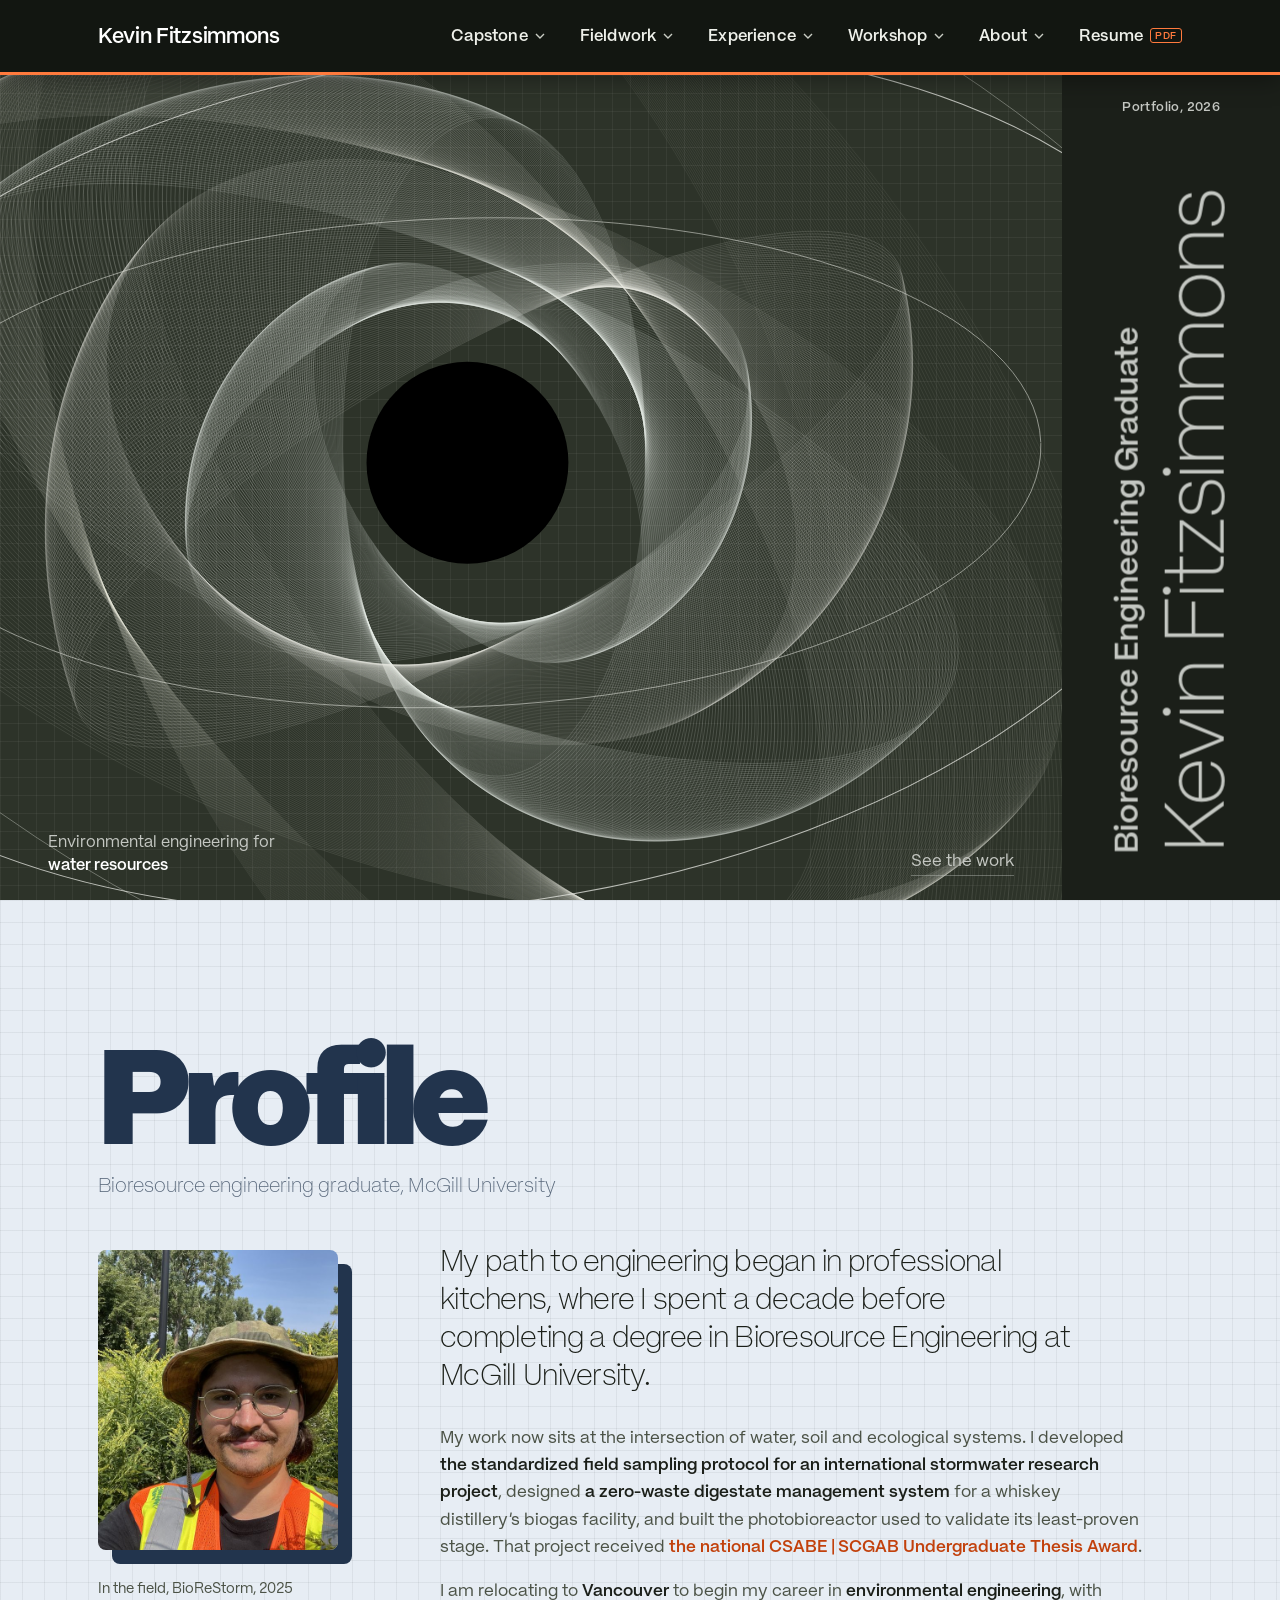
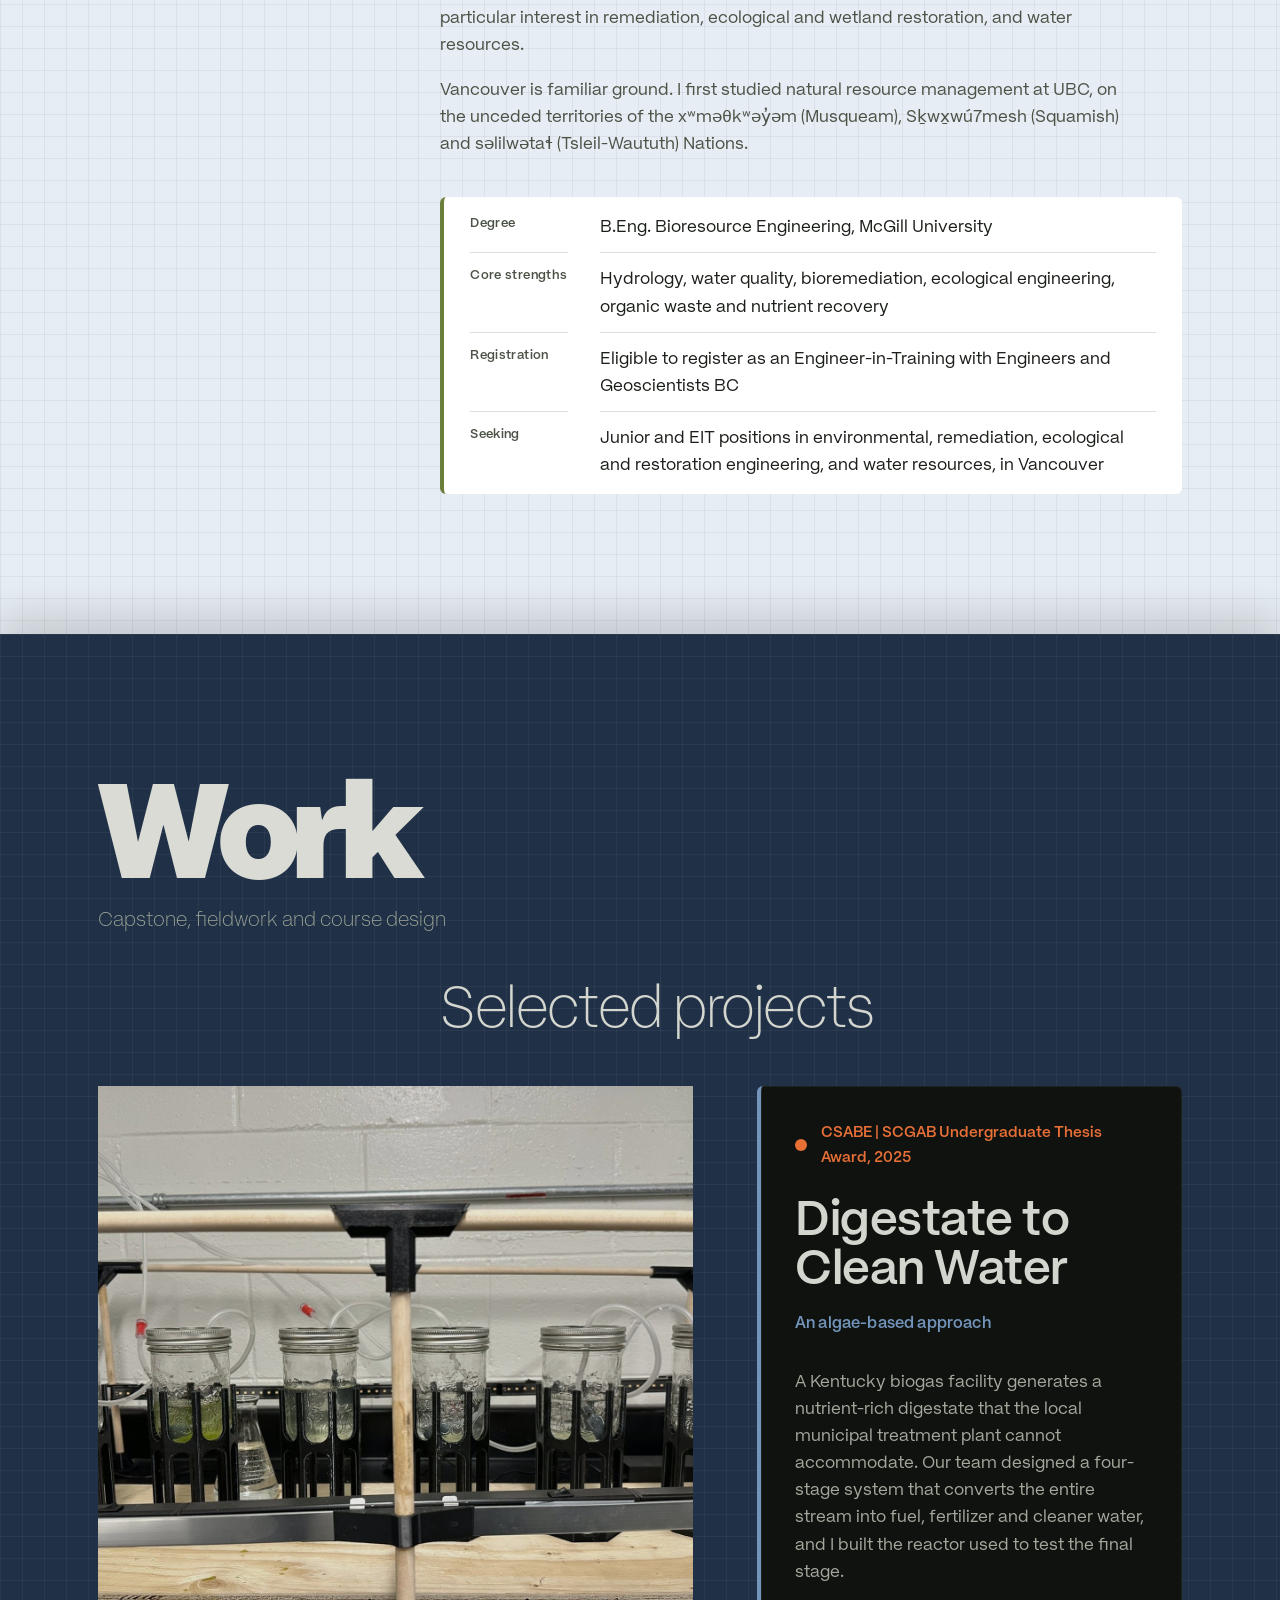
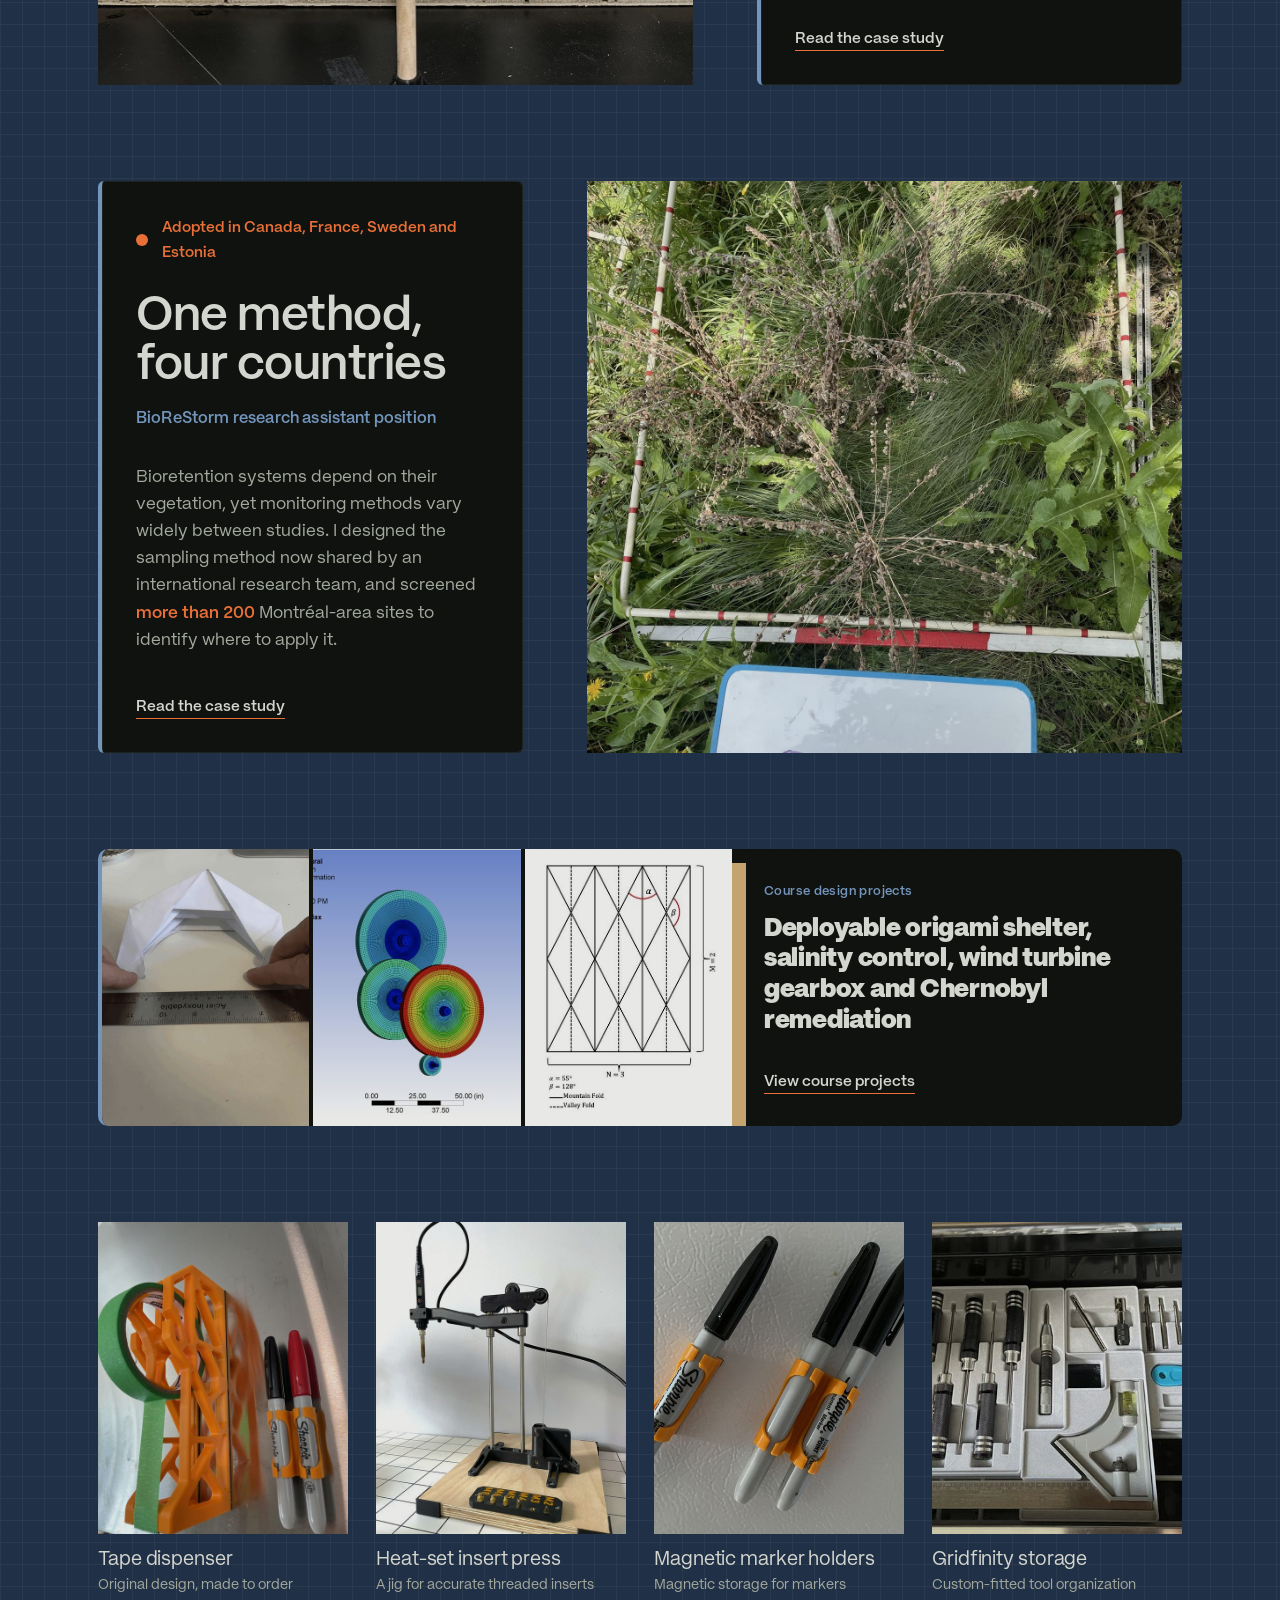
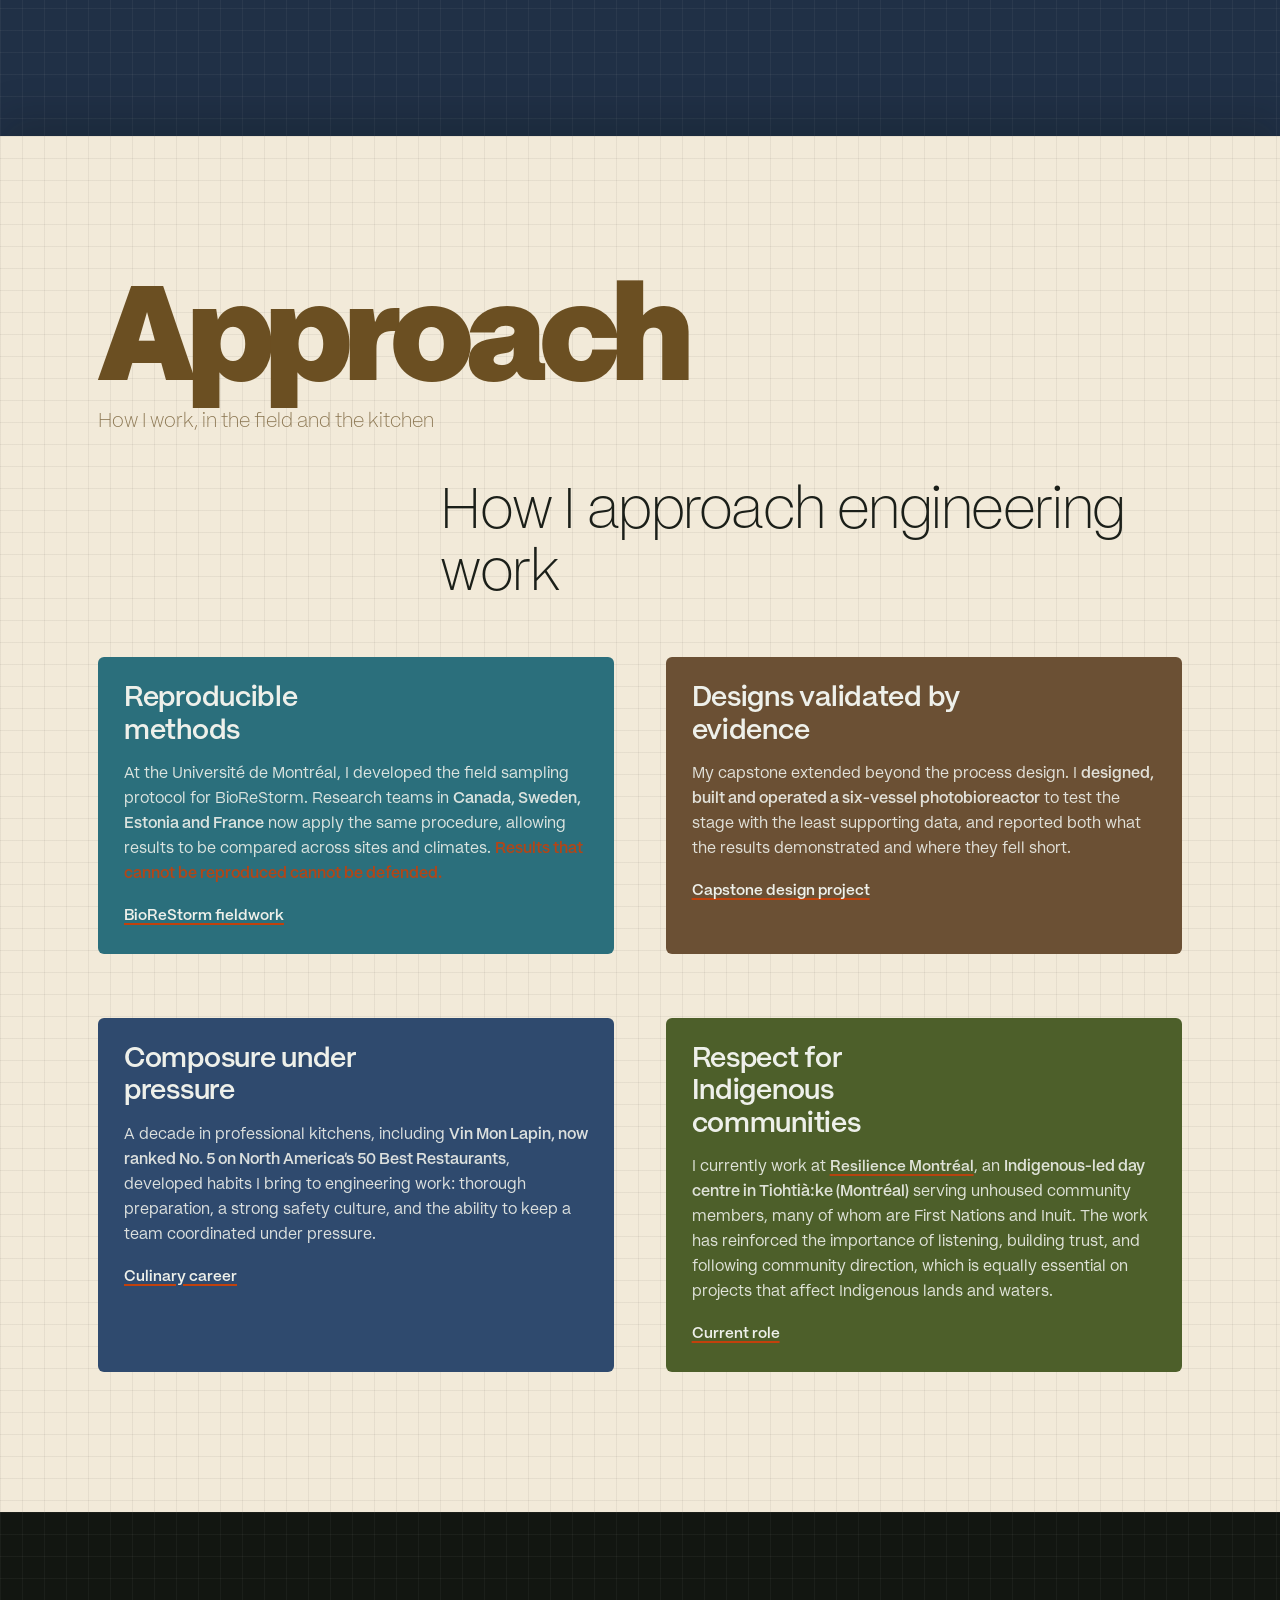
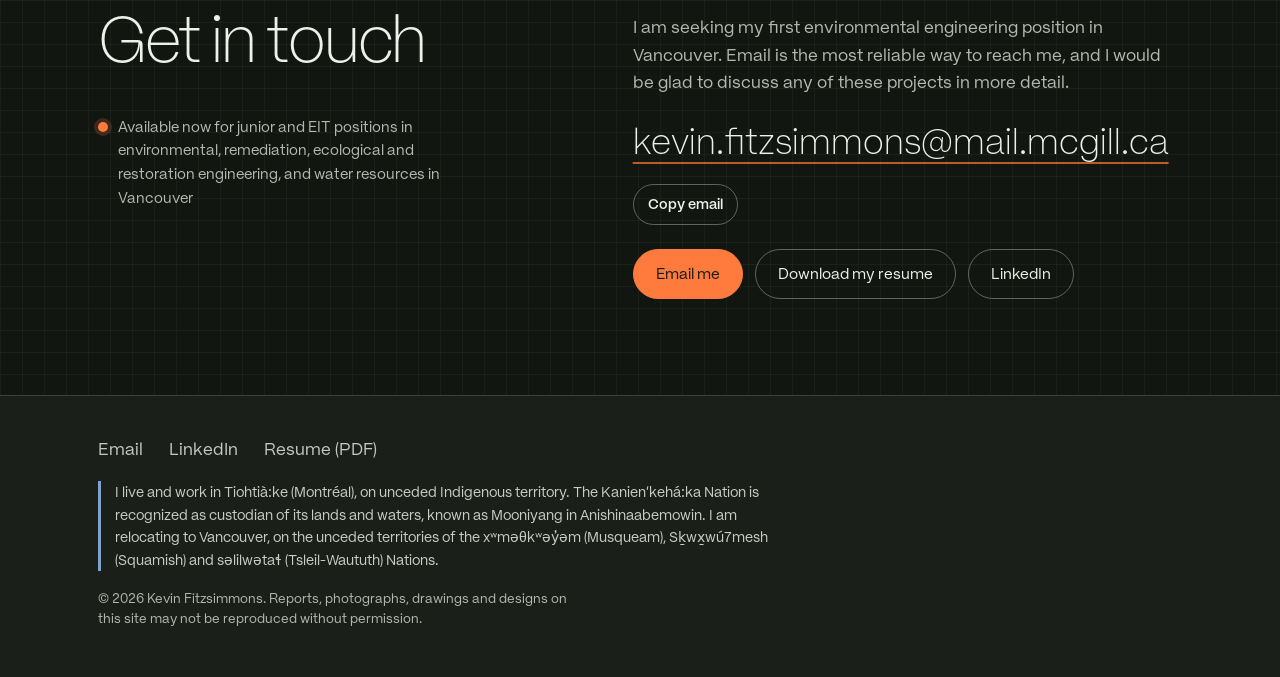
==== commit 15a6f119: "Readable captions, contrasting boxes, consistent grid, quieter contact panel" ====
--- a/index.html
+++ b/index.html
@@ -14,7 +14,7 @@
 <meta name="twitter:card" content="summary_large_image">
 <link rel="preload" href="fonts/mori-400.woff2" as="font" type="font/woff2" crossorigin>
 <link rel="preload" href="fonts/mori-600.woff2" as="font" type="font/woff2" crossorigin>
-<link rel="stylesheet" href="style.css?v=20261122b">
+<link rel="stylesheet" href="style.css?v=20261122c">
 </head>
 <body class="home">
 <a class="skip" href="#main">Skip to content</a>
@@ -213,7 +213,7 @@
     <small>© 2026 Kevin Fitzsimmons. Reports, photographs, drawings and designs on this site may not be reproduced without permission.</small>
   </div>
 </footer>
-<script src="nav.js?v=20261122b" defer></script>
-<script src="cover.js?v=20261122b" defer></script>
+<script src="nav.js?v=20261122c" defer></script>
+<script src="cover.js?v=20261122c" defer></script>
 </body>
 </html>
--- a/style.css
+++ b/style.css
@@ -1261,24 +1261,6 @@
 main > section.section:nth-of-type(11) { background-color: #e7edf4; --word: #22344d; --word-sub: #5b6a7d; --block: #22344d; }
 main > section.section:nth-of-type(12) { background-color: #22344d; --word: #eef0ea; --word-sub: #aeb6a8; --block: #d6b47a; }
 
-/* the closing panel on every page: hi-vis orange, the colour of the field vest */
-main > section.section.cta-section {
-  background-color: #ff7a3d; background-image: none;
-  --paper: #171c16; --muted: #2f2a22; --bone: #171c16; --rule: rgba(23,28,22,.2); --accent: #171c16; --accent-ink: #ff7a3d;
-  color: #171c16;
-}
-.cta-section .cta h2 { font-weight: 900; letter-spacing: -0.045em; font-size: clamp(3rem, 7vw, 6.2rem); line-height: .92; color: #171c16; }
-.cta-section .cta-status { color: #171c16; }
-.cta-section .cta-status .dot { background: #171c16; box-shadow: 0 0 0 4px rgba(23,28,22,.18); }
-.cta-section .mail.link { color: #171c16; text-decoration-color: rgba(23,28,22,.45); }
-.cta-section .copy-btn { border-color: #171c16; color: #171c16; }
-.cta-section .copy-btn:hover, .cta-section .copy-btn.is-done { background: #171c16; color: #ff7a3d; }
-.cta-section .btn { border-color: #171c16; color: #171c16; background: transparent; }
-.cta-section .btn:hover { background: rgba(23,28,22,.08); }
-.cta-section .btn-solid { background: #171c16; color: #ff7a3d; border-color: #171c16; }
-.cta-section .btn-solid:hover { background: #000; color: #ffa070; }
-.cta-section .panel-eq { display: none; }
-
 /* ---------- photos sit on a solid offset block in a contrasting colour ---------- */
 @media (min-width: 761px) {
   .fig .ph, .side-img img, .slides-stage, .feature-media img, .cp-strip-imgs { box-shadow: 14px 14px 0 var(--block, #d6b47a); }
@@ -1291,40 +1273,6 @@
   --paper: #eef0ea; --muted: #d3d8cd; --bone: #eef0ea; --rule: rgba(238,240,234,.22); --box-line: #eef0ea;
   color: #eef0ea; border: 0 !important; border-radius: 6px; box-shadow: none;
 }
-/* case brief: Problem, My role, Approach, Result */
-.brief > div:nth-child(1) { background: #22344d; }
-.brief > div:nth-child(2) { background: #ff7a3d; --paper: #171c16; --muted: #2f2a22; color: #171c16; }
-.brief > div:nth-child(3) { background: #2f3c1f; }
-.brief > div:nth-child(4) { background: #d6b47a; --paper: #171c16; --muted: #3a3022; color: #171c16; }
-.brief > div dt, .brief > div:nth-child(2) dt { color: inherit !important; opacity: .8; font-family: var(--sans); font-weight: 600; }
-.brief > div dd { color: inherit; }
-.brief > div dd strong { color: inherit; }
-/* course project cards keep the plain stacked list */
-.brief.compact > div { background: none; color: inherit; --paper: inherit; --muted: inherit; border-radius: 0; }
-.brief.compact > div dt { opacity: 1; }
-
-/* approach pillars: four solid colours */
-.pillars article:nth-child(4n+1) { background: #22344d; }
-.pillars article:nth-child(4n+2) { background: #2f3c1f; }
-.pillars article:nth-child(4n+3) { background: #d6b47a; --paper: #171c16; --muted: #3a3022; color: #171c16; }
-.pillars article:nth-child(4n+4) { background: #173a40; }
-.pillars article .link { color: inherit; }
-
-/* treatment train: each stage a step deeper, like water getting cleaner down the line */
-.train li:nth-child(1) { background: #7c6a4f; }
-.train li:nth-child(2) { background: #5d5a3e; }
-.train li:nth-child(3) { background: #3e5a4a; }
-.train li:nth-child(4) { background: #22344d; }
-.train li::before { background: rgba(238,240,234,.16) !important; color: #eef0ea !important; border-color: transparent !important; }
-.train .out { color: #f2dcb4 !important; }
-
-/* experimental results: big light figures on solid tiles */
-.readings li:nth-child(1) { background: #22344d; }
-.readings li:nth-child(2) { background: #2f3c1f; }
-.readings li:nth-child(3) { background: #ff7a3d; --paper: #171c16; --muted: #2f2a22; color: #171c16; }
-.readings strong { color: inherit !important; font-size: clamp(2.2rem, 3.6vw, 3rem) !important; }
-.readings span { color: inherit; opacity: .85; }
-
 /* a quieter frame for the remaining boxes so the solid cards stand out */
 .facts, .note, .timeline li, .roles, .report, .course-grid > .courses, .feature > div:last-child { border-radius: 6px; }
 
@@ -1343,3 +1291,99 @@
 .pillars article p { opacity: .9; }
 .readings strong { white-space: nowrap; }
 .readings li:nth-child(2) { background: #d6b47a; --paper: #171c16; --muted: #3a3022; color: #171c16; }
+
+
+/* ============================================================
+   v19: captions, box contrast, consistent grid, quieter contact panel
+   ============================================================ */
+/* every panel has the same drafting grid, tinted for light or deep grounds */
+main > section.section {
+  background-image: linear-gradient(var(--gridline, rgba(27,31,25,.06)) 1px, transparent 1px),
+                    linear-gradient(90deg, var(--gridline, rgba(27,31,25,.06)) 1px, transparent 1px) !important;
+  background-size: 22px 22px !important; background-repeat: repeat !important; background-position: 0 0 !important;
+}
+/* boxes never take the colour of the panel they sit on:
+   light panels get white boxes, deep panels near-black ones,
+   and solid cards draw from the four colours that are not the panel's own */
+main > section.section:nth-of-type(1) { --ca: #4d5f2a; --ia: #eef0ea; --cb: #d6b47a; --ib: #171c16; --cc: #2b6f7c; --ic: #eef0ea; --cd: #6b5034; --id: #eef0ea; --box-bg: #ffffff; --slate-bg: #ffffff; --moss-bg: #ffffff; --sand-bg: #ffffff; --gridline: rgba(27,31,25,.06); }
+main > section.section:nth-of-type(2) { --ca: #2b6f7c; --ia: #eef0ea; --cb: #6b5034; --ib: #eef0ea; --cc: #4d5f2a; --ic: #eef0ea; --cd: #d6b47a; --id: #171c16; --box-bg: #0f1310; --slate-bg: #0f1310; --moss-bg: #0f1310; --sand-bg: #0f1310; --raise: #0f1310; --gridline: rgba(238,240,234,.055); }
+main > section.section:nth-of-type(3) { --ca: #2b6f7c; --ia: #eef0ea; --cb: #6b5034; --ib: #eef0ea; --cc: #2f4a6e; --ic: #eef0ea; --cd: #4d5f2a; --id: #eef0ea; --box-bg: #ffffff; --slate-bg: #ffffff; --moss-bg: #ffffff; --sand-bg: #ffffff; --gridline: rgba(27,31,25,.06); }
+main > section.section:nth-of-type(4) { --ca: #6b5034; --ia: #eef0ea; --cb: #2f4a6e; --ib: #eef0ea; --cc: #4d5f2a; --ic: #eef0ea; --cd: #d6b47a; --id: #171c16; --box-bg: #0f1310; --slate-bg: #0f1310; --moss-bg: #0f1310; --sand-bg: #0f1310; --raise: #0f1310; --gridline: rgba(238,240,234,.055); }
+main > section.section:nth-of-type(5) { --ca: #2f4a6e; --ia: #eef0ea; --cb: #4d5f2a; --ib: #eef0ea; --cc: #d6b47a; --ic: #171c16; --cd: #2b6f7c; --id: #eef0ea; --box-bg: #ffffff; --slate-bg: #ffffff; --moss-bg: #ffffff; --sand-bg: #ffffff; --gridline: rgba(27,31,25,.06); }
+main > section.section:nth-of-type(6) { --ca: #2b6f7c; --ia: #eef0ea; --cb: #6b5034; --ib: #eef0ea; --cc: #2f4a6e; --ic: #eef0ea; --cd: #d6b47a; --id: #171c16; --box-bg: #0f1310; --slate-bg: #0f1310; --moss-bg: #0f1310; --sand-bg: #0f1310; --raise: #0f1310; --gridline: rgba(238,240,234,.055); }
+main > section.section:nth-of-type(7) { --ca: #d6b47a; --ia: #171c16; --cb: #2b6f7c; --ib: #eef0ea; --cc: #6b5034; --ic: #eef0ea; --cd: #2f4a6e; --id: #eef0ea; --box-bg: #ffffff; --slate-bg: #ffffff; --moss-bg: #ffffff; --sand-bg: #ffffff; --gridline: rgba(27,31,25,.06); }
+main > section.section:nth-of-type(8) { --ca: #4d5f2a; --ia: #eef0ea; --cb: #d6b47a; --ib: #171c16; --cc: #2b6f7c; --ic: #eef0ea; --cd: #6b5034; --id: #eef0ea; --box-bg: #0f1310; --slate-bg: #0f1310; --moss-bg: #0f1310; --sand-bg: #0f1310; --raise: #0f1310; --gridline: rgba(238,240,234,.055); }
+main > section.section:nth-of-type(9) { --ca: #6b5034; --ia: #eef0ea; --cb: #2f4a6e; --ib: #eef0ea; --cc: #4d5f2a; --ic: #eef0ea; --cd: #d6b47a; --id: #171c16; --box-bg: #ffffff; --slate-bg: #ffffff; --moss-bg: #ffffff; --sand-bg: #ffffff; --gridline: rgba(27,31,25,.06); }
+main > section.section:nth-of-type(10) { --ca: #2f4a6e; --ia: #eef0ea; --cb: #4d5f2a; --ib: #eef0ea; --cc: #d6b47a; --ic: #171c16; --cd: #2b6f7c; --id: #eef0ea; --box-bg: #2a3424; --slate-bg: #2a3424; --moss-bg: #2a3424; --sand-bg: #2a3424; --raise: #2a3424; --gridline: rgba(238,240,234,.055); }
+main > section.section:nth-of-type(11) { --ca: #4d5f2a; --ia: #eef0ea; --cb: #d6b47a; --ib: #171c16; --cc: #2b6f7c; --ic: #eef0ea; --cd: #6b5034; --id: #eef0ea; --box-bg: #ffffff; --slate-bg: #ffffff; --moss-bg: #ffffff; --sand-bg: #ffffff; --gridline: rgba(27,31,25,.06); }
+main > section.section:nth-of-type(12) { --ca: #4d5f2a; --ia: #eef0ea; --cb: #d6b47a; --ib: #171c16; --cc: #2b6f7c; --ic: #eef0ea; --cd: #6b5034; --id: #eef0ea; --box-bg: #0f1310; --slate-bg: #0f1310; --moss-bg: #0f1310; --sand-bg: #0f1310; --raise: #0f1310; --gridline: rgba(238,240,234,.055); }
+.brief > div, .pillars article, .train li, .readings li { color: var(--ink-c); --paper: var(--ink-c); --muted: var(--ink-c); --bone: var(--ink-c); --box-line: var(--ink-c); }
+.brief > div:nth-child(1) { background: var(--ca); --ink-c: var(--ia); }
+.brief > div:nth-child(2) { background: #ff7a3d; --ink-c: #171c16; }
+.brief > div:nth-child(3) { background: var(--cb); --ink-c: var(--ib); }
+.brief > div:nth-child(4) { background: var(--cc); --ink-c: var(--ic); }
+.brief.compact > div { background: none; --ink-c: inherit; color: inherit; }
+.pillars article:nth-child(4n+1) { background: var(--ca); --ink-c: var(--ia); }
+.pillars article:nth-child(4n+2) { background: var(--cb); --ink-c: var(--ib); }
+.pillars article:nth-child(4n+3) { background: var(--cc); --ink-c: var(--ic); }
+.pillars article:nth-child(4n+4) { background: var(--cd); --ink-c: var(--id); }
+.train li:nth-child(4n+1) { background: var(--ca); --ink-c: var(--ia); }
+.train li:nth-child(4n+2) { background: var(--cb); --ink-c: var(--ib); }
+.train li:nth-child(4n+3) { background: var(--cc); --ink-c: var(--ic); }
+.train li:nth-child(4n+4) { background: var(--cd); --ink-c: var(--id); }
+.train li::before { background: rgba(255,255,255,.18) !important; color: inherit !important; border-color: transparent !important; }
+.train .out { color: inherit !important; opacity: .85; }
+.readings li:nth-child(1) { background: var(--ca); --ink-c: var(--ia); }
+.readings li:nth-child(2) { background: var(--cc); --ink-c: var(--ic); }
+.readings li:nth-child(3) { background: #ff7a3d; --ink-c: #171c16; }
+.readings strong { color: inherit !important; font-size: clamp(2.2rem, 3.6vw, 3rem) !important; }
+.pillars article .link, .brief a { color: inherit; }
+/* deep-panel boxes: a faint edge so they read as boxes, not holes */
+main > section.section:nth-of-type(even) :is(.facts, .note, .timeline li, .roles, .report, .feature > div:last-child, .course-grid > .courses, .cproj, .kitchen li, .kitchen article) { box-shadow: inset 0 0 0 1px rgba(238,240,234,.08); }
+
+/* ---------- captions: always below the picture, with room to breathe ---------- */
+.fig figcaption, .side-img figcaption, .portrait figcaption, .field-portrait figcaption {
+  margin-top: 14px; font-size: .9rem; line-height: 1.45; color: var(--muted); max-width: 60ch;
+}
+@media (min-width: 761px) {
+  .fig figcaption, .side-img figcaption { margin-top: 28px; }
+}
+/* slideshow captions sit on their own strip under the image, not over it */
+.slide { display: flex; flex-direction: column; }
+.slide > button, .slide > img, .slide > video { flex: 1 1 auto; min-height: 0; height: auto !important; }
+.slide figcaption {
+  position: static; flex: none; background: #121611; color: #eef0ea;
+  padding: 11px 16px 12px; font-size: .88rem; font-weight: 400; line-height: 1.4;
+  white-space: normal; overflow-wrap: anywhere;
+}
+
+/* ---------- contact panel: dark and quiet, orange used only for accents ---------- */
+main > section.section.cta-section {
+  background-color: #121611 !important; color: #eef0ea;
+  --paper: #eef0ea; --muted: #b3b8ad; --bone: #c4c7c2; --rule: rgba(196,199,194,.2); --accent: #ff7a3d; --accent-ink: #171c16;
+  --gridline: rgba(238,240,234,.045);
+  border-top: 3px solid #ff7a3d; box-shadow: none !important;
+  min-height: 0 !important; padding: clamp(56px, 8vw, 96px) 0 !important;
+}
+.cta-section .panel-eq, .cta-section .panel-shade { display: none !important; }
+.cta-section .cta {
+  display: grid; grid-template-columns: minmax(0, 5fr) minmax(0, 6fr); column-gap: clamp(32px, 6vw, 96px); row-gap: 14px; align-items: start;
+}
+.cta-section .cta h2 { grid-column: 1; grid-row: 1; margin: 0; font-weight: 200; font-size: clamp(2.6rem, 5vw, 4.4rem); line-height: 1; letter-spacing: -0.035em; color: #eef0ea; }
+.cta-section .cta-status { grid-column: 1; grid-row: 2; margin: 6px 0 0; font-weight: 400; font-size: .92rem; color: #b3b8ad; max-width: 40ch; align-items: flex-start; }
+.cta-section .cta-status .dot { background: #ff7a3d; box-shadow: 0 0 0 4px rgba(255,122,61,.18); margin-top: 6px; }
+.cta-section .cta-note { grid-column: 2; grid-row: 1; margin: 6px 0 0; color: #b3b8ad; }
+.cta-section .cta-mail { grid-column: 2; grid-row: 2; margin-top: 4px; }
+.cta-section .cta .btn-row { grid-column: 2; grid-row: 3; margin-top: 10px; }
+.cta-section .mail.link { color: #eef0ea; font-weight: 200; text-decoration-color: rgba(255,122,61,.7); }
+.cta-section .copy-btn { border-color: rgba(238,240,234,.35); color: #eef0ea; }
+.cta-section .copy-btn:hover, .cta-section .copy-btn.is-done { background: #ff7a3d; border-color: #ff7a3d; color: #171c16; }
+.cta-section .btn { border-color: rgba(238,240,234,.35); color: #eef0ea; background: transparent; }
+.cta-section .btn:hover { border-color: #ff7a3d; color: #ff7a3d; }
+.cta-section .btn-solid { background: #ff7a3d; border-color: #ff7a3d; color: #171c16; }
+.cta-section .btn-solid:hover { background: #ff9461; color: #171c16; }
+@media (max-width: 860px) {
+  .cta-section .cta { grid-template-columns: 1fr; }
+  .cta-section .cta > * { grid-column: 1 !important; grid-row: auto !important; }
+}
+@media (min-width: 761px) { .slides-thumbs { margin-top: 28px !important; } }
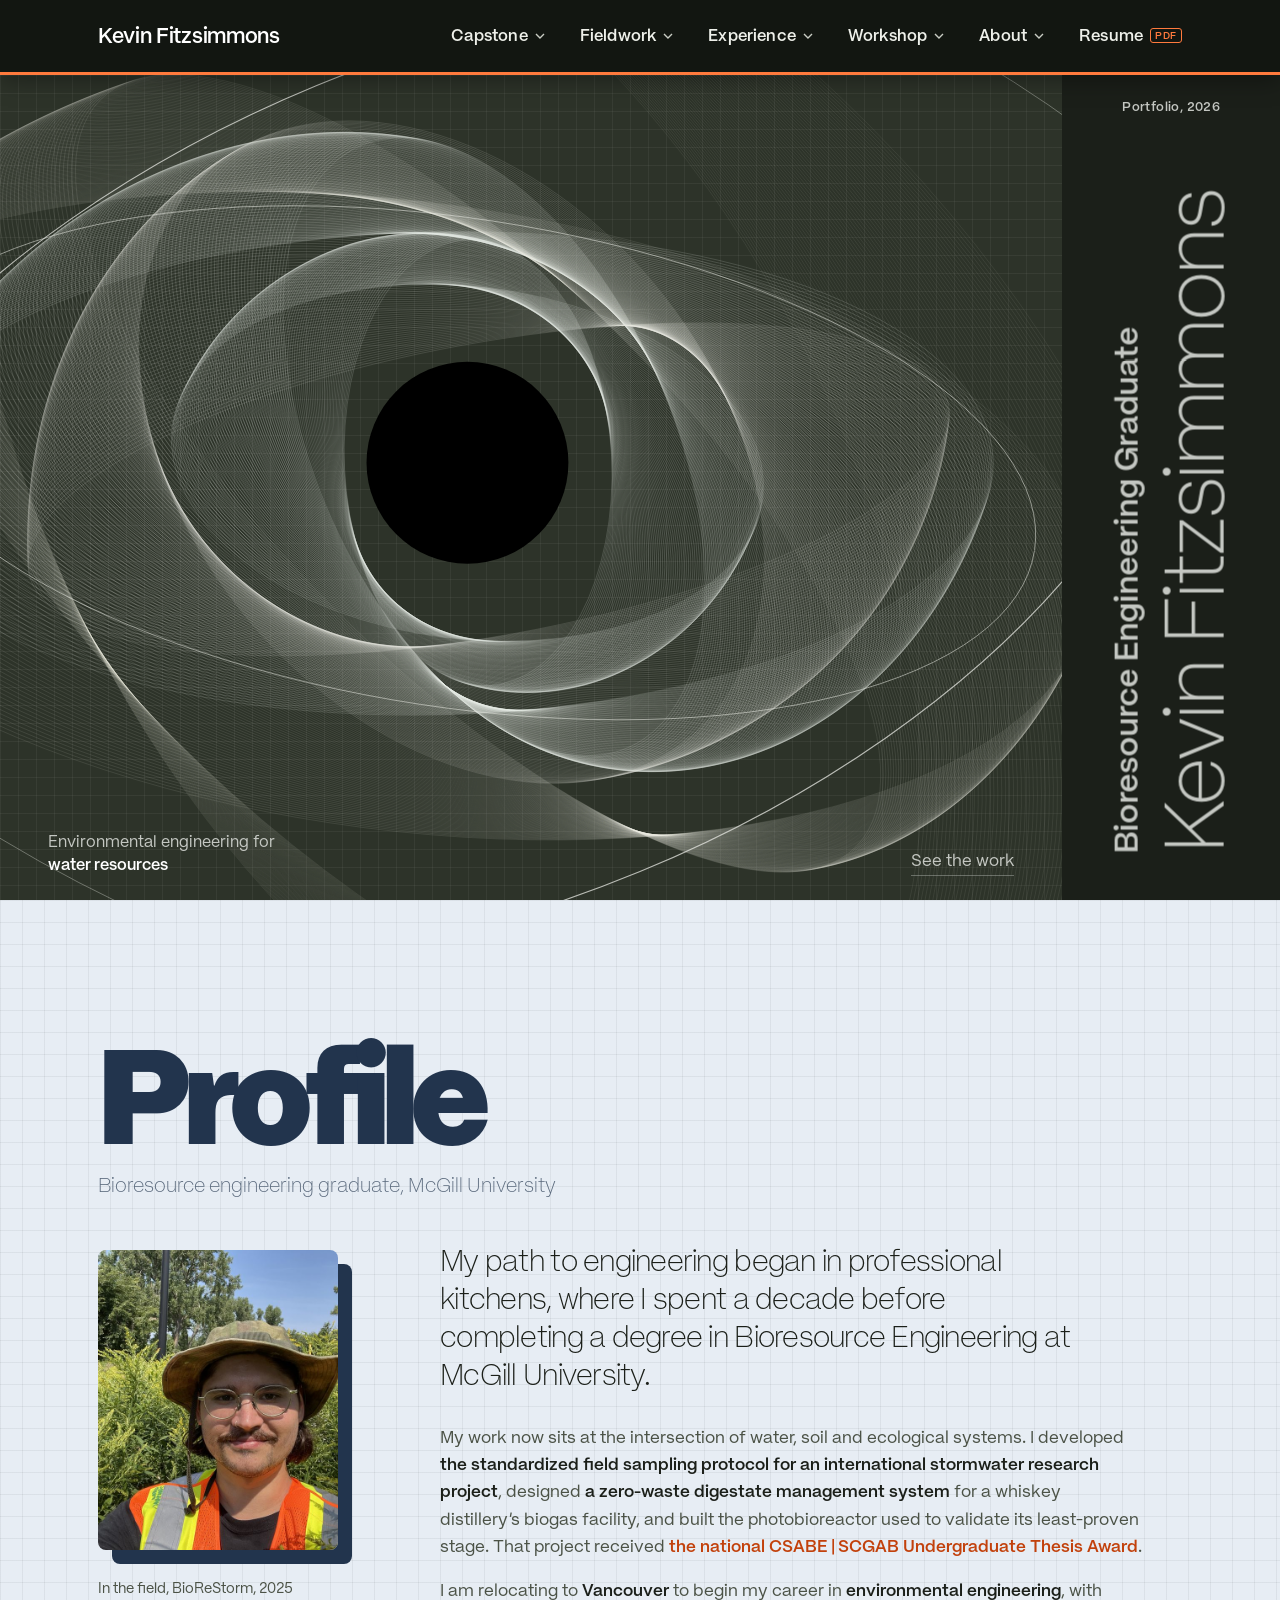
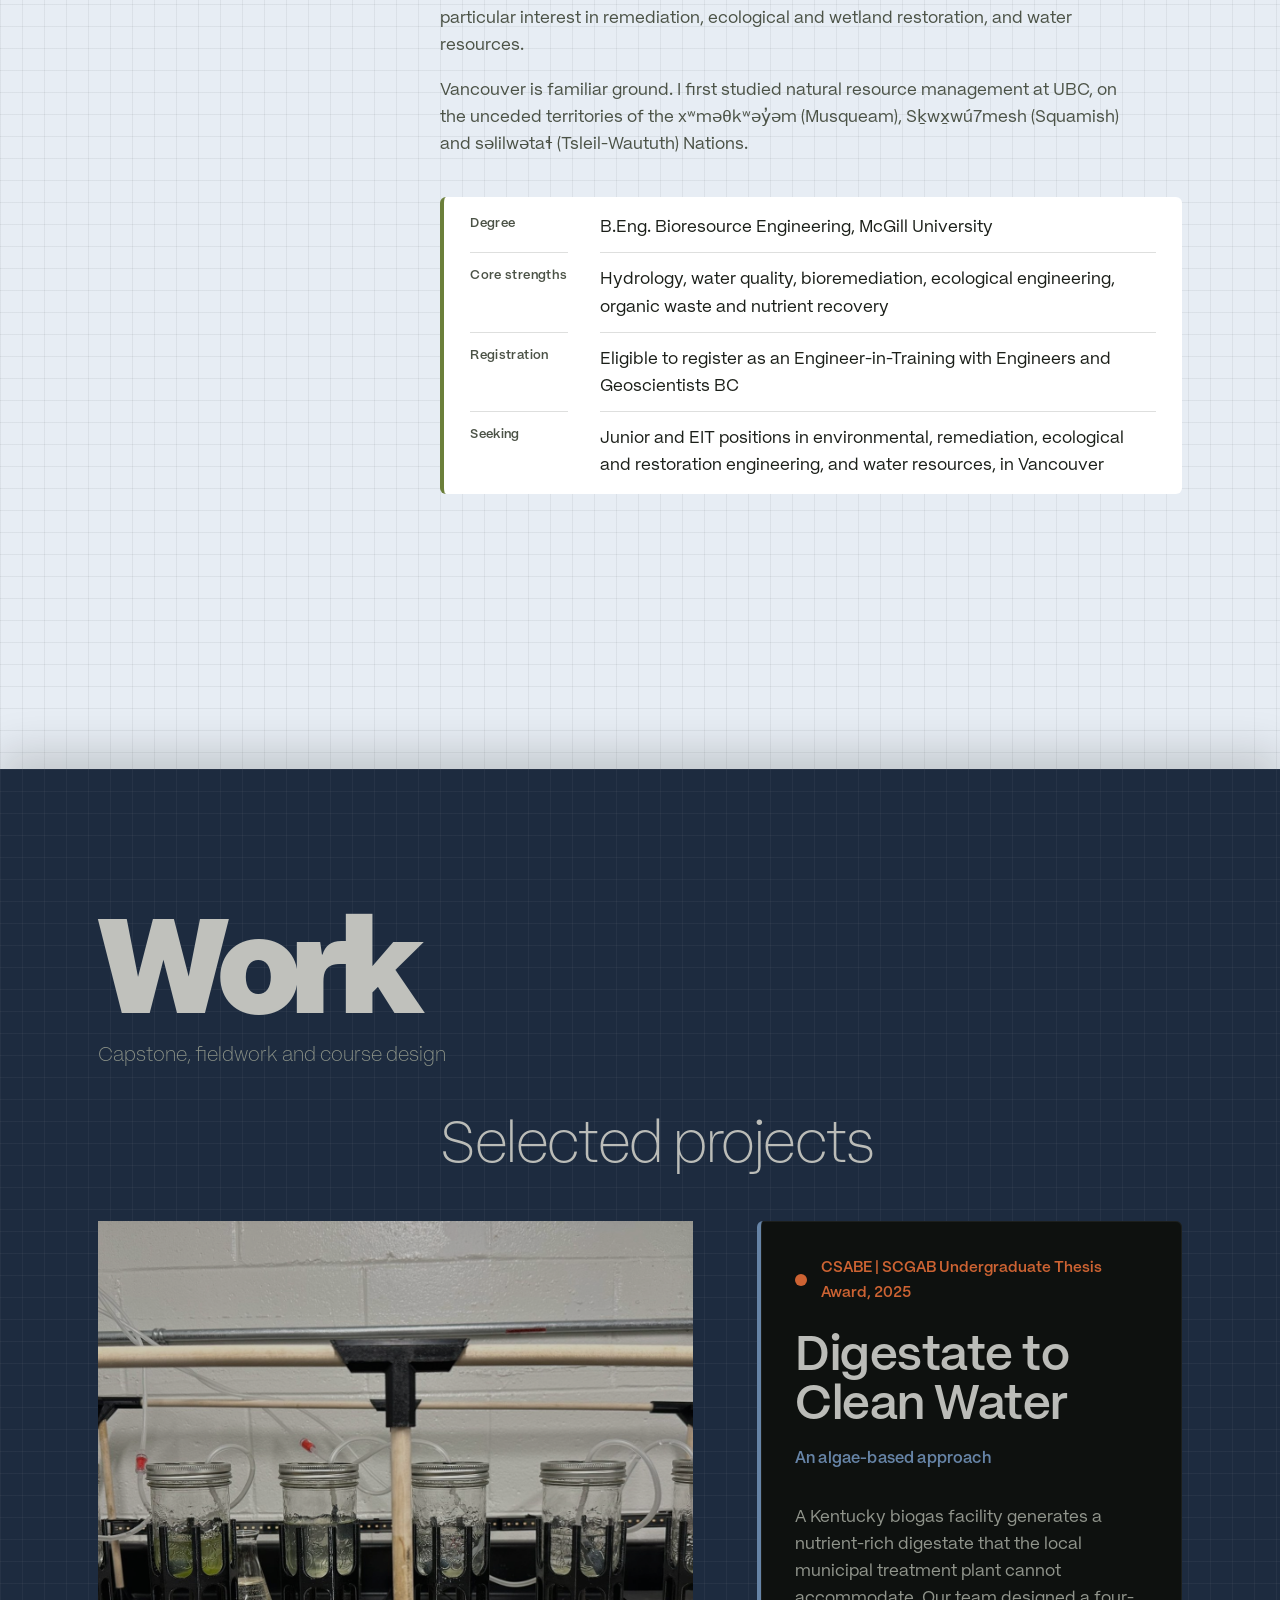
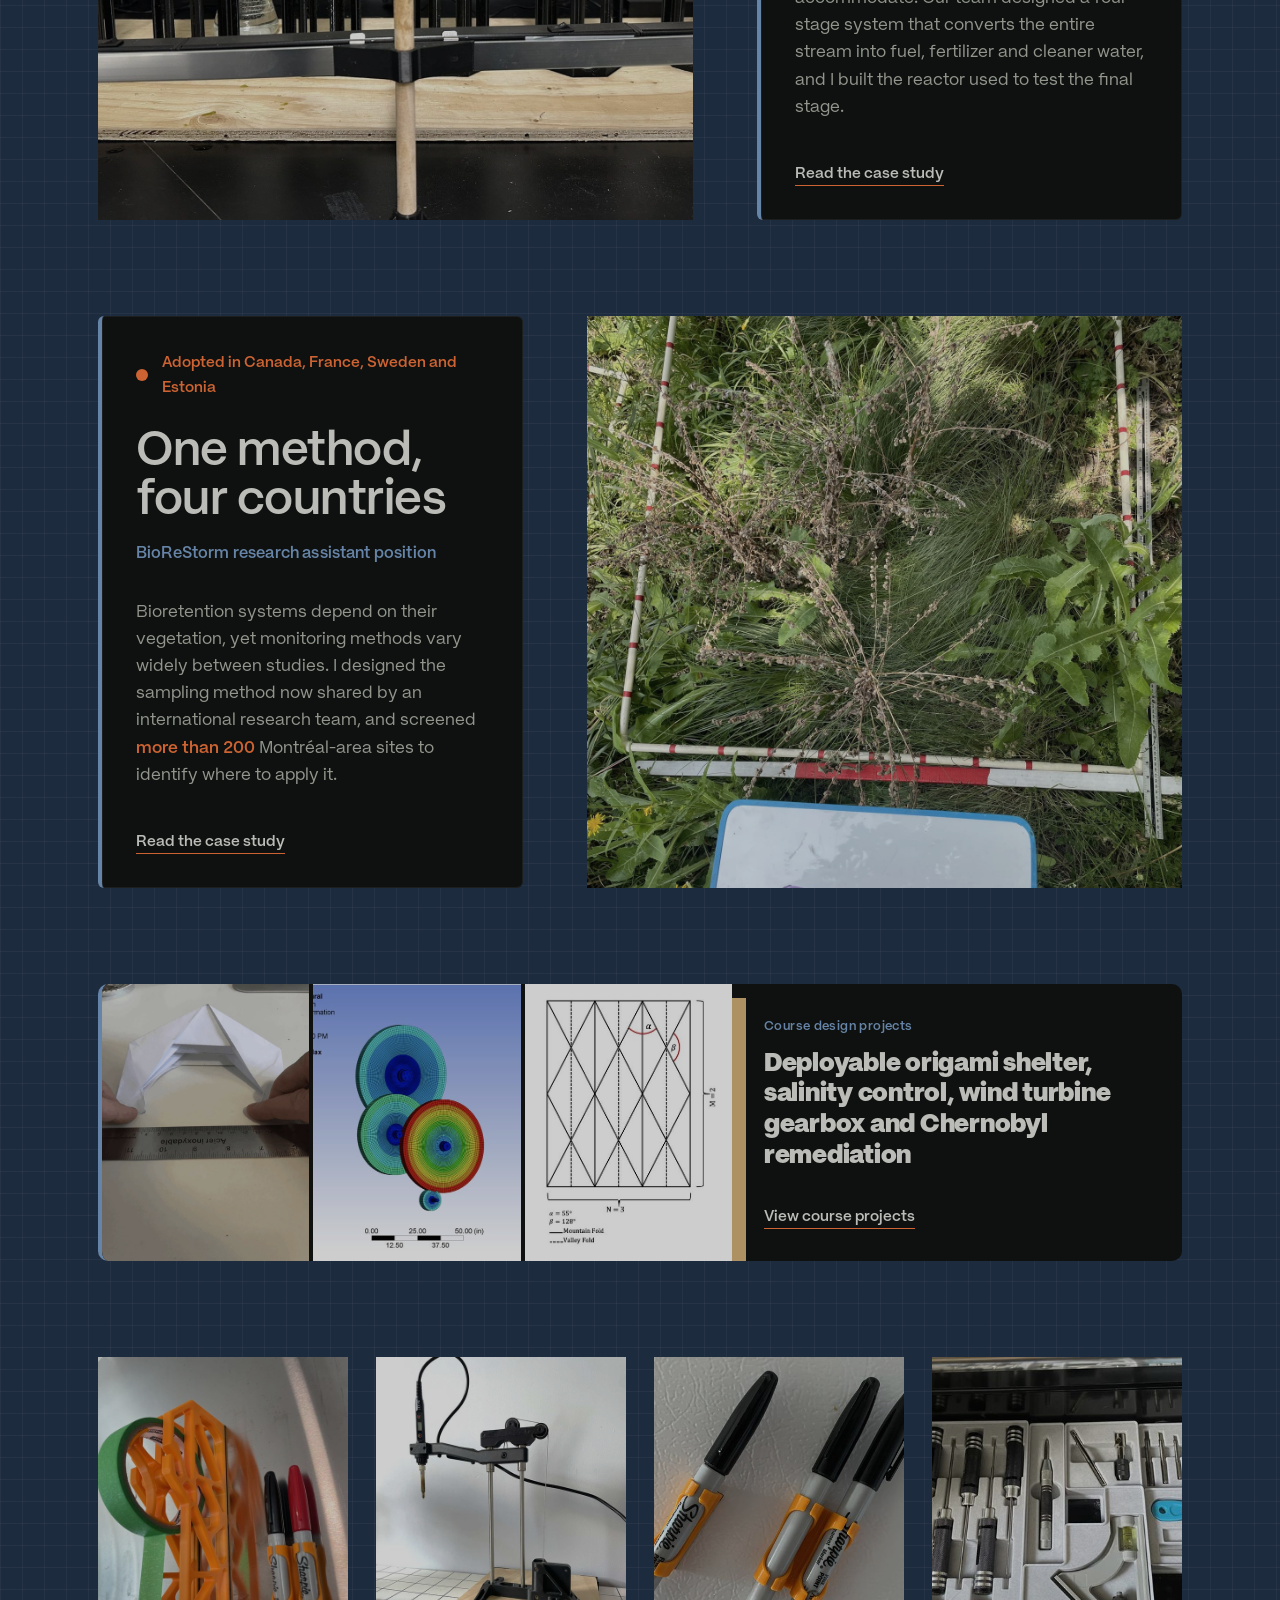
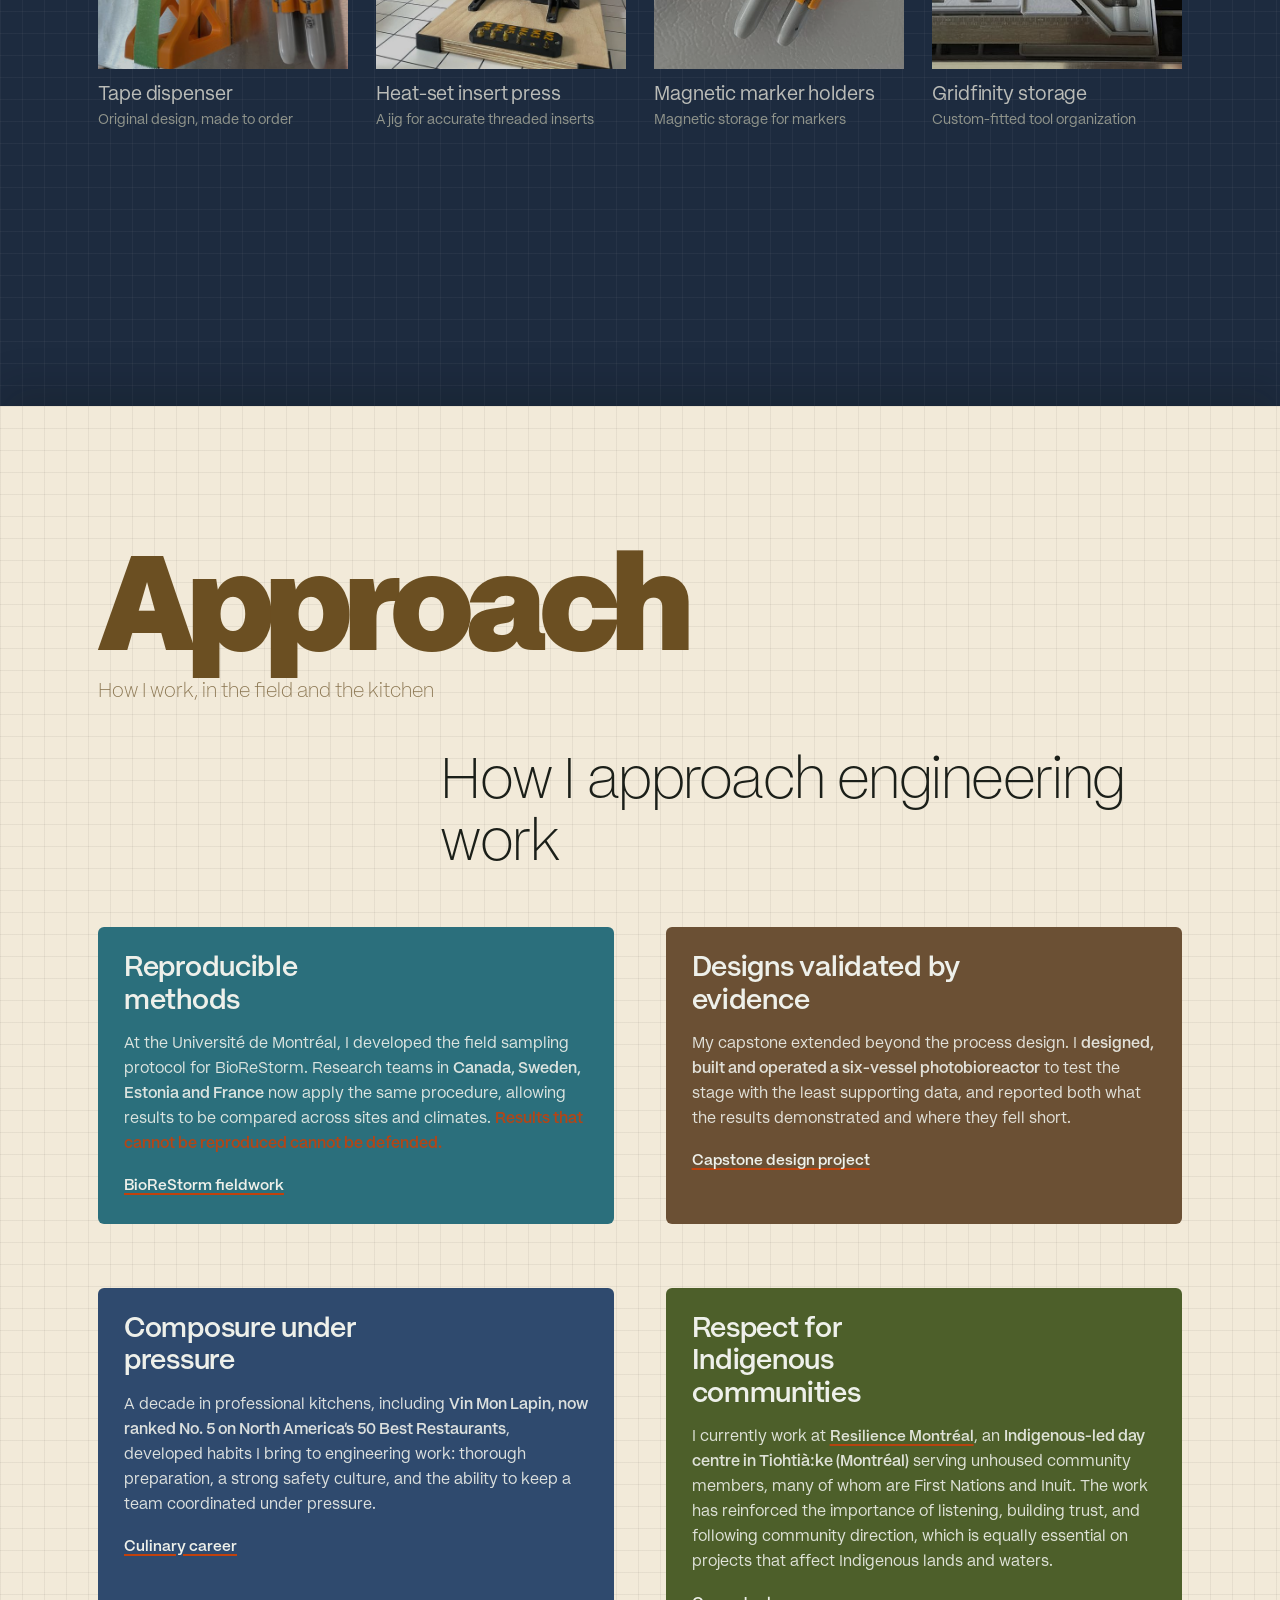
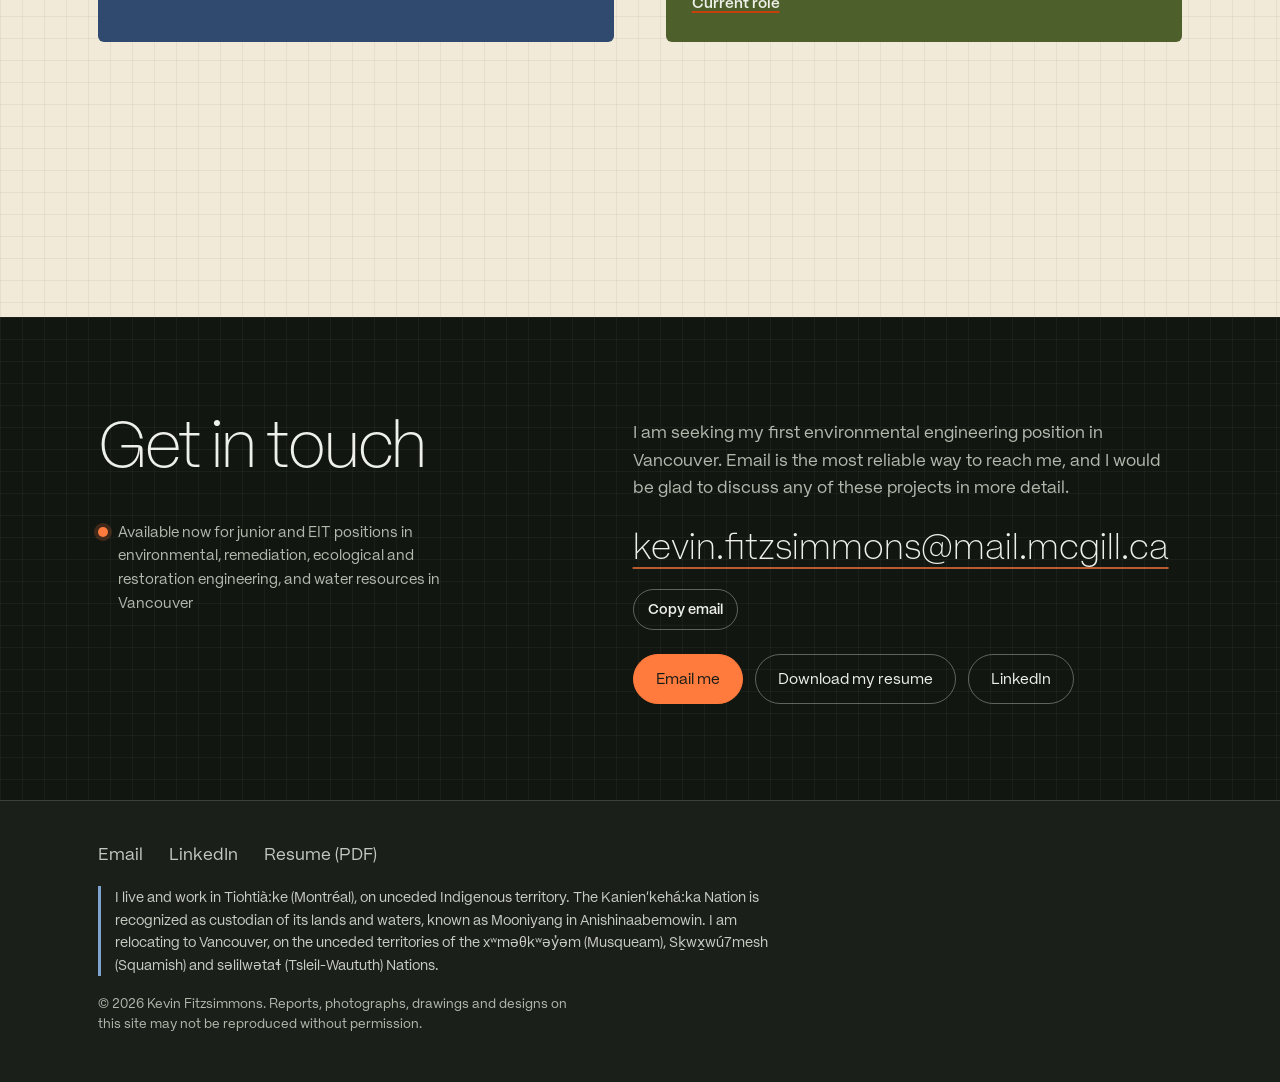
==== commit 1537d75b: "More room at the end of each panel before the next slides over" ====
--- a/index.html
+++ b/index.html
@@ -14,7 +14,7 @@
 <meta name="twitter:card" content="summary_large_image">
 <link rel="preload" href="fonts/mori-400.woff2" as="font" type="font/woff2" crossorigin>
 <link rel="preload" href="fonts/mori-600.woff2" as="font" type="font/woff2" crossorigin>
-<link rel="stylesheet" href="style.css?v=20261122c">
+<link rel="stylesheet" href="style.css?v=20261122d">
 </head>
 <body class="home">
 <a class="skip" href="#main">Skip to content</a>
@@ -213,7 +213,7 @@
     <small>© 2026 Kevin Fitzsimmons. Reports, photographs, drawings and designs on this site may not be reproduced without permission.</small>
   </div>
 </footer>
-<script src="nav.js?v=20261122c" defer></script>
-<script src="cover.js?v=20261122c" defer></script>
+<script src="nav.js?v=20261122d" defer></script>
+<script src="cover.js?v=20261122d" defer></script>
 </body>
 </html>
--- a/style.css
+++ b/style.css
@@ -1387,3 +1387,12 @@
   .cta-section .cta > * { grid-column: 1 !important; grid-row: auto !important; }
 }
 @media (min-width: 761px) { .slides-thumbs { margin-top: 28px !important; } }
+
+/* v20: a little more room at the end of each panel, so the last lines can be
+   read before the next panel slides over (about 15% of the screen height) */
+@media (min-width: 761px) and (prefers-reduced-motion: no-preference) {
+  main > section.section:not(.cta-section) {
+    padding-bottom: calc(clamp(72px, 11vw, 140px) + 15vh);
+    min-height: calc((100vh - var(--banner-h, 72px)) * 1.15);
+  }
+}
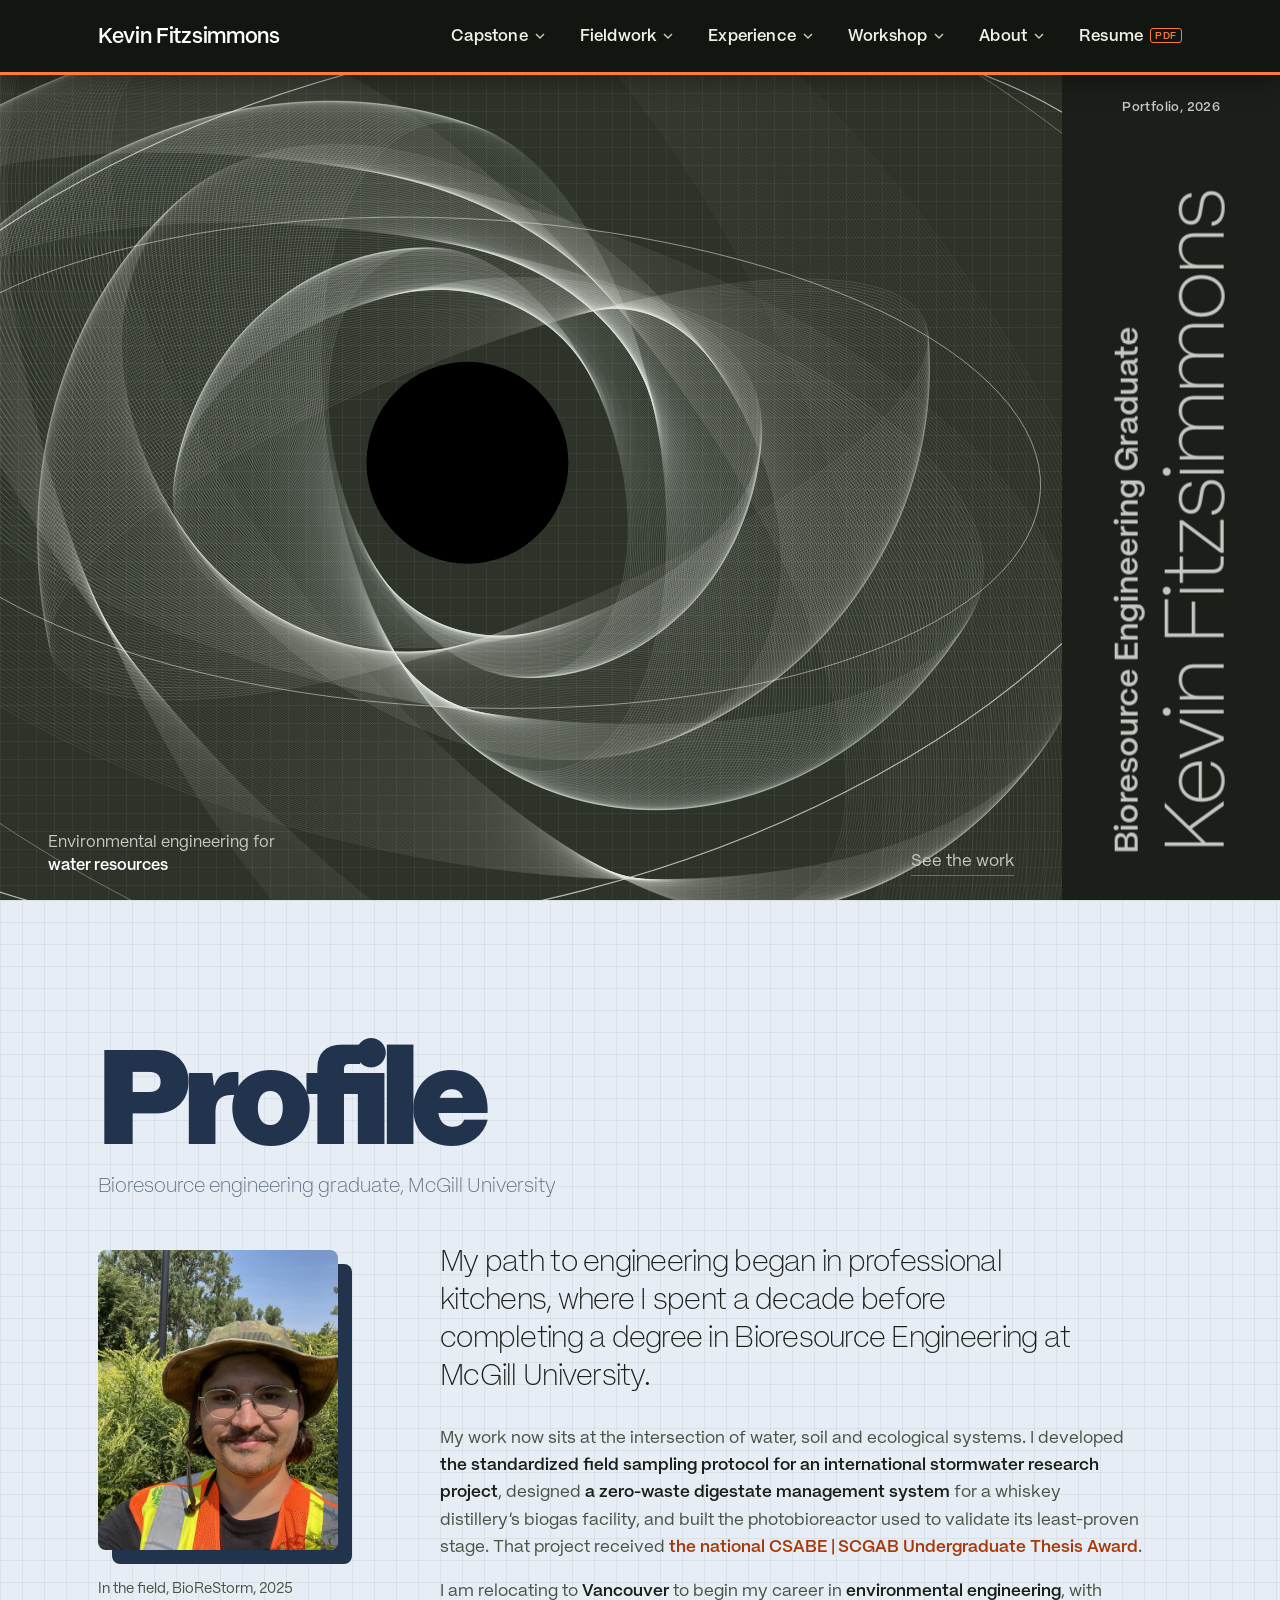
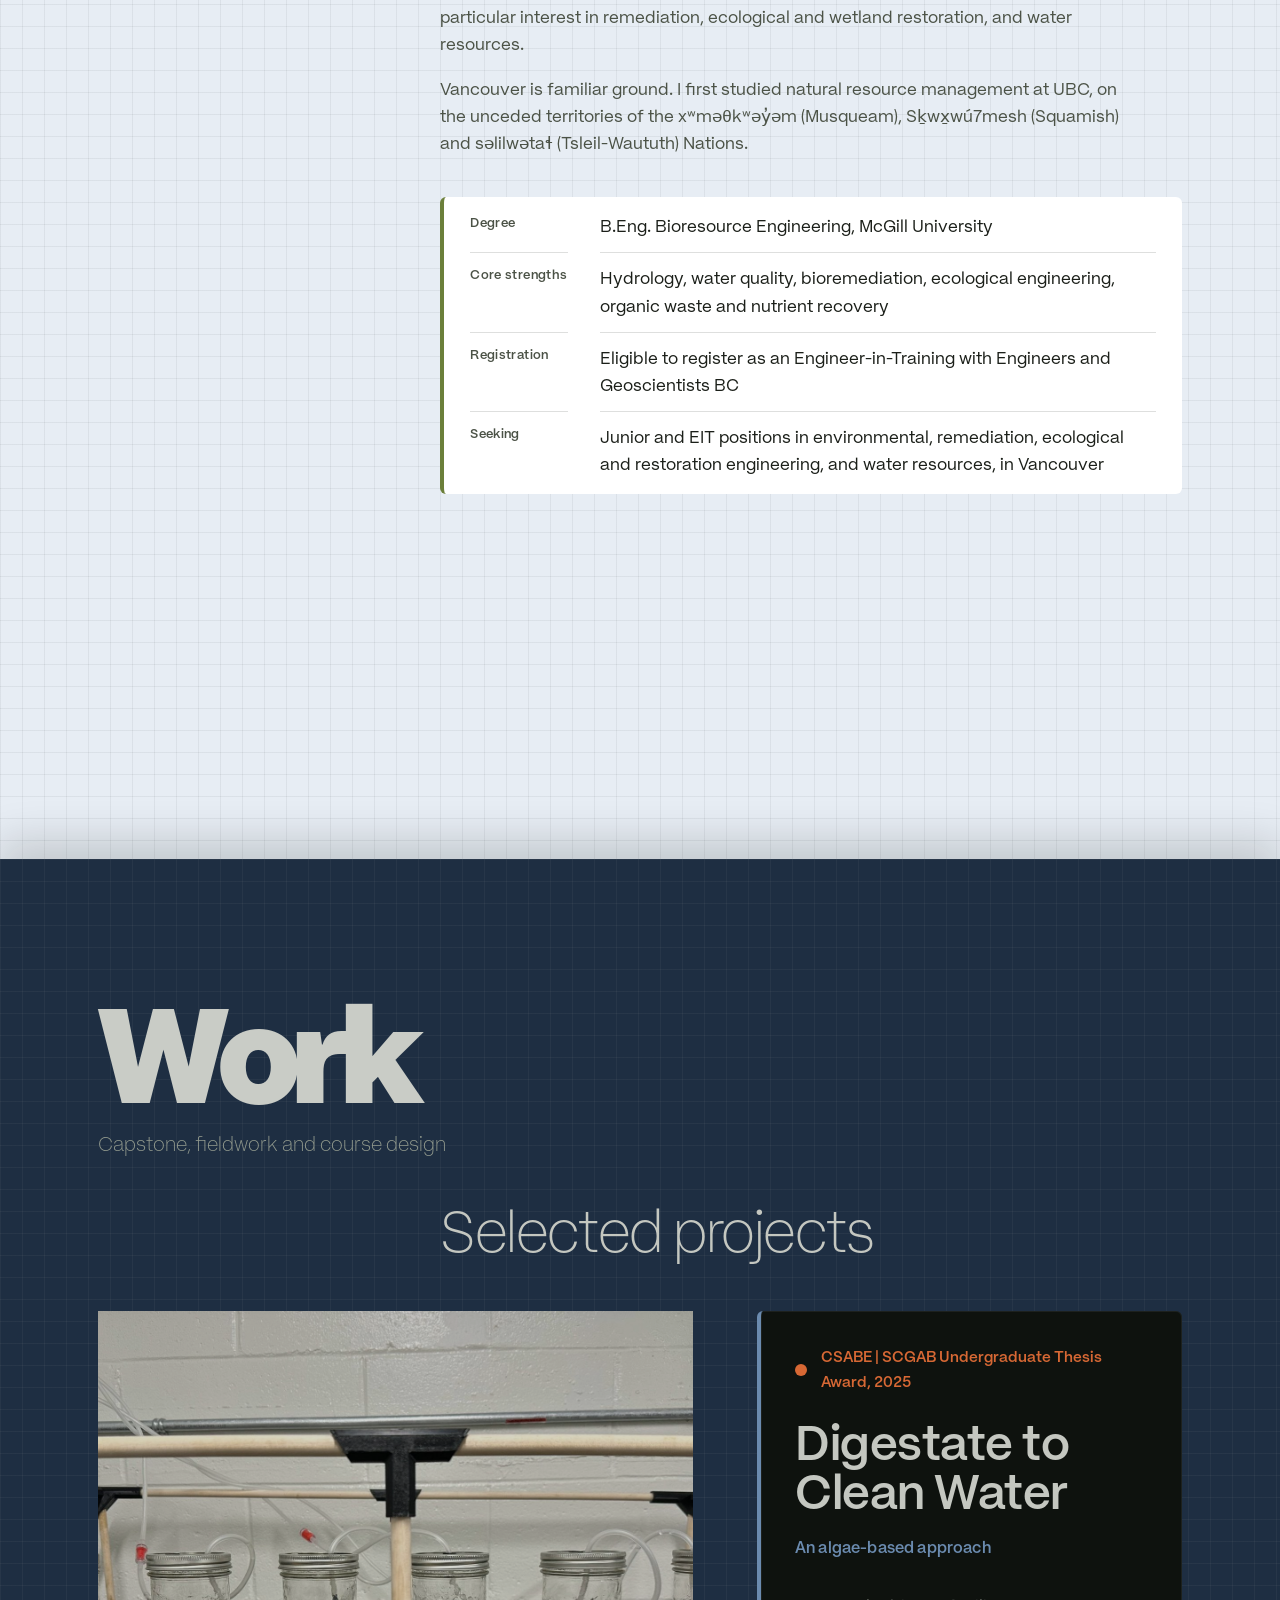
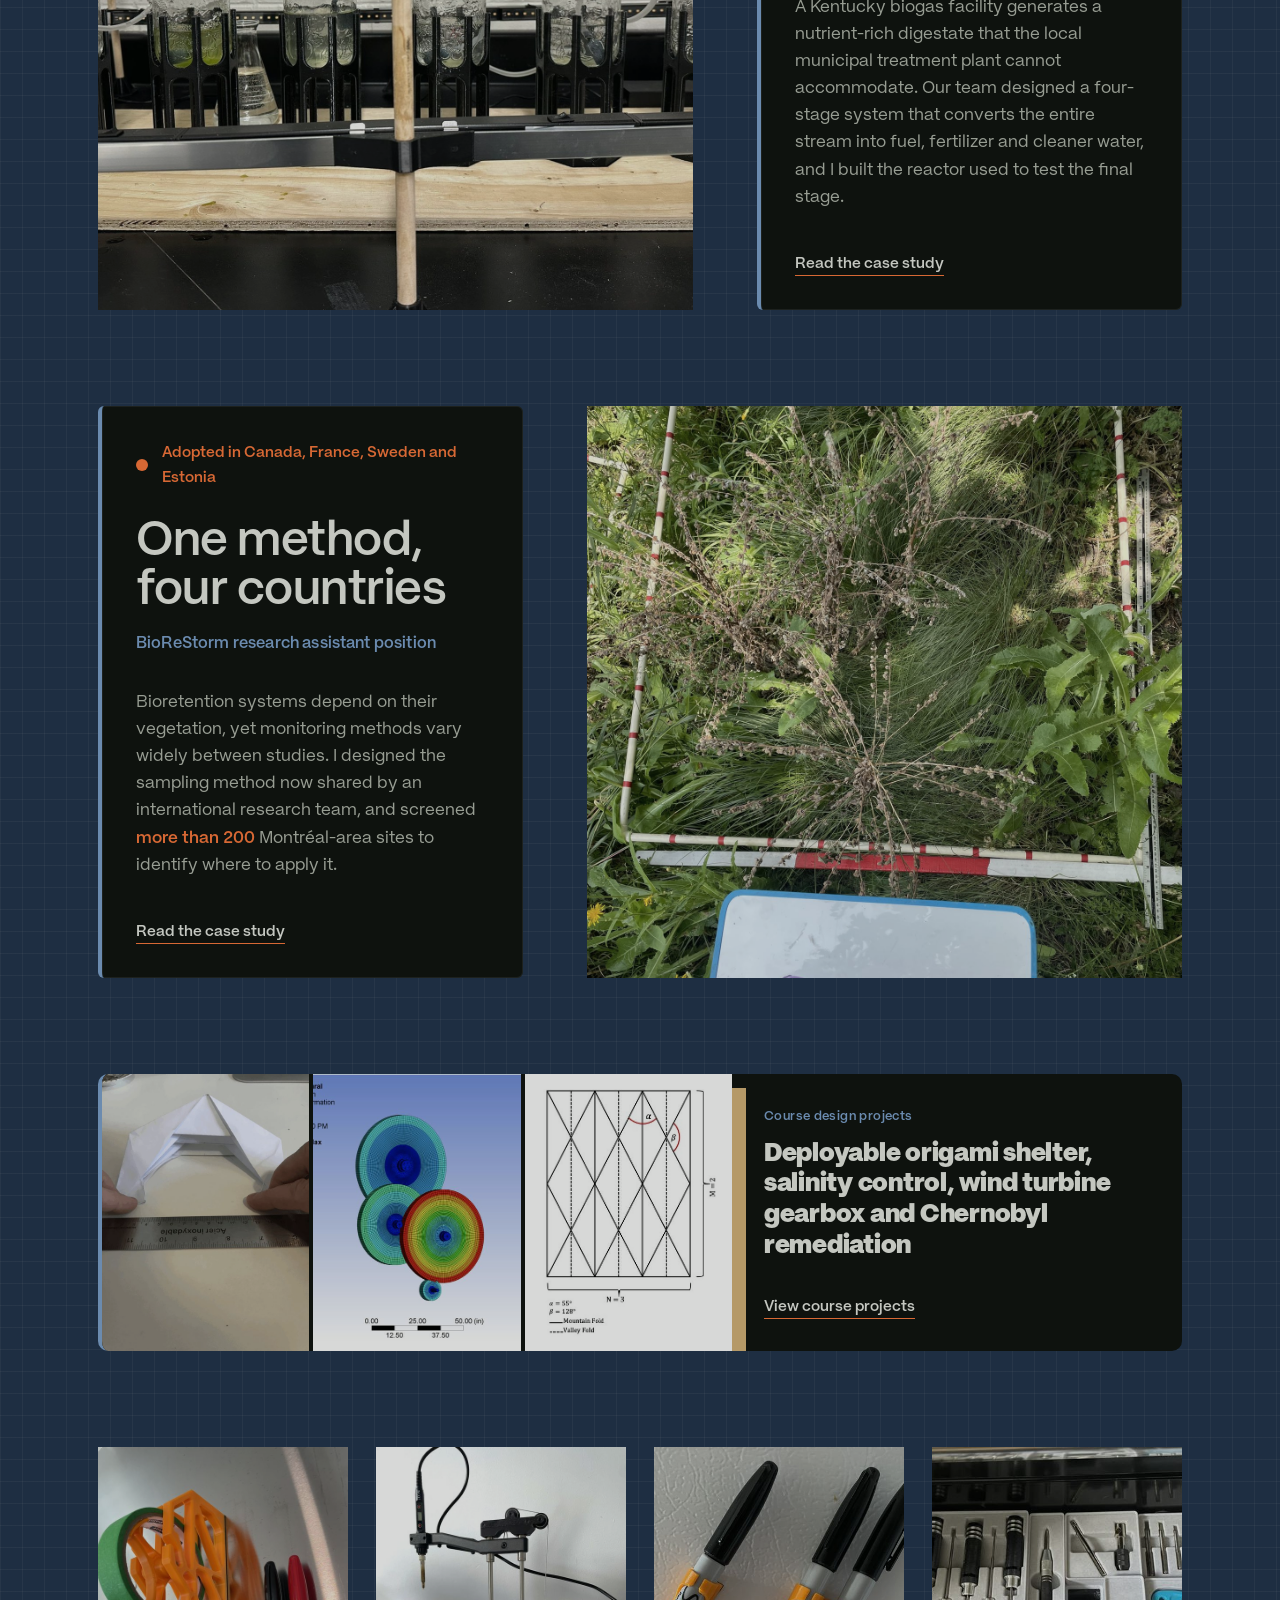
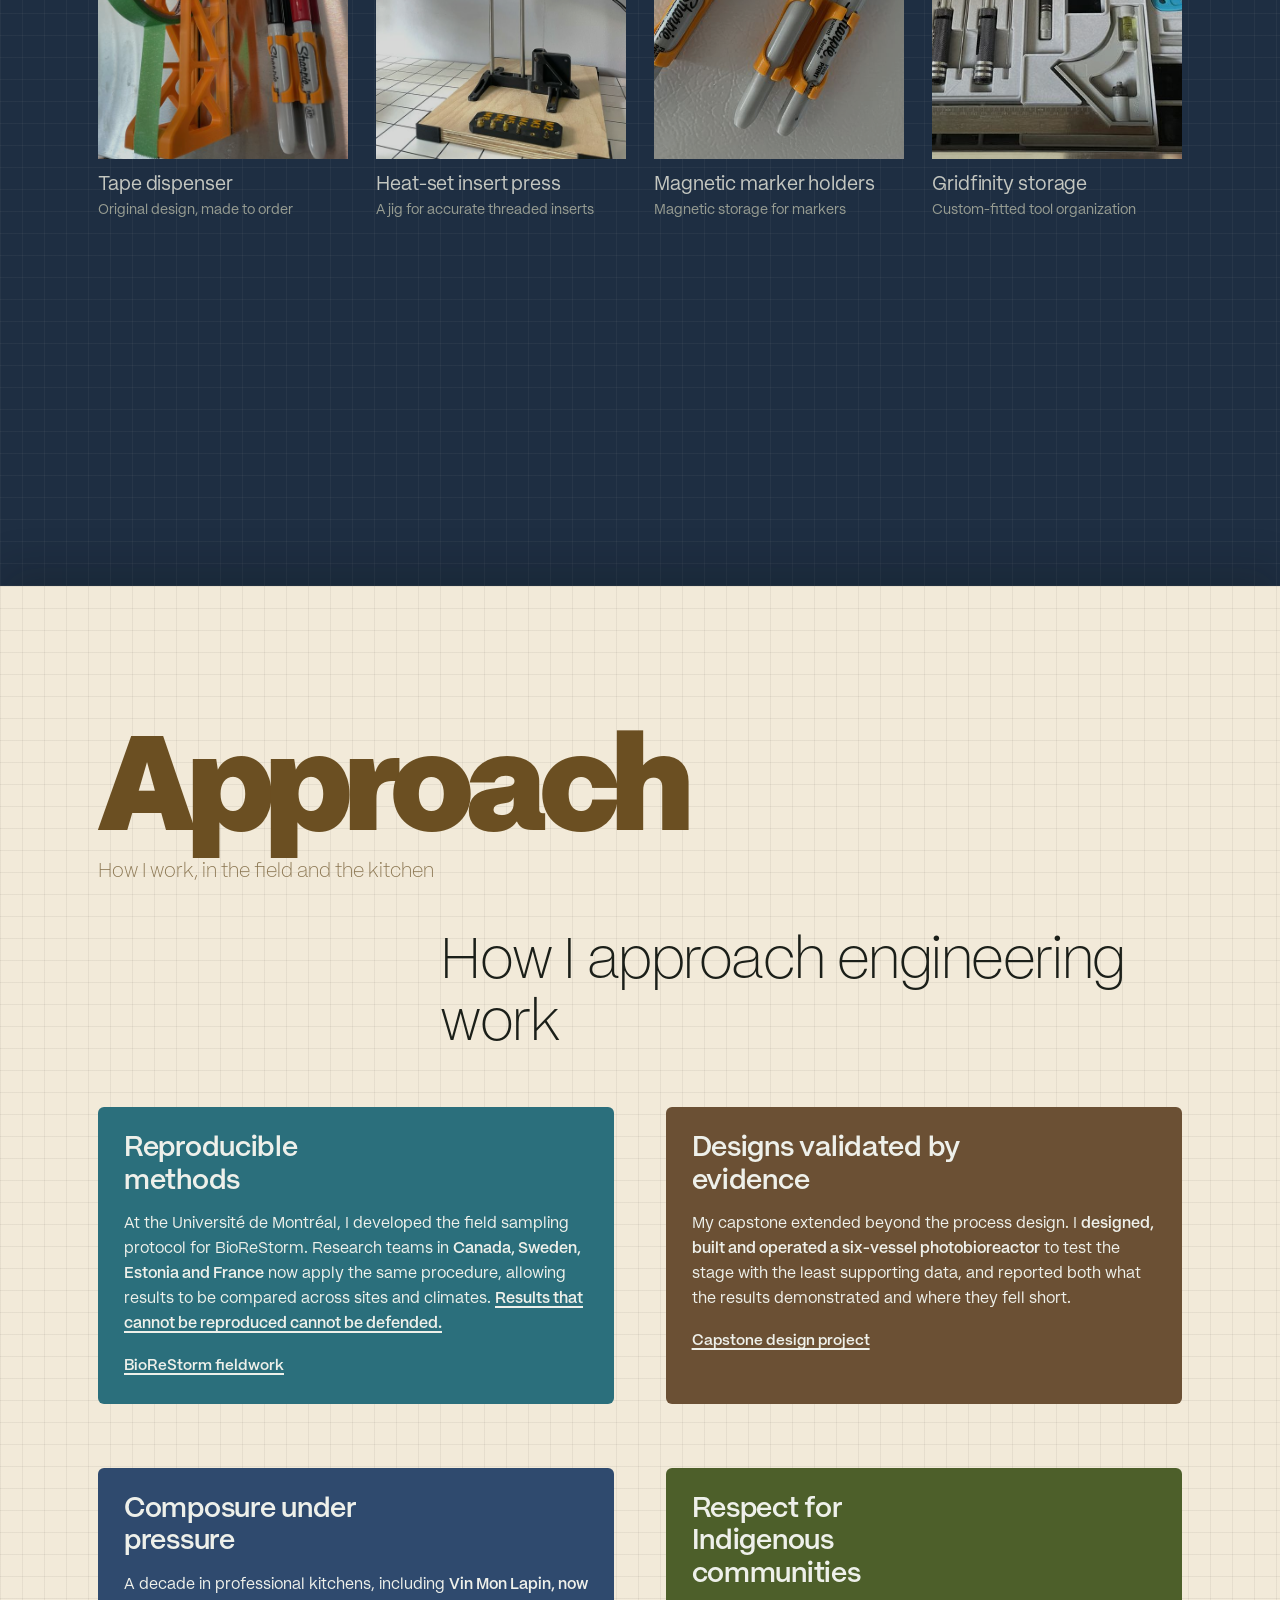
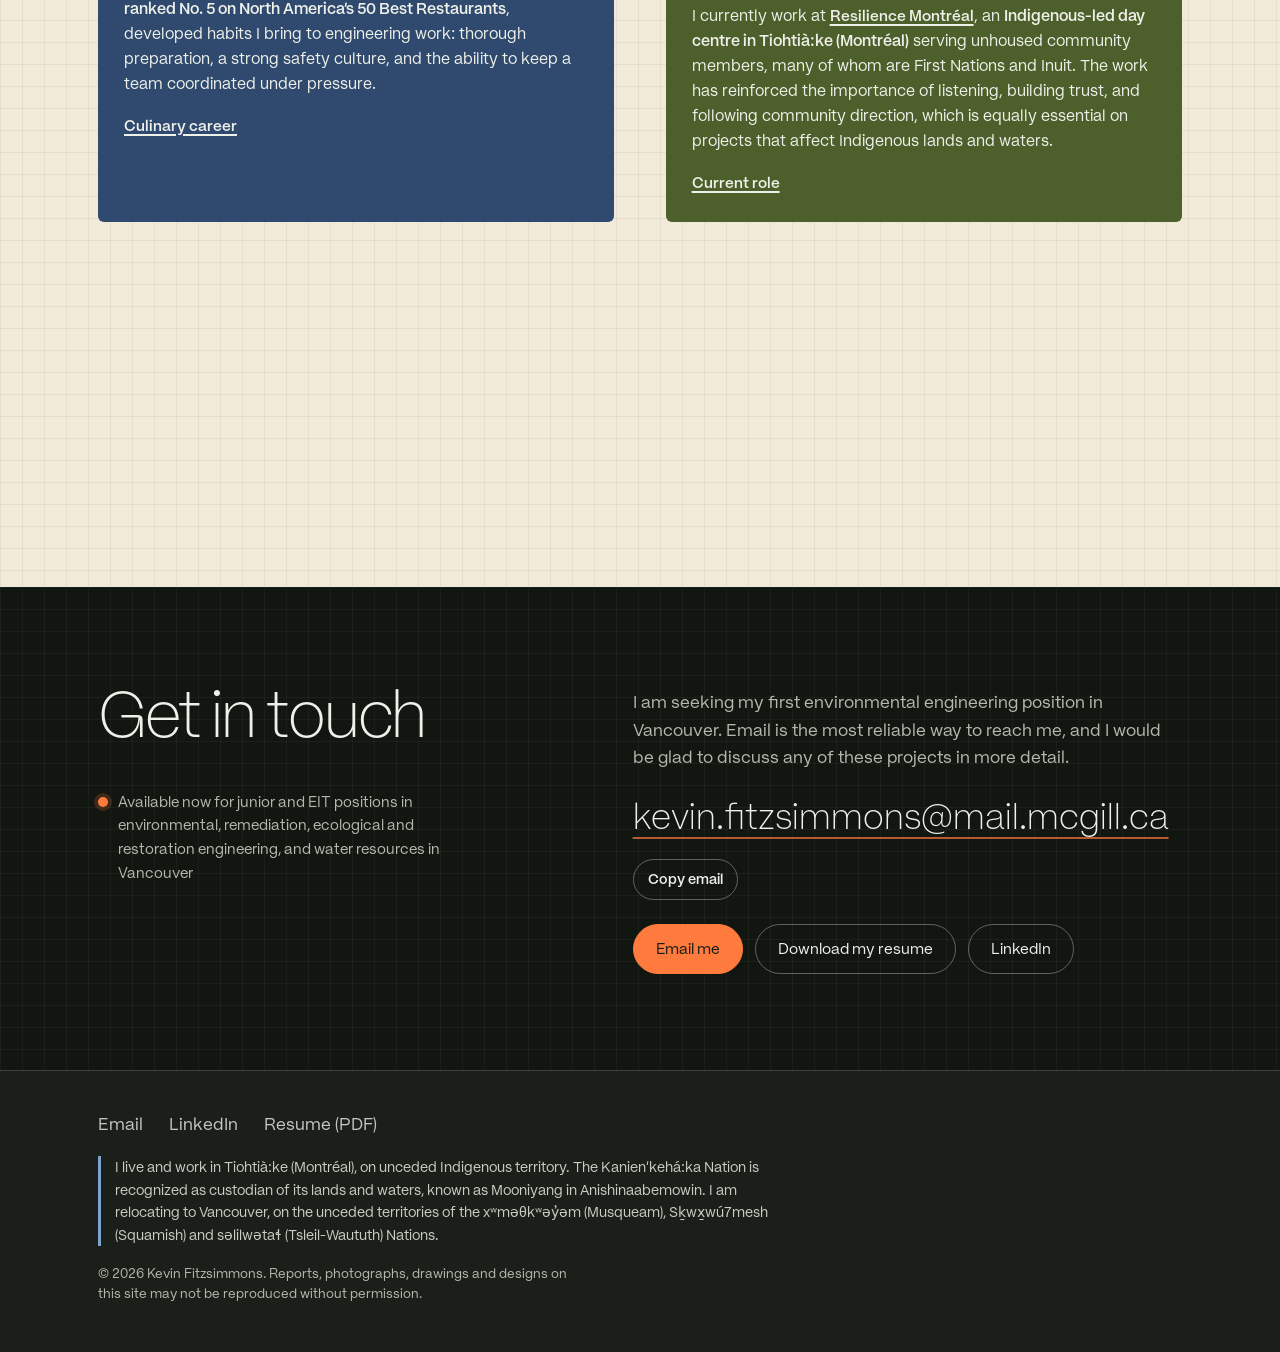
==== commit 8b05240e: "Panels 25% longer; contrast and text-fit fixes across all pages" ====
--- a/index.html
+++ b/index.html
@@ -14,7 +14,7 @@
 <meta name="twitter:card" content="summary_large_image">
 <link rel="preload" href="fonts/mori-400.woff2" as="font" type="font/woff2" crossorigin>
 <link rel="preload" href="fonts/mori-600.woff2" as="font" type="font/woff2" crossorigin>
-<link rel="stylesheet" href="style.css?v=20261122d">
+<link rel="stylesheet" href="style.css?v=20261122e">
 </head>
 <body class="home">
 <a class="skip" href="#main">Skip to content</a>
@@ -213,7 +213,7 @@
     <small>© 2026 Kevin Fitzsimmons. Reports, photographs, drawings and designs on this site may not be reproduced without permission.</small>
   </div>
 </footer>
-<script src="nav.js?v=20261122d" defer></script>
-<script src="cover.js?v=20261122d" defer></script>
+<script src="nav.js?v=20261122e" defer></script>
+<script src="cover.js?v=20261122e" defer></script>
 </body>
 </html>
--- a/style.css
+++ b/style.css
@@ -1288,9 +1288,7 @@
 }
 .nav-burger { font-family: var(--sans); font-variant-caps: normal; font-feature-settings: normal; font-weight: 600; font-size: 1rem; letter-spacing: .01em; color: #fff; }
 .pillars article h3, .pillars article p, .brief > div dd, .readings li span { color: inherit !important; }
-.pillars article p { opacity: .9; }
 .readings strong { white-space: nowrap; }
-.readings li:nth-child(2) { background: #d6b47a; --paper: #171c16; --muted: #3a3022; color: #171c16; }
 
 
 /* ============================================================
@@ -1332,7 +1330,7 @@
 .train li:nth-child(4n+3) { background: var(--cc); --ink-c: var(--ic); }
 .train li:nth-child(4n+4) { background: var(--cd); --ink-c: var(--id); }
 .train li::before { background: rgba(255,255,255,.18) !important; color: inherit !important; border-color: transparent !important; }
-.train .out { color: inherit !important; opacity: .85; }
+.train .out { color: inherit !important; }
 .readings li:nth-child(1) { background: var(--ca); --ink-c: var(--ia); }
 .readings li:nth-child(2) { background: var(--cc); --ink-c: var(--ic); }
 .readings li:nth-child(3) { background: #ff7a3d; --ink-c: #171c16; }
@@ -1392,7 +1390,29 @@
    read before the next panel slides over (about 15% of the screen height) */
 @media (min-width: 761px) and (prefers-reduced-motion: no-preference) {
   main > section.section:not(.cta-section) {
-    padding-bottom: calc(clamp(72px, 11vw, 140px) + 15vh);
-    min-height: calc((100vh - var(--banner-h, 72px)) * 1.15);
+    padding-bottom: calc(clamp(72px, 11vw, 140px) + 25vh);
+    min-height: calc((100vh - var(--banner-h, 72px)) * 1.25);
   }
 }
+
+
+/* v21: contrast fixes (every text colour checked against its box) */
+/* labels and highlights inside solid cards use the card's own ink */
+.brief:not(.compact) > div dt { color: var(--ink-c) !important; opacity: 1; }
+:is(.brief:not(.compact) > div, .pillars article, .train li, .readings li) :is(.hl, strong, a, .link) {
+  color: inherit !important; text-decoration-color: currentColor;
+}
+:is(.brief:not(.compact) > div, .pillars article, .train li, .readings li) .hl { text-decoration: underline; text-decoration-thickness: 2px; text-underline-offset: 3px; font-weight: 600; }
+/* orange text on pale panels: a deeper burnt orange that passes 4.5:1 */
+main > section.section:nth-of-type(odd) { --accent: #a8380a; }
+/* course codes on white boxes */
+main > section.section:nth-of-type(odd) .ccode { color: #4a5c22; }
+/* drawing figures: the dark mat belongs to the picture, the caption sits on the page */
+figure.fig.drawing { background: transparent !important; }
+figure.fig.drawing .ph { background: #1b1f19; }
+/* career chart: switch to the short bar labels on tablets so every label fits its bar */
+@media (max-width: 1100px) { .bar .full { display: none; } .bar .short { display: inline; } }
+.bar { overflow: hidden; white-space: nowrap; }
+/* results figures: wrap long phrases inside the tile; short values stay on one line */
+.readings strong { white-space: normal !important; overflow-wrap: break-word; text-wrap: balance; font-size: clamp(1.9rem, 2.8vw, 2.6rem) !important; line-height: 1.05; display: block; }
+.readings li { min-width: 0; overflow: hidden; }
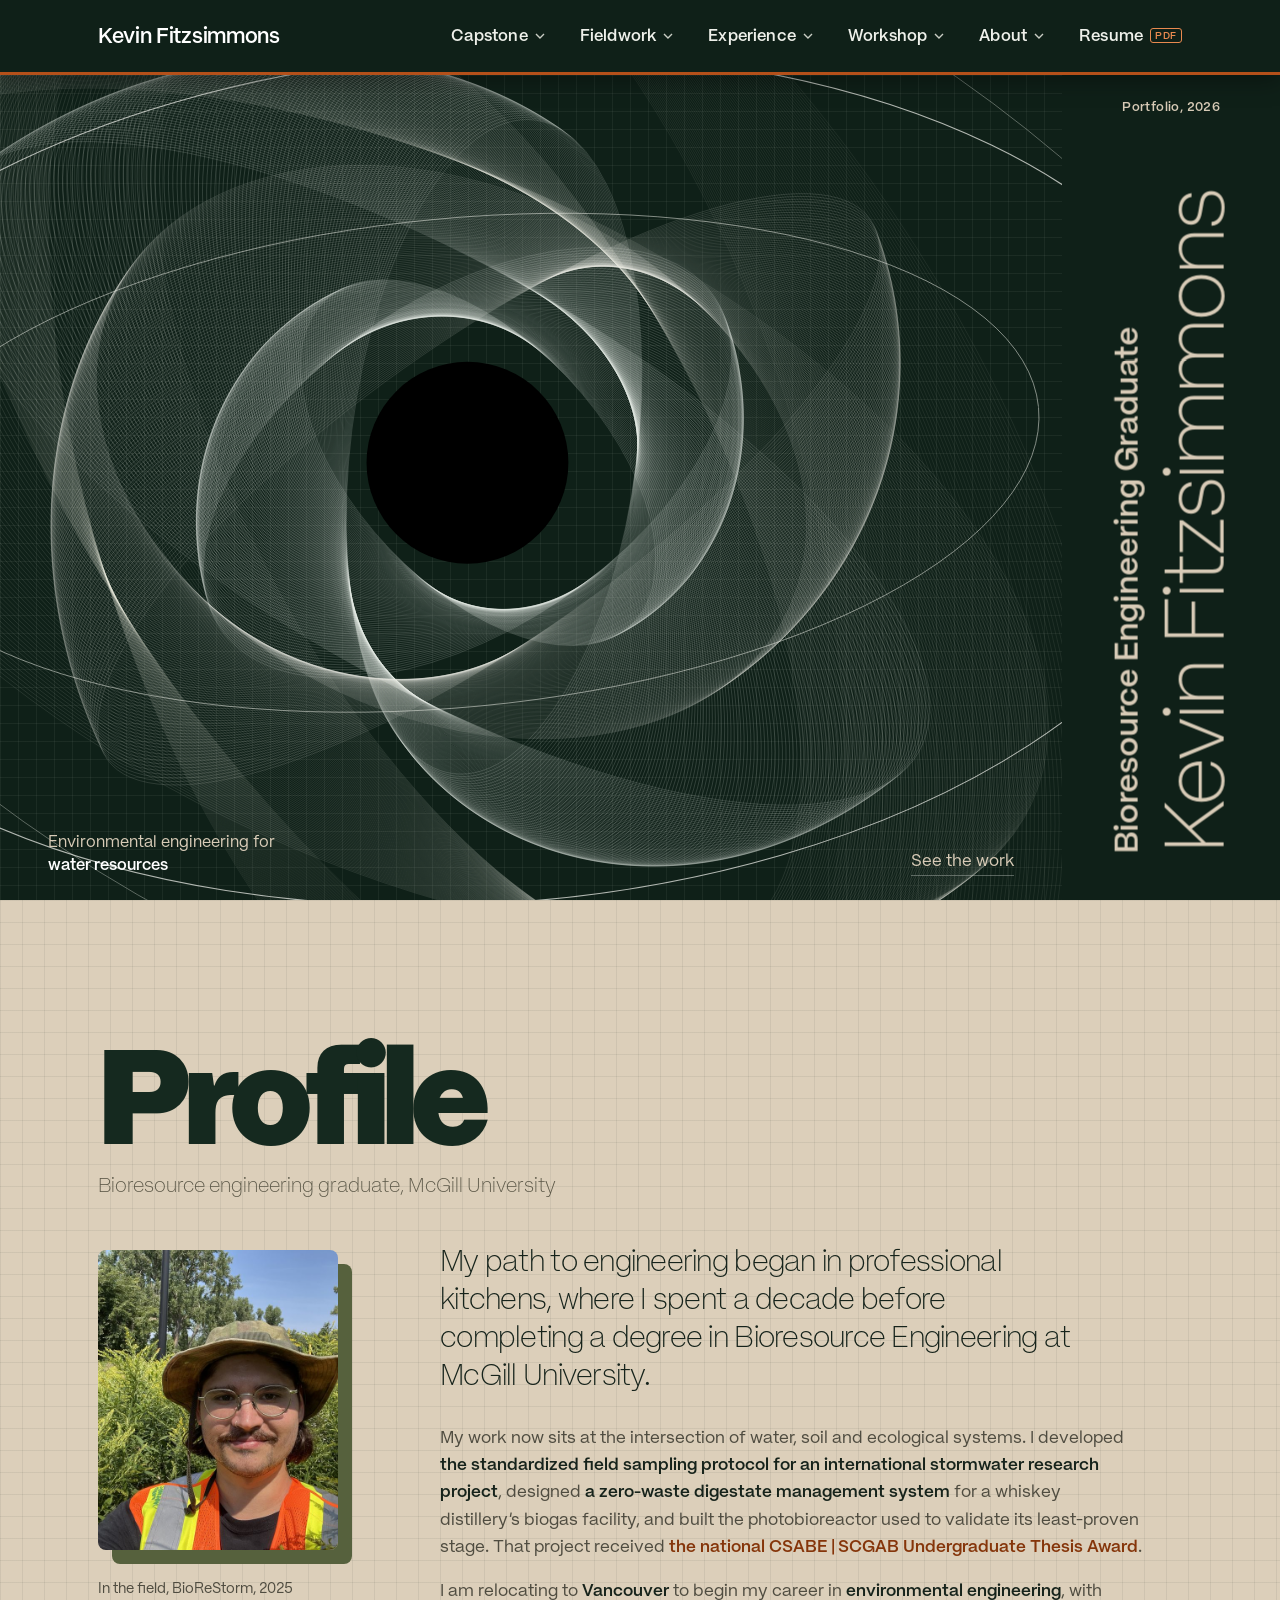
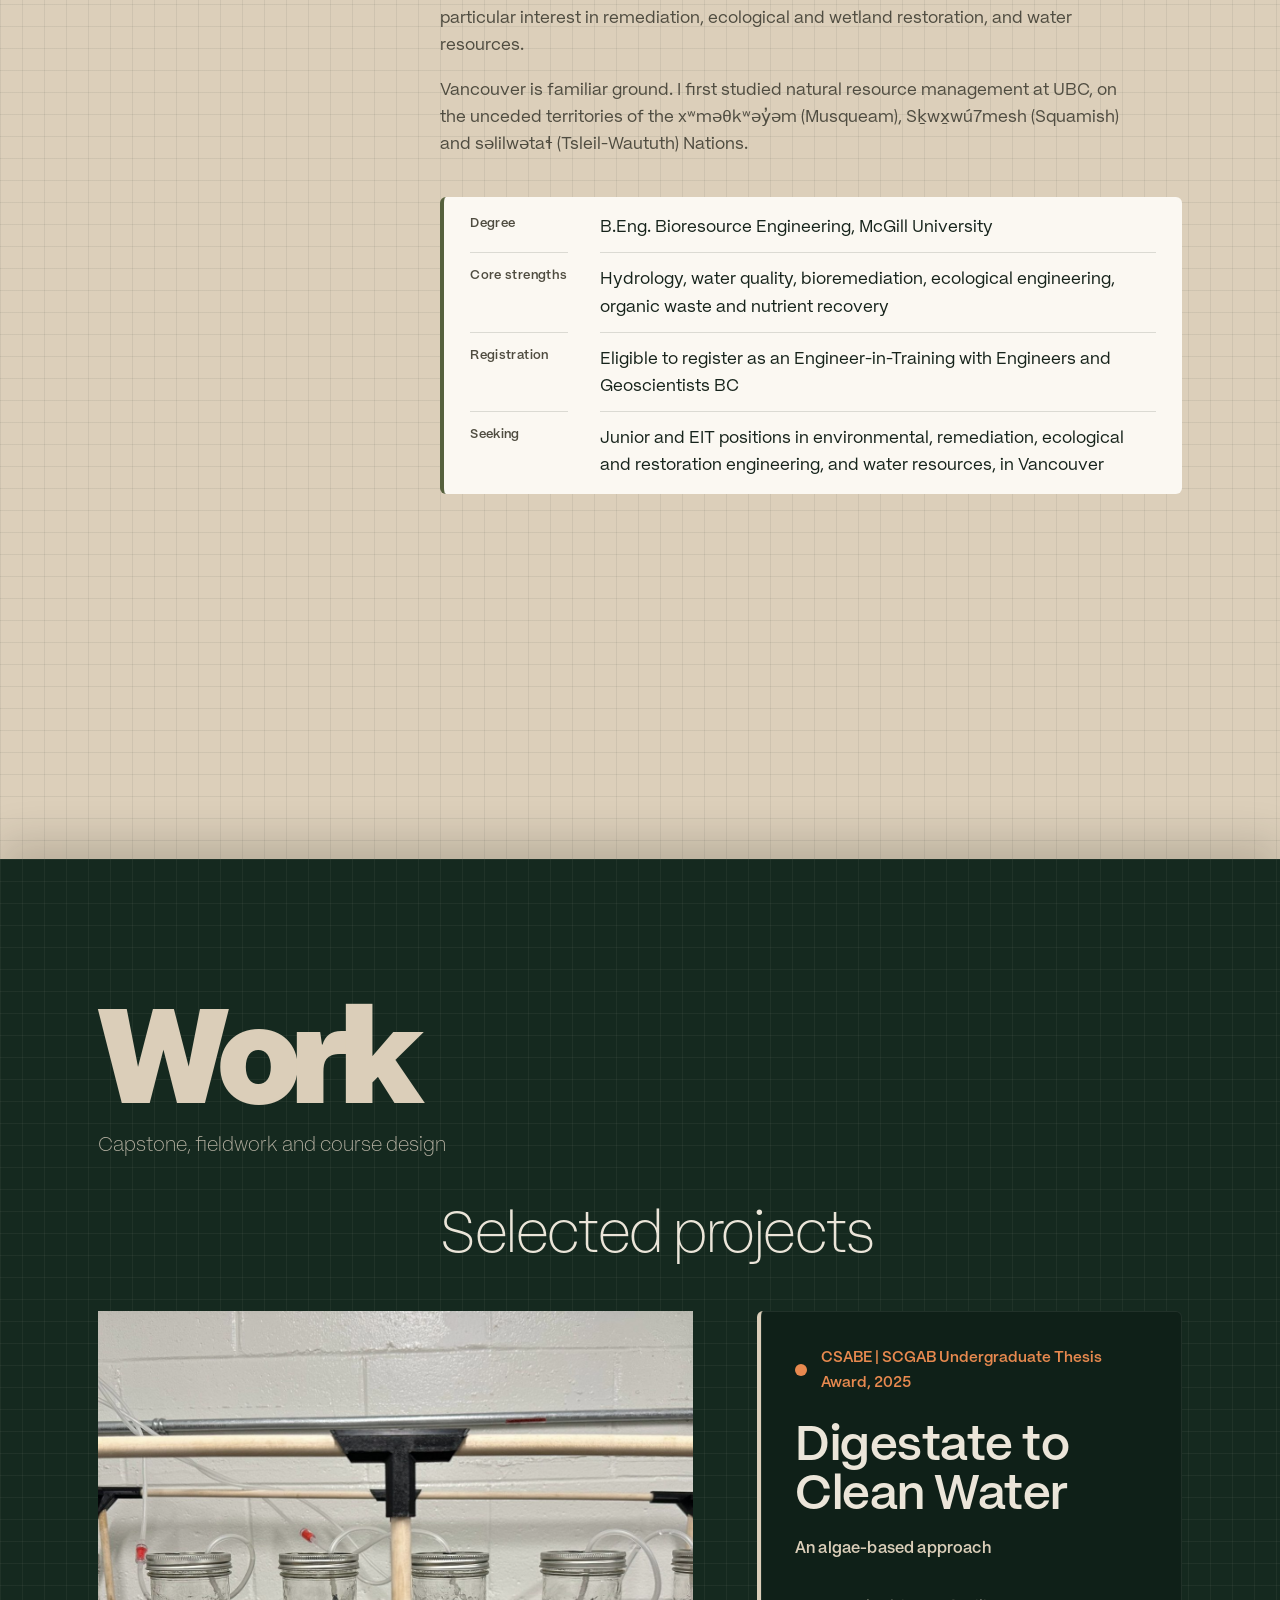
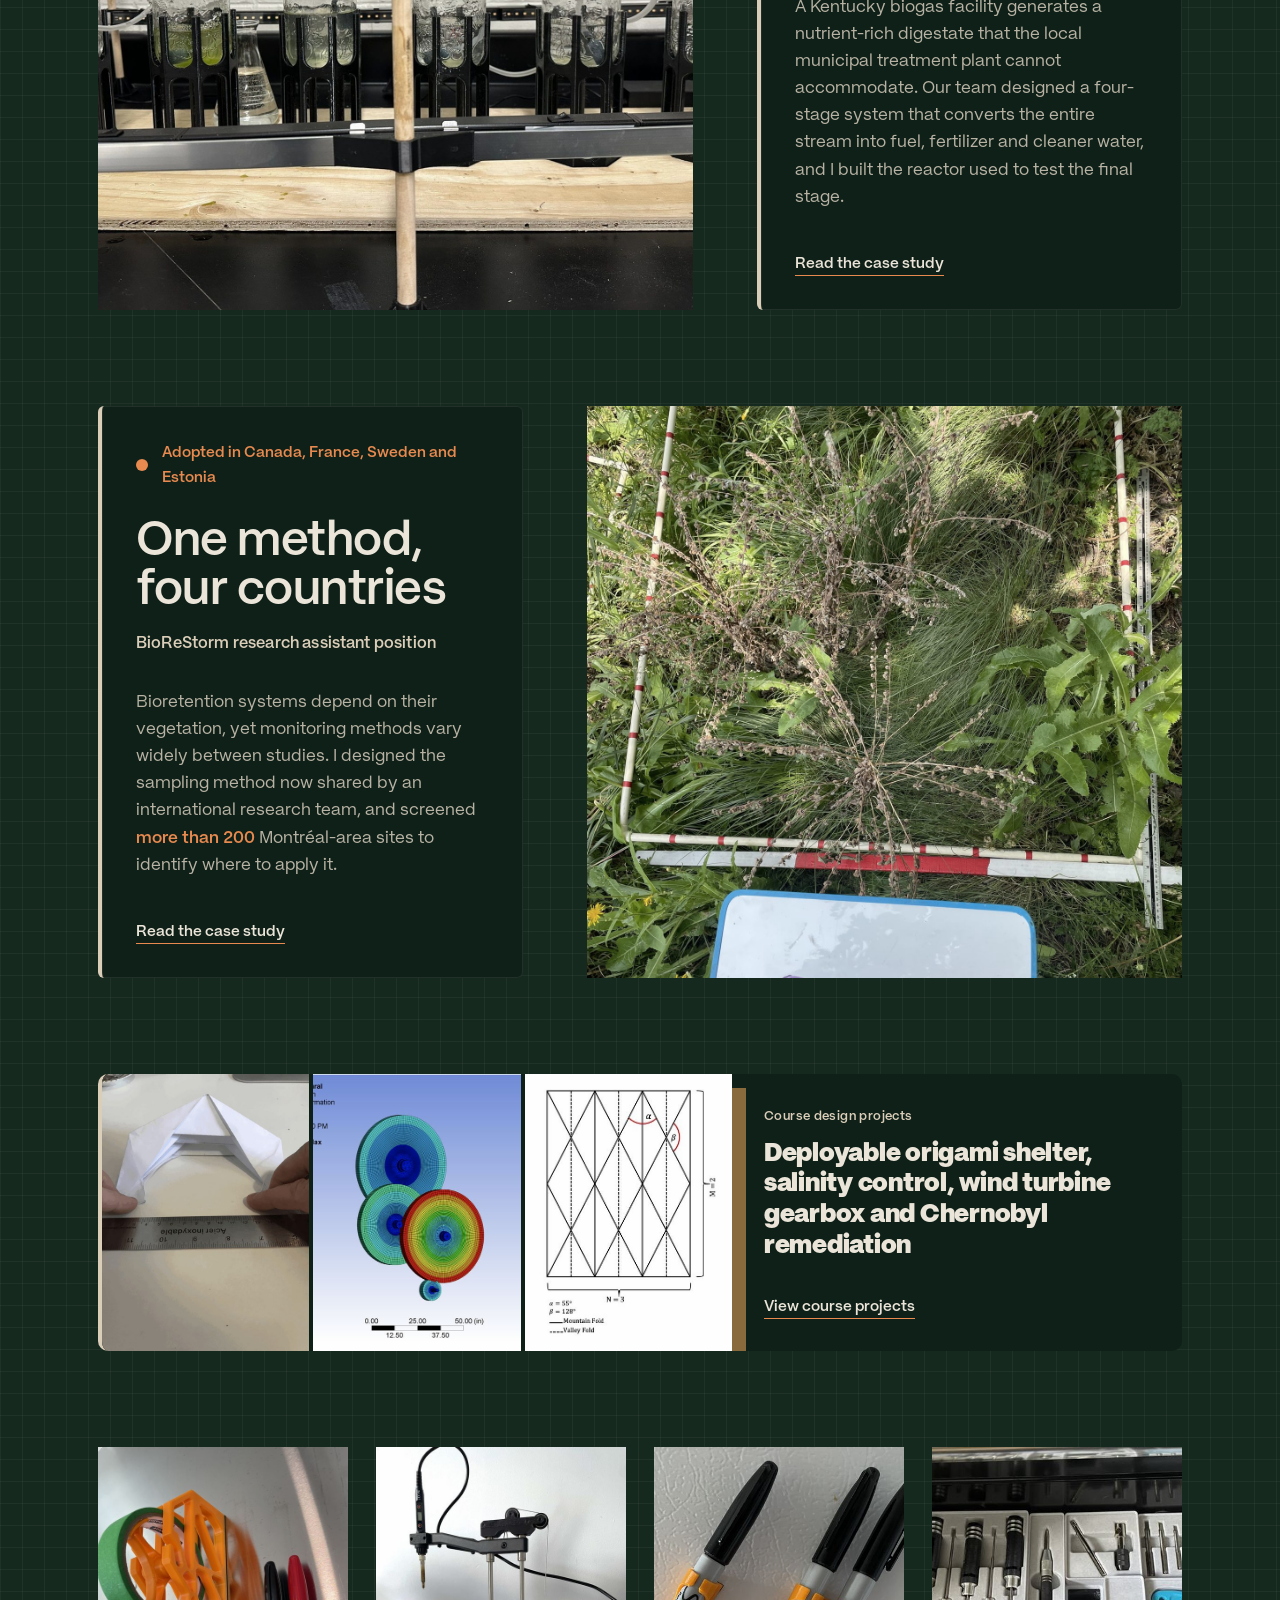
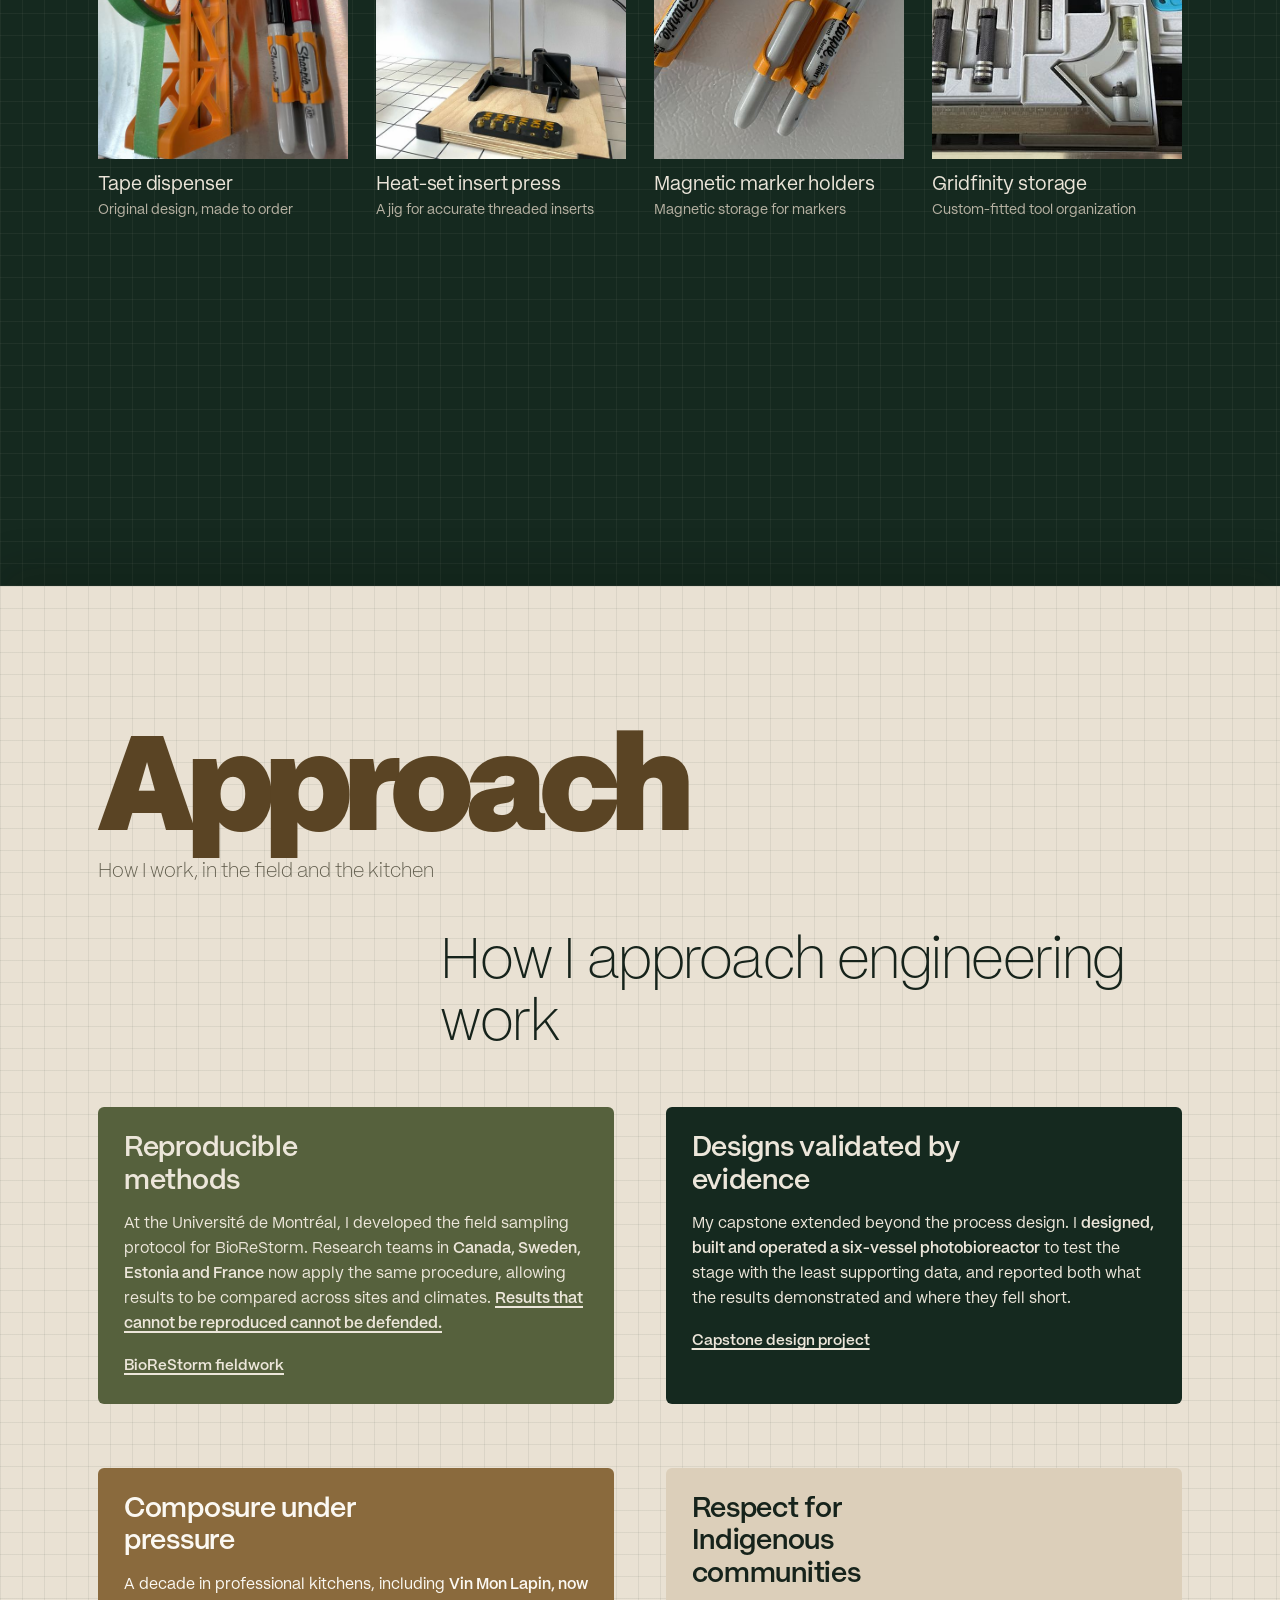
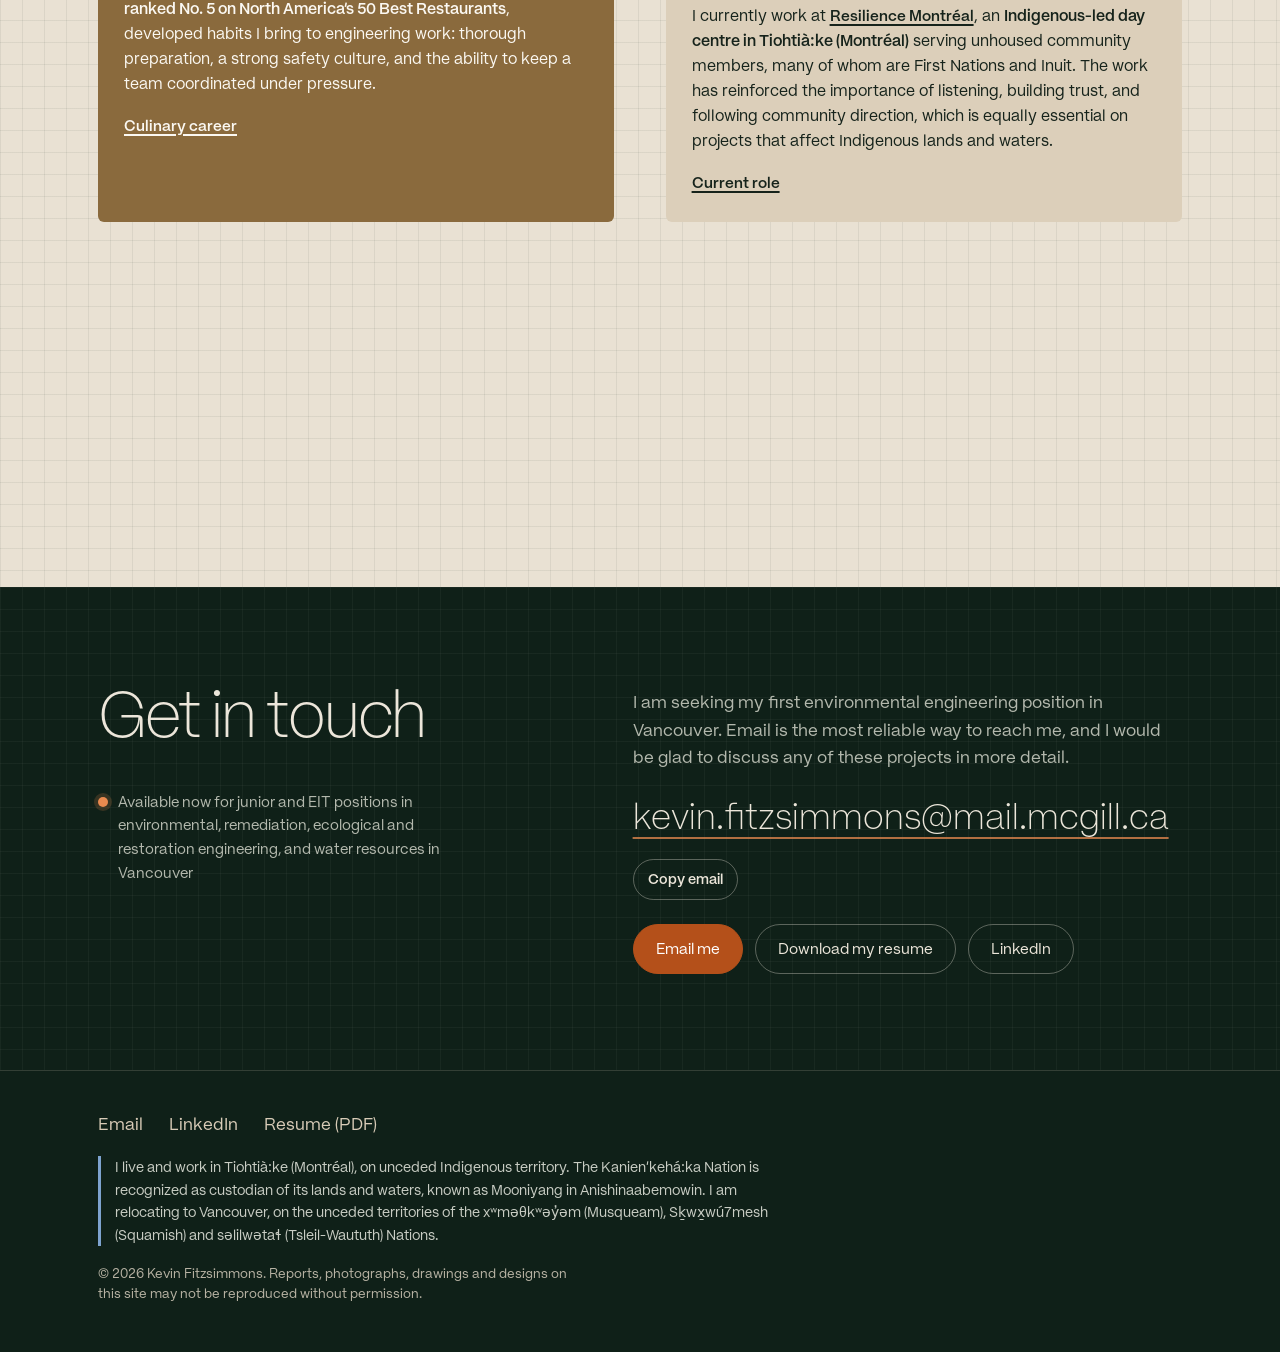
==== commit 984f93f1: "Cultivated Shadow palette with burnt orange accents" ====
--- a/index.html
+++ b/index.html
@@ -14,7 +14,7 @@
 <meta name="twitter:card" content="summary_large_image">
 <link rel="preload" href="fonts/mori-400.woff2" as="font" type="font/woff2" crossorigin>
 <link rel="preload" href="fonts/mori-600.woff2" as="font" type="font/woff2" crossorigin>
-<link rel="stylesheet" href="style.css?v=20261122e">
+<link rel="stylesheet" href="style.css?v=20261123a">
 </head>
 <body class="home">
 <a class="skip" href="#main">Skip to content</a>
@@ -213,7 +213,7 @@
     <small>© 2026 Kevin Fitzsimmons. Reports, photographs, drawings and designs on this site may not be reproduced without permission.</small>
   </div>
 </footer>
-<script src="nav.js?v=20261122e" defer></script>
-<script src="cover.js?v=20261122e" defer></script>
+<script src="nav.js?v=20261123a" defer></script>
+<script src="cover.js?v=20261123a" defer></script>
 </body>
 </html>
--- a/style.css
+++ b/style.css
@@ -1416,3 +1416,70 @@
 /* results figures: wrap long phrases inside the tile; short values stay on one line */
 .readings strong { white-space: normal !important; overflow-wrap: break-word; text-wrap: balance; font-size: clamp(1.9rem, 2.8vw, 2.6rem) !important; line-height: 1.05; display: block; }
 .readings li { min-width: 0; overflow: hidden; }
+
+
+/* ============================================================
+   v22: one colour direction, four jobs ("Cultivated Shadow"),
+   with burnt orange as the single accent.
+     anchor      deep green #15291f  banner, splash, footer, contact, dark panels
+     foundation  warm sand  #dccfba  reading panels
+     partner     sage       #56613d  every fourth panel, image blocks, cards
+     weapon      bronze     #8a6a3d  cards, image blocks
+     accent      burnt orange #b4501a  banner rule, role card, key result, buttons, highlights
+   ============================================================ */
+:root {
+  --spine: #0f2018; --field: #15291f; --raise: #1c3428; --bone: #d8cbb7; --paper: #ece6da; --muted: #b8b3a4;
+  --accent: #e98a4f; --accent-ink: #0f2018; --rule: rgba(216,203,183,.18); --grid: rgba(216,203,183,.05);
+  --teal: #b4501a; --slate: #b4501a; --teal-deep: #15291f;
+}
+main > section.section:nth-of-type(1) { background-color: #dccfba; --word: #15291f; --word-sub: #5c5848; --block: #56613d; --box-bg: #fbf8f2; --slate-bg: #fbf8f2; --moss-bg: #fbf8f2; --sand-bg: #fbf8f2; --raise: #fbf8f2; --gridline: rgba(22,35,27,.065); --paper: #16231b; --muted: #4f4c40; --rule: rgba(22,35,27,.14); --accent: #85350a; --accent-ink: #fff; color: #16231b; --box-line: #15291f; --slate-line: #15291f; --moss-line: #56613d; --sand-line: #8a6a3d; --ca: #15291f; --ia: #ece6da; --cb: #56613d; --ib: #ece6da; --cc: #8a6a3d; --ic: #fbf8f2; --cd: #fbf8f2; --id: #16231b; }
+main > section.section:nth-of-type(2) { background-color: #15291f; --word: #dccfba; --word-sub: #b8b3a4; --block: #8a6a3d; --box-bg: #0f2018; --slate-bg: #0f2018; --moss-bg: #0f2018; --sand-bg: #0f2018; --raise: #0f2018; --gridline: rgba(236,230,218,.05); --paper: #ece6da; --muted: #b8b3a4; --rule: rgba(236,230,218,.16); --accent: #e98a4f; --accent-ink: #0f2018; color: #ece6da; --box-line: #dccfba; --slate-line: #dccfba; --moss-line: #a9b585; --sand-line: #d2ad72; --ca: #56613d; --ia: #ece6da; --cb: #8a6a3d; --ib: #fbf8f2; --cc: #dccfba; --ic: #16231b; --cd: #fbf8f2; --id: #16231b; }
+main > section.section:nth-of-type(3) { background-color: #e9e1d3; --word: #5a4424; --word-sub: #5c5848; --block: #56613d; --box-bg: #fbf8f2; --slate-bg: #fbf8f2; --moss-bg: #fbf8f2; --sand-bg: #fbf8f2; --raise: #fbf8f2; --gridline: rgba(22,35,27,.065); --paper: #16231b; --muted: #4f4c40; --rule: rgba(22,35,27,.14); --accent: #85350a; --accent-ink: #fff; color: #16231b; --box-line: #15291f; --slate-line: #15291f; --moss-line: #56613d; --sand-line: #8a6a3d; --ca: #56613d; --ia: #ece6da; --cb: #15291f; --ib: #ece6da; --cc: #8a6a3d; --ic: #fbf8f2; --cd: #dccfba; --id: #16231b; }
+main > section.section:nth-of-type(4) { background-color: #56613d; --word: #ece6da; --word-sub: #d9d4c4; --block: #dccfba; --box-bg: #15291f; --slate-bg: #15291f; --moss-bg: #15291f; --sand-bg: #15291f; --raise: #15291f; --gridline: rgba(236,230,218,.06); --paper: #ece6da; --muted: #dcd7c8; --rule: rgba(236,230,218,.2); --accent: #f0dfc0; --accent-ink: #15291f; color: #ece6da; --box-line: #f0dfc0; --slate-line: #f0dfc0; --moss-line: #dfe5c8; --sand-line: #f0dfc0; --ca: #15291f; --ia: #ece6da; --cb: #8a6a3d; --ib: #fbf8f2; --cc: #dccfba; --ic: #16231b; --cd: #fbf8f2; --id: #16231b; }
+main > section.section:nth-of-type(5) { background-color: #dccfba; --word: #15291f; --word-sub: #5c5848; --block: #56613d; --box-bg: #fbf8f2; --slate-bg: #fbf8f2; --moss-bg: #fbf8f2; --sand-bg: #fbf8f2; --raise: #fbf8f2; --gridline: rgba(22,35,27,.065); --paper: #16231b; --muted: #4f4c40; --rule: rgba(22,35,27,.14); --accent: #85350a; --accent-ink: #fff; color: #16231b; --box-line: #15291f; --slate-line: #15291f; --moss-line: #56613d; --sand-line: #8a6a3d; --ca: #15291f; --ia: #ece6da; --cb: #56613d; --ib: #ece6da; --cc: #8a6a3d; --ic: #fbf8f2; --cd: #fbf8f2; --id: #16231b; }
+main > section.section:nth-of-type(6) { background-color: #15291f; --word: #dccfba; --word-sub: #b8b3a4; --block: #8a6a3d; --box-bg: #0f2018; --slate-bg: #0f2018; --moss-bg: #0f2018; --sand-bg: #0f2018; --raise: #0f2018; --gridline: rgba(236,230,218,.05); --paper: #ece6da; --muted: #b8b3a4; --rule: rgba(236,230,218,.16); --accent: #e98a4f; --accent-ink: #0f2018; color: #ece6da; --box-line: #dccfba; --slate-line: #dccfba; --moss-line: #a9b585; --sand-line: #d2ad72; --ca: #56613d; --ia: #ece6da; --cb: #8a6a3d; --ib: #fbf8f2; --cc: #dccfba; --ic: #16231b; --cd: #fbf8f2; --id: #16231b; }
+main > section.section:nth-of-type(7) { background-color: #e9e1d3; --word: #5a4424; --word-sub: #5c5848; --block: #56613d; --box-bg: #fbf8f2; --slate-bg: #fbf8f2; --moss-bg: #fbf8f2; --sand-bg: #fbf8f2; --raise: #fbf8f2; --gridline: rgba(22,35,27,.065); --paper: #16231b; --muted: #4f4c40; --rule: rgba(22,35,27,.14); --accent: #85350a; --accent-ink: #fff; color: #16231b; --box-line: #15291f; --slate-line: #15291f; --moss-line: #56613d; --sand-line: #8a6a3d; --ca: #56613d; --ia: #ece6da; --cb: #15291f; --ib: #ece6da; --cc: #8a6a3d; --ic: #fbf8f2; --cd: #dccfba; --id: #16231b; }
+main > section.section:nth-of-type(8) { background-color: #56613d; --word: #ece6da; --word-sub: #d9d4c4; --block: #dccfba; --box-bg: #15291f; --slate-bg: #15291f; --moss-bg: #15291f; --sand-bg: #15291f; --raise: #15291f; --gridline: rgba(236,230,218,.06); --paper: #ece6da; --muted: #dcd7c8; --rule: rgba(236,230,218,.2); --accent: #f0dfc0; --accent-ink: #15291f; color: #ece6da; --box-line: #f0dfc0; --slate-line: #f0dfc0; --moss-line: #dfe5c8; --sand-line: #f0dfc0; --ca: #15291f; --ia: #ece6da; --cb: #8a6a3d; --ib: #fbf8f2; --cc: #dccfba; --ic: #16231b; --cd: #fbf8f2; --id: #16231b; }
+main > section.section:nth-of-type(9) { background-color: #dccfba; --word: #15291f; --word-sub: #5c5848; --block: #56613d; --box-bg: #fbf8f2; --slate-bg: #fbf8f2; --moss-bg: #fbf8f2; --sand-bg: #fbf8f2; --raise: #fbf8f2; --gridline: rgba(22,35,27,.065); --paper: #16231b; --muted: #4f4c40; --rule: rgba(22,35,27,.14); --accent: #85350a; --accent-ink: #fff; color: #16231b; --box-line: #15291f; --slate-line: #15291f; --moss-line: #56613d; --sand-line: #8a6a3d; --ca: #15291f; --ia: #ece6da; --cb: #56613d; --ib: #ece6da; --cc: #8a6a3d; --ic: #fbf8f2; --cd: #fbf8f2; --id: #16231b; }
+main > section.section:nth-of-type(10) { background-color: #15291f; --word: #dccfba; --word-sub: #b8b3a4; --block: #8a6a3d; --box-bg: #0f2018; --slate-bg: #0f2018; --moss-bg: #0f2018; --sand-bg: #0f2018; --raise: #0f2018; --gridline: rgba(236,230,218,.05); --paper: #ece6da; --muted: #b8b3a4; --rule: rgba(236,230,218,.16); --accent: #e98a4f; --accent-ink: #0f2018; color: #ece6da; --box-line: #dccfba; --slate-line: #dccfba; --moss-line: #a9b585; --sand-line: #d2ad72; --ca: #56613d; --ia: #ece6da; --cb: #8a6a3d; --ib: #fbf8f2; --cc: #dccfba; --ic: #16231b; --cd: #fbf8f2; --id: #16231b; }
+main > section.section:nth-of-type(11) { background-color: #e9e1d3; --word: #5a4424; --word-sub: #5c5848; --block: #56613d; --box-bg: #fbf8f2; --slate-bg: #fbf8f2; --moss-bg: #fbf8f2; --sand-bg: #fbf8f2; --raise: #fbf8f2; --gridline: rgba(22,35,27,.065); --paper: #16231b; --muted: #4f4c40; --rule: rgba(22,35,27,.14); --accent: #85350a; --accent-ink: #fff; color: #16231b; --box-line: #15291f; --slate-line: #15291f; --moss-line: #56613d; --sand-line: #8a6a3d; --ca: #56613d; --ia: #ece6da; --cb: #15291f; --ib: #ece6da; --cc: #8a6a3d; --ic: #fbf8f2; --cd: #dccfba; --id: #16231b; }
+main > section.section:nth-of-type(12) { background-color: #56613d; --word: #ece6da; --word-sub: #d9d4c4; --block: #dccfba; --box-bg: #15291f; --slate-bg: #15291f; --moss-bg: #15291f; --sand-bg: #15291f; --raise: #15291f; --gridline: rgba(236,230,218,.06); --paper: #ece6da; --muted: #dcd7c8; --rule: rgba(236,230,218,.2); --accent: #f0dfc0; --accent-ink: #15291f; color: #ece6da; --box-line: #f0dfc0; --slate-line: #f0dfc0; --moss-line: #dfe5c8; --sand-line: #f0dfc0; --ca: #15291f; --ia: #ece6da; --cb: #8a6a3d; --ib: #fbf8f2; --cc: #dccfba; --ic: #16231b; --cd: #fbf8f2; --id: #16231b; }
+
+/* banner, splash, page headers and footer sit on the anchor green */
+.nav, .cover, .masthead, .footer { background-color: #0f2018; }
+.nav { border-bottom-color: #b4501a !important; }
+.masthead { border-bottom: 3px solid #b4501a !important; }
+.nav .nav-top[aria-current="page"], .nav .nav-top:hover { color: #e98a4f; }
+.nav .nav-top[aria-current="page"]::after { background: #e98a4f; }
+
+/* the decisive moments: burnt orange */
+.brief:not(.compact) > div:nth-child(2), .readings li:nth-child(3) { background: #b4501a !important; --ink-c: #ffffff; }
+.btn-solid { background: #b4501a; border-color: #b4501a; color: #fff; }
+.btn-solid:hover { background: #9a4515; border-color: #9a4515; color: #fff; }
+
+/* career chart in the palette */
+.bar.study { background: #56613d; color: #ece6da; }
+.bar.kitchen { background: #b4501a; color: #fff; }
+
+/* contact panel: anchor green, burnt orange only on the rule, dot and main button */
+main > section.section.cta-section {
+  background-color: #0f2018 !important; border-top-color: #b4501a !important;
+  --paper: #ece6da; --muted: #b8b3a4; --accent: #e98a4f; --gridline: rgba(236,230,218,.045); color: #ece6da;
+}
+.cta-section .cta h2 { color: #ece6da; }
+.cta-section .cta-status .dot { background: #e98a4f; box-shadow: 0 0 0 4px rgba(233,138,79,.18); }
+.cta-section .mail.link { color: #ece6da; text-decoration-color: rgba(233,138,79,.75); }
+.cta-section .copy-btn { border-color: rgba(236,230,218,.35); color: #ece6da; }
+.cta-section .copy-btn:hover, .cta-section .copy-btn.is-done { background: #b4501a; border-color: #b4501a; color: #fff; }
+.cta-section .btn { border-color: rgba(236,230,218,.35); color: #ece6da; }
+.cta-section .btn:hover { border-color: #e98a4f; color: #e98a4f; }
+.cta-section .btn-solid { background: #b4501a; border-color: #b4501a; color: #fff; }
+.cta-section .btn-solid:hover { background: #9a4515; color: #fff; }
+
+/* slideshow caption strips and drawing mats in anchor green */
+.slide figcaption { background: #0f2018; color: #ece6da; }
+figure.fig.drawing .ph { background: #0f2018; }
+
+/* captions read in the panel's own text colours */
+.fig figcaption b, figcaption.sc, .field-portrait figcaption { color: var(--paper) !important; opacity: 1; }
+.brief.compact > div:nth-child(2) dt { color: var(--accent) !important; }
